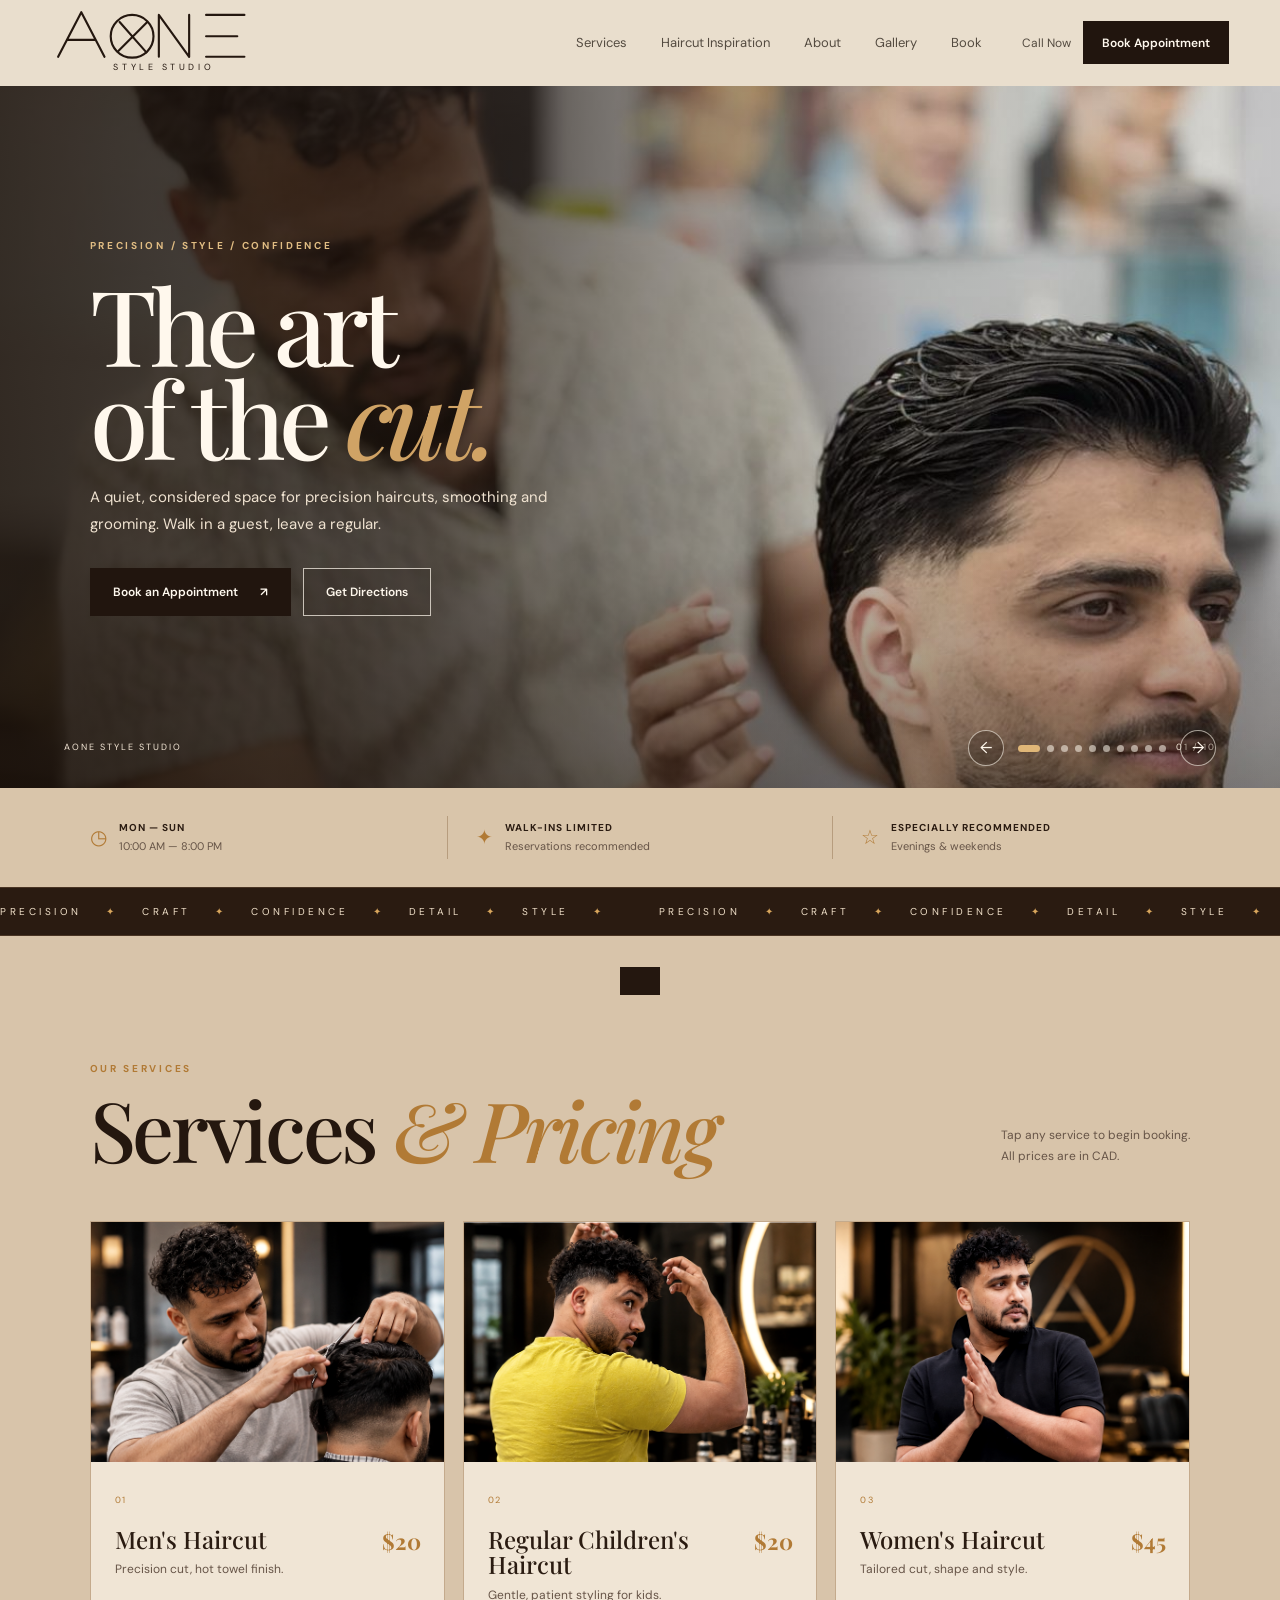
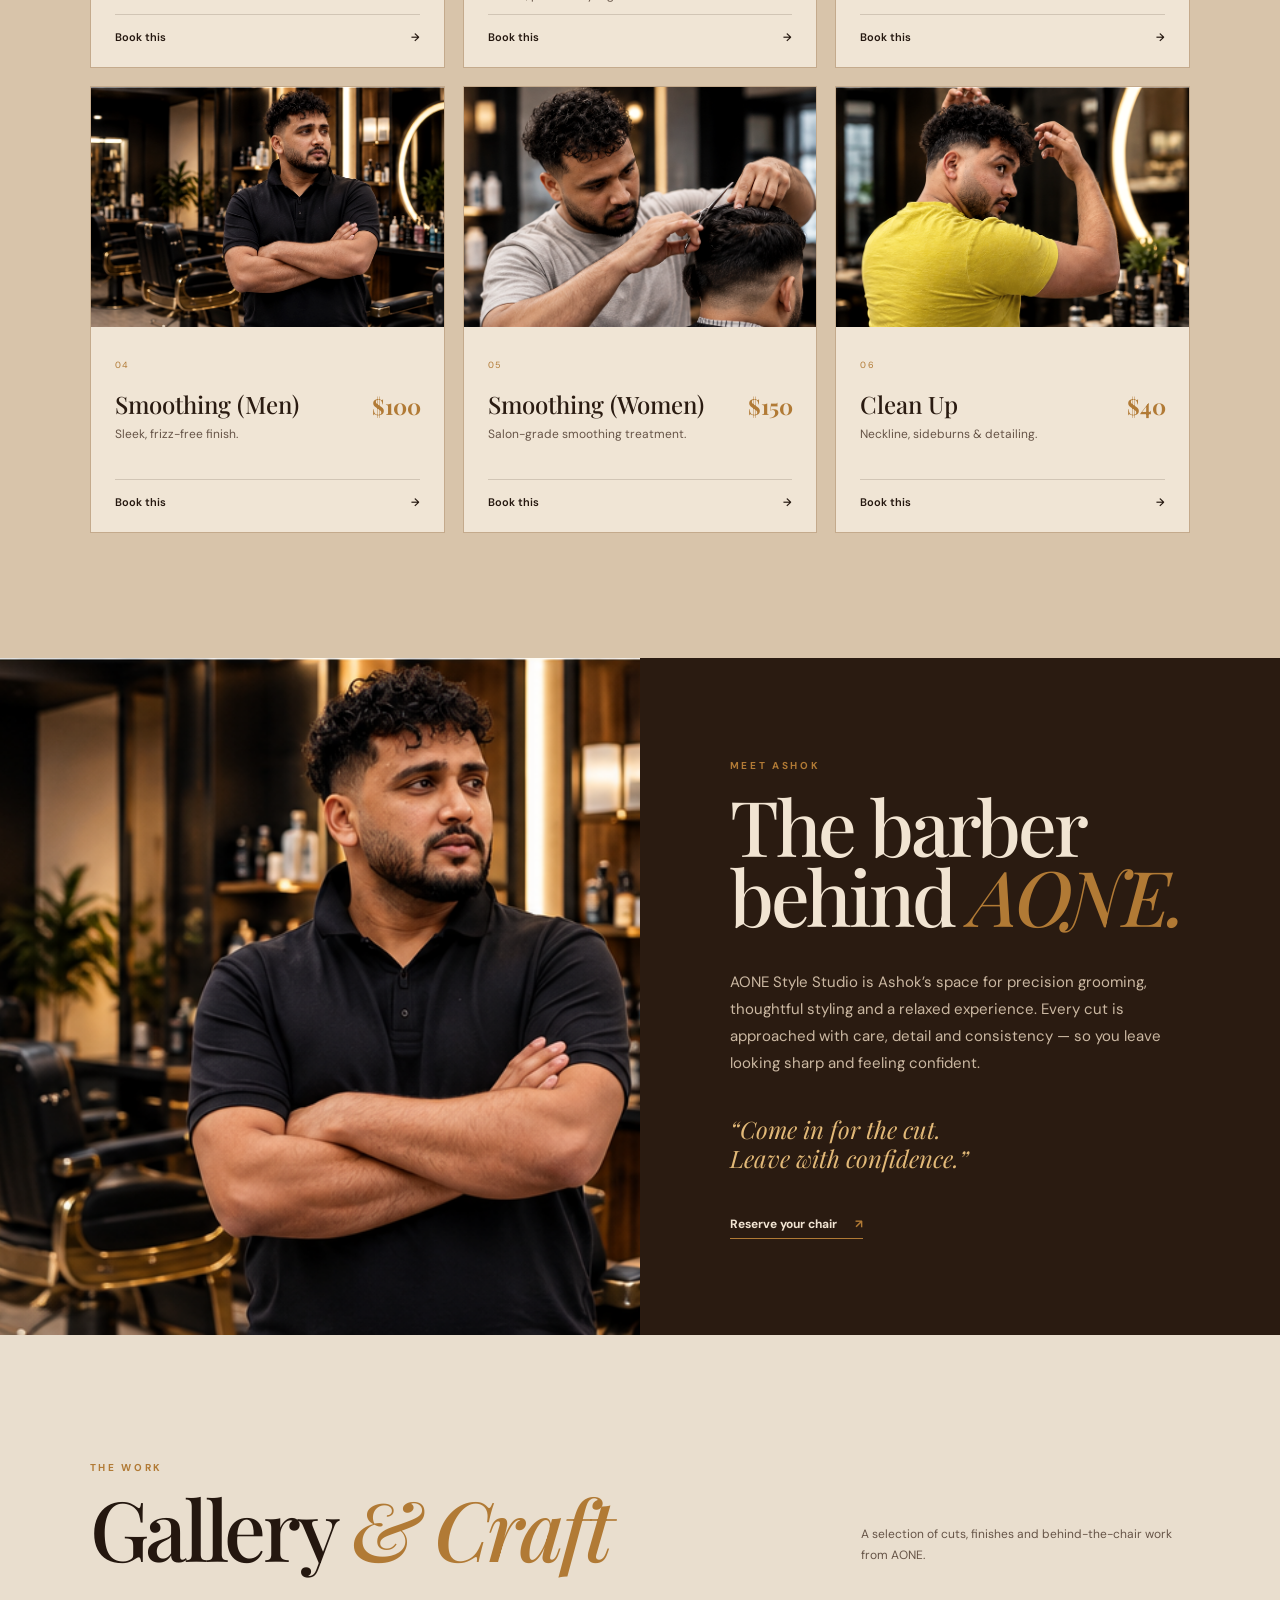
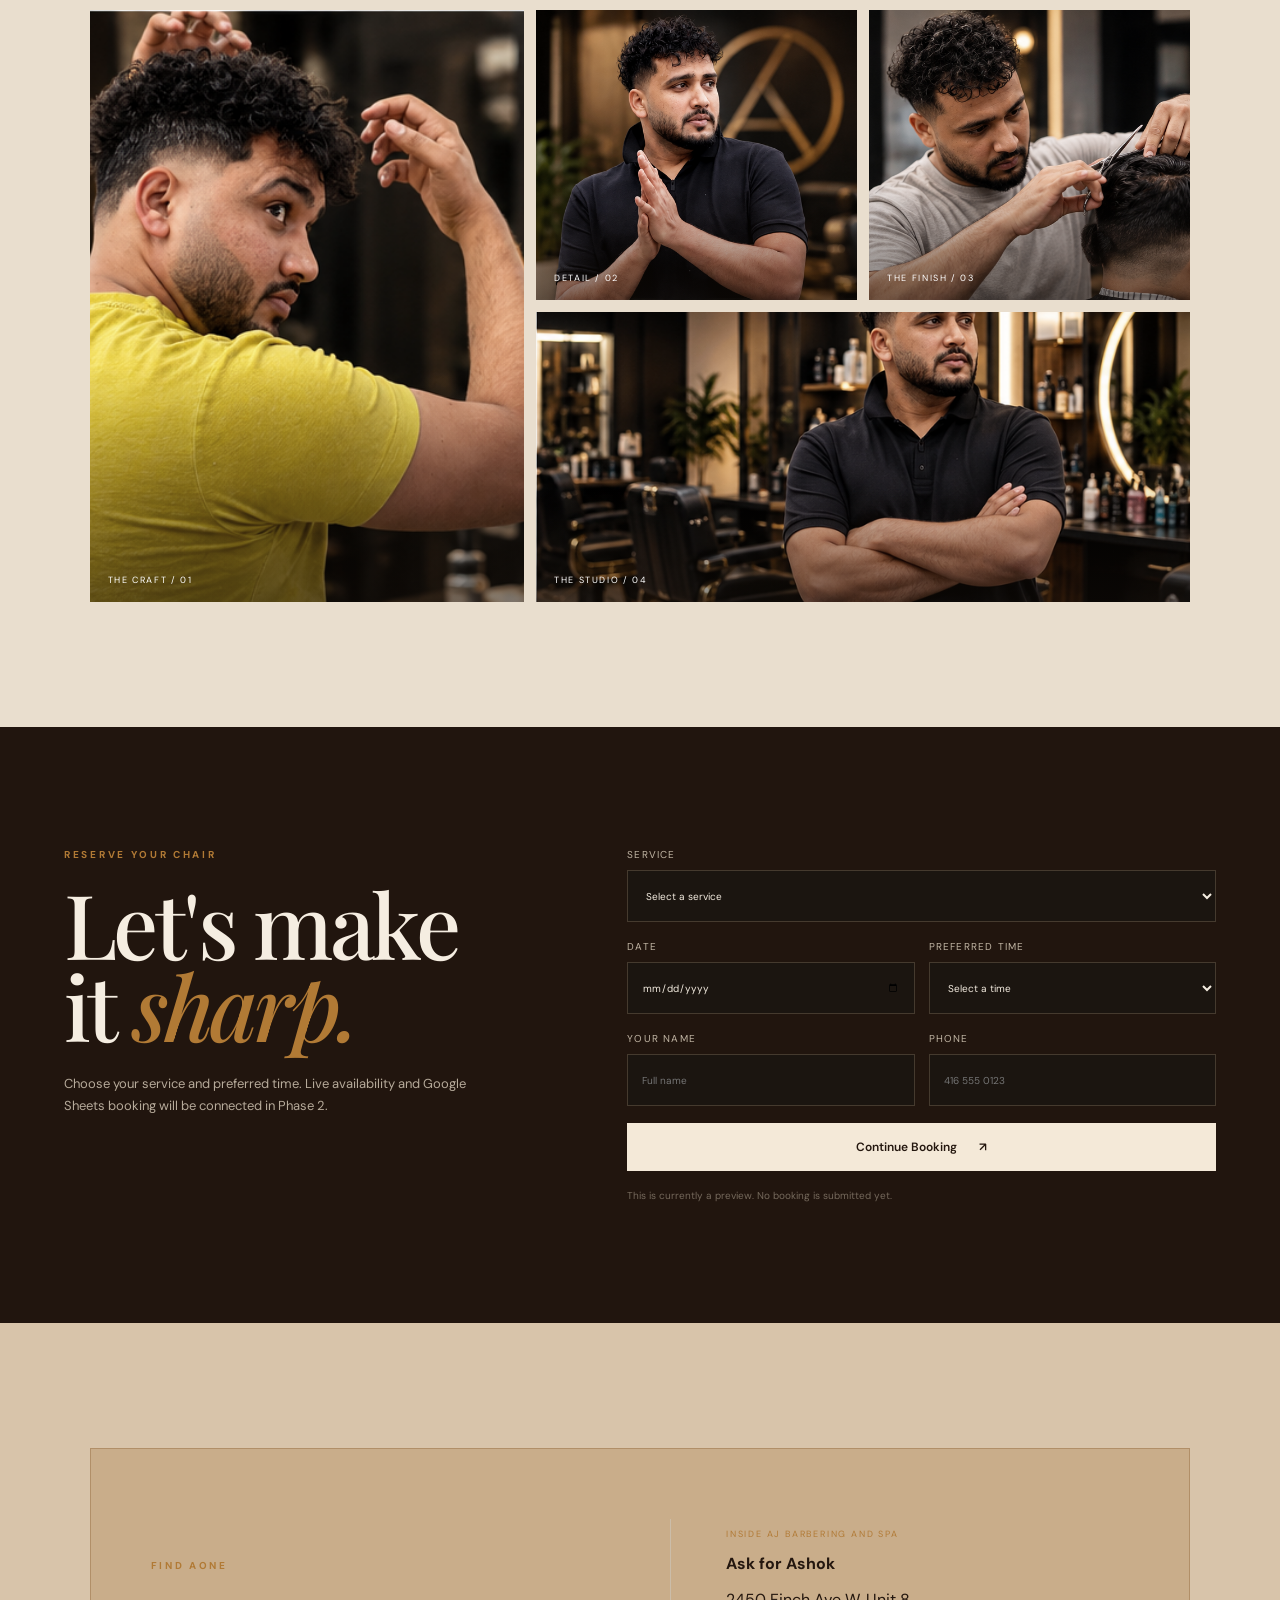
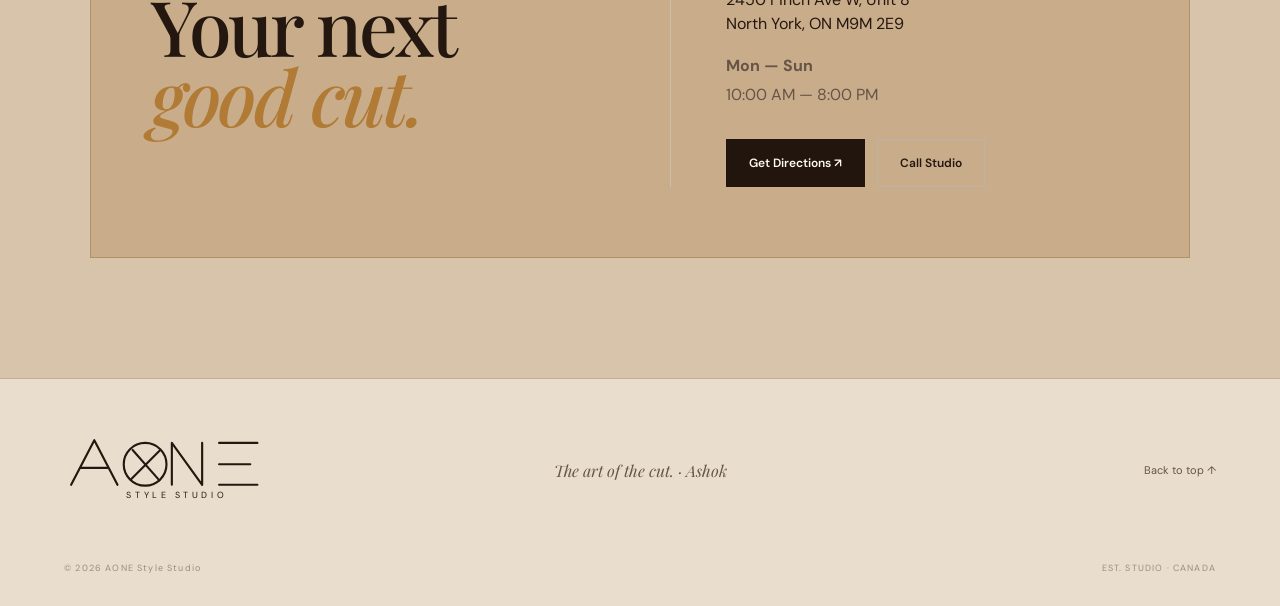
==== index.html @ 4cdcdd32 "Expand homepage slideshow to ten alternating barber and client photos" ====
<!doctype html>
<html lang="en">
<head>
  <meta charset="UTF-8">
  <meta name="viewport" content="width=device-width, initial-scale=1.0">
  <meta name="description" content="AONE Style Studio — precision haircuts, grooming and smoothing treatments.">
  <title>AONE Style Studio — The Art of the Cut</title>
  <link rel="preconnect" href="https://fonts.googleapis.com">
  <link rel="preconnect" href="https://fonts.gstatic.com" crossorigin>
  <link href="https://fonts.googleapis.com/css2?family=DM+Sans:wght@400;500;600;700&family=Playfair+Display:ital,wght@0,500;0,600;1,500;1,600&display=swap" rel="stylesheet">
  <link rel="stylesheet" href="styles.css">
</head>
<body>
  <header class="site-header" id="top">
    <a class="logo" href="#top" aria-label="AONE Style Studio home">
      <svg viewBox="0 0 230 74" role="img" aria-label="AONE Style Studio">
        <g class="logo-ink">
          <path d="M8 57 34 7l26 50M19 38h30" />
          <circle cx="91" cy="34" r="24" />
          <path d="M75 51 108 18M77 18l30 34" />
          <path d="M121 57V10l34 47V10M174 10h43M174 34h35M174 57h43" />
        </g>
        <text x="70" y="72">STYLE STUDIO</text>
      </svg>
    </a>
    <nav class="desktop-nav">
      <a href="#services">Services</a>
      <a href="haircut-inspiration.html">Haircut Inspiration</a>
      <a href="#about">About</a>
      <a href="#gallery">Gallery</a>
      <a href="#booking">Book</a>
    </nav>
    <div class="header-actions">
      <a class="phone-link" href="tel:+14373281295">Call Now</a>
      <a class="button button-dark small" href="#booking">Book Appointment</a>
    </div>
    <button class="menu-toggle" aria-label="Open menu" aria-expanded="false">☰</button>
  </header>

  <div class="mobile-nav" aria-hidden="true">
    <a href="#services">Services</a>
    <a href="haircut-inspiration.html">Haircut Inspiration</a>
    <a href="#about">About</a>
    <a href="#gallery">Gallery</a>
    <a href="#booking">Book Appointment</a>
    <a href="tel:+14373281295">Call Studio</a>
  </div>

  <main>
    <section class="hero-banner" aria-label="AONE Style Studio featured photos">
      <div class="banner-slides">
        <div class="banner-slide active"><img src="barber-ashok.jpg" alt="Ashok cutting a client's hair at AONE Style Studio"><div class="banner-shade"></div></div>
        <div class="banner-slide"><img src="haircut-inspiration/WhatsApp%20Image%202026-10-19%20at%2011.16.14%20AM.jpeg" alt="Original AONE client haircut, style 1" loading="lazy"><div class="banner-shade"></div></div>
        <div class="banner-slide"><img src="assets/barbershop_2_top_right.png" alt="Barber at work in the AONE studio" loading="lazy"><div class="banner-shade"></div></div>
        <div class="banner-slide"><img src="haircut-inspiration/WhatsApp%20Image%202026-10-19%20at%2011.16.15%20AM.jpeg" alt="Original AONE client haircut, style 2" loading="lazy"><div class="banner-shade"></div></div>
        <div class="banner-slide"><img src="assets/barbershop_4_bottom_right.png" alt="Ashok in the AONE barber studio" loading="lazy"><div class="banner-shade"></div></div>
        <div class="banner-slide"><img src="haircut-inspiration/WhatsApp%20Image%202026-10-19%20at%2011.16.15%20AM%20(1).jpeg" alt="Original AONE client haircut, style 3" loading="lazy"><div class="banner-shade"></div></div>
        <div class="banner-slide"><img src="assets/barbershop_3_bottom_left.png" alt="Barber styling a client's hair" loading="lazy"><div class="banner-shade"></div></div>
        <div class="banner-slide"><img src="haircut-inspiration/WhatsApp%20Image%202026-10-19%20at%2011.16.15%20AM%20(2).jpeg" alt="Original AONE client haircut, style 4" loading="lazy"><div class="banner-shade"></div></div>
        <div class="banner-slide"><img src="assets/barbershop_1_top_left.png" alt="Portrait of Ashok, barber at AONE" loading="lazy"><div class="banner-shade"></div></div>
        <div class="banner-slide"><img src="haircut-inspiration/WhatsApp%20Image%202026-10-19%20at%2011.16.15%20AM%20(3).jpeg" alt="Original AONE client haircut, style 5" loading="lazy"><div class="banner-shade"></div></div>
      </div>
      <div class="banner-content">
        <p class="eyebrow">PRECISION / STYLE / CONFIDENCE</p>
        <h1>The art<br>of the <em>cut.</em></h1>
        <p>A quiet, considered space for precision haircuts, smoothing and grooming. Walk in a guest, leave a regular.</p>
        <div class="hero-actions">
          <a class="button button-dark" href="#booking">Book an Appointment <span>↗</span></a>
          <a class="button button-outline" href="#location">Get Directions</a>
        </div>
      </div>
      <div class="banner-caption"><span>AONE STYLE STUDIO</span><span id="bannerCounter">01 / 10</span></div>
      <div class="banner-controls" aria-label="Slideshow controls">
        <button type="button" class="banner-arrow" id="bannerPrev" aria-label="Previous photo">←</button>
        <div class="banner-dots"><button class="banner-dot active" type="button" aria-label="Show photo 1" aria-pressed="true"></button><button class="banner-dot" type="button" aria-label="Show photo 2" aria-pressed="false"></button><button class="banner-dot" type="button" aria-label="Show photo 3" aria-pressed="false"></button><button class="banner-dot" type="button" aria-label="Show photo 4" aria-pressed="false"></button><button class="banner-dot" type="button" aria-label="Show photo 5" aria-pressed="false"></button><button class="banner-dot" type="button" aria-label="Show photo 6" aria-pressed="false"></button><button class="banner-dot" type="button" aria-label="Show photo 7" aria-pressed="false"></button><button class="banner-dot" type="button" aria-label="Show photo 8" aria-pressed="false"></button><button class="banner-dot" type="button" aria-label="Show photo 9" aria-pressed="false"></button><button class="banner-dot" type="button" aria-label="Show photo 10" aria-pressed="false"></button></div>
        <button type="button" class="banner-arrow" id="bannerNext" aria-label="Next photo">→</button>
      </div>
    </section>
    <section class="hero-details-strip" aria-label="Studio information">
      <div><span class="detail-icon">◷</span><span><b>Mon — Sun</b><small>10:00 AM — 8:00 PM</small></span></div>
      <div><span class="detail-icon">✦</span><span><b>Walk-ins limited</b><small>Reservations recommended</small></span></div>
      <div><span class="detail-icon">☆</span><span><b>Especially recommended</b><small>Evenings & weekends</small></span></div>
    </section>

    <div class="ticker" aria-label="AONE Style Studio values"><div class="ticker-track"><span>PRECISION <i>✦</i> CRAFT <i>✦</i> CONFIDENCE <i>✦</i> DETAIL <i>✦</i> STYLE <i>✦</i> </span><span aria-hidden="true">PRECISION <i>✦</i> CRAFT <i>✦</i> CONFIDENCE <i>✦</i> DETAIL <i>✦</i> STYLE <i>✦</i> </span></div></div>

    <section class="section services" id="services">
      <div class="section-top">
        <div><p class="eyebrow">OUR SERVICES</p><h2>Services <em>& Pricing</em></h2></div>
        <p>Tap any service to begin booking.<br>All prices are in CAD.</p>
      </div>
      <div class="service-grid">
        <article class="service-card featured"><div class="service-photo"><img src="assets/barbershop_2_top_right.png" alt="Men's haircut"></div><div class="service-body"><span class="service-number">01</span><h3>Men's Haircut</h3><p>Precision cut, hot towel finish.</p><strong>$20</strong><a href="#booking" data-service="Men's Haircut">Book this <span>→</span></a></div></article>
        <article class="service-card"><div class="service-photo"><img src="assets/barbershop_3_bottom_left.png" alt="Children's haircut"></div><div class="service-body"><span class="service-number">02</span><h3>Regular Children's Haircut</h3><p>Gentle, patient styling for kids.</p><strong>$20</strong><a href="#booking" data-service="Regular Children's Haircut">Book this <span>→</span></a></div></article>
        <article class="service-card"><div class="service-photo"><img src="assets/barbershop_1_top_left.png" alt="Women's haircut"></div><div class="service-body"><span class="service-number">03</span><h3>Women's Haircut</h3><p>Tailored cut, shape and style.</p><strong>$45</strong><a href="#booking" data-service="Women's Haircut">Book this <span>→</span></a></div></article>
        <article class="service-card"><div class="service-photo"><img src="assets/barbershop_4_bottom_right.png" alt="Men's styling"></div><div class="service-body"><span class="service-number">04</span><h3>Smoothing (Men)</h3><p>Sleek, frizz-free finish.</p><strong>$100</strong><a href="#booking" data-service="Smoothing (Men)">Book this <span>→</span></a></div></article>
        <article class="service-card"><div class="service-photo"><img src="assets/barbershop_2_top_right.png" alt="Women's hair treatment"></div><div class="service-body"><span class="service-number">05</span><h3>Smoothing (Women)</h3><p>Salon-grade smoothing treatment.</p><strong>$150</strong><a href="#booking" data-service="Smoothing (Women)">Book this <span>→</span></a></div></article>
        <article class="service-card"><div class="service-photo"><img src="assets/barbershop_3_bottom_left.png" alt="Beard and neckline clean up"></div><div class="service-body"><span class="service-number">06</span><h3>Clean Up</h3><p>Neckline, sideburns & detailing.</p><strong>$40</strong><a href="#booking" data-service="Clean Up">Book this <span>→</span></a></div></article>
      </div>
    </section>

    <section class="story" id="about">
      <div class="story-image"><img src="assets/barbershop_4_bottom_right.png" alt="Ashok in the warm, premium AONE barber studio"></div>
      <div class="story-copy"><p class="eyebrow">MEET ASHOK</p><h2>The barber<br>behind <em>AONE.</em></h2><p>AONE Style Studio is Ashok’s space for precision grooming, thoughtful styling and a relaxed experience. Every cut is approached with care, detail and consistency — so you leave looking sharp and feeling confident.</p><p class="quote">“Come in for the cut.<br>Leave with confidence.”</p><a class="text-link" href="#booking">Reserve your chair <span>↗</span></a></div>
    </section>

    <section class="section gallery" id="gallery">
      <div class="section-top"><div><p class="eyebrow">THE WORK</p><h2>Gallery <em>& Craft</em></h2></div><p>A selection of cuts, finishes and behind-the-chair work from AONE.</p></div>
      <div class="gallery-grid">
        <div class="gallery-card large"><img src="assets/barbershop_3_bottom_left.png" alt="Ashok checking a client’s hairstyle detail"><span>THE CRAFT / 01</span></div>
        <div class="gallery-card"><img src="assets/barbershop_1_top_left.png" alt="Portrait of Ashok at AONE Style Studio"><span>DETAIL / 02</span></div>
        <div class="gallery-card"><img src="assets/barbershop_2_top_right.png" alt="Ashok cutting a client’s hair"><span>THE FINISH / 03</span></div>
        <div class="gallery-card wide"><img src="assets/barbershop_4_bottom_right.png" alt="Ashok standing in the premium barber studio"><span>THE STUDIO / 04</span></div>
      </div>
    </section>

    <section class="booking" id="booking">
      <div class="booking-copy"><p class="eyebrow">RESERVE YOUR CHAIR</p><h2>Let's make<br>it <em>sharp.</em></h2><p>Choose your service and preferred time. Live availability and Google Sheets booking will be connected in Phase 2.</p></div>
      <form class="booking-form" id="bookingForm">
        <label>Service<select id="service" required><option value="">Select a service</option><option>Men's Haircut</option><option>Regular Children's Haircut</option><option>Women's Haircut</option><option>Smoothing (Men)</option><option>Smoothing (Women)</option><option>Clean Up</option></select></label>
        <div class="form-row"><label>Date<input id="date" type="date" required></label><label>Preferred time<select id="time" required><option value="">Select a time</option><option>10:00 AM</option><option>10:30 AM</option><option>11:00 AM</option><option>11:30 AM</option><option>12:00 PM</option><option>12:30 PM</option><option>1:00 PM</option><option>1:30 PM</option><option>2:00 PM</option><option>2:30 PM</option><option>3:00 PM</option><option>3:30 PM</option><option>4:00 PM</option><option>4:30 PM</option><option>5:00 PM</option><option>5:30 PM</option><option>6:00 PM</option><option>6:30 PM</option><option>7:00 PM</option><option>7:30 PM</option></select></label></div>
        <div class="form-row"><label>Your name<input id="name" type="text" placeholder="Full name" required></label><label>Phone<input id="phone" type="tel" placeholder="416 555 0123" required></label></div>
        <button class="button button-light" type="submit">Continue Booking <span>↗</span></button>
        <p class="form-note">This is currently a preview. No booking is submitted yet.</p>
      </form>
    </section>

    <section class="section location" id="location">
      <div class="location-card"><div><p class="eyebrow">FIND AONE</p><h2>Your next<br><em>good cut.</em></h2></div><div class="location-info"><p class="pending">INSIDE AJ BARBERING AND SPA</p><p class="ashok">Ask for Ashok</p><p>2450 Finch Ave W, Unit 8<br>North York, ON M9M 2E9</p><p class="hours"><b>Mon — Sun</b><br>10:00 AM — 8:00 PM</p><div class="hero-actions"><a class="button button-dark" href="https://www.google.com/maps/search/?api=1&query=2450+Finch+Ave+W+Unit+8+North+York+ON+M9M+2E9" target="_blank" rel="noopener">Get Directions ↗</a><a class="button button-outline" href="tel:+14373281295">Call Studio</a></div></div></div>
    </section>
  </main>

  <footer><div class="footer-main"><a class="logo" href="#top"><svg viewBox="0 0 230 74"><g class="logo-ink"><path d="M8 57 34 7l26 50M19 38h30"/><circle cx="91" cy="34" r="24"/><path d="M75 51 108 18M77 18l30 34"/><path d="M121 57V10l34 47V10M174 10h43M174 34h35M174 57h43"/></g><text x="70" y="72">STYLE STUDIO</text></svg></a><p>The art of the cut. · Ashok</p><a href="#top">Back to top ↑</a></div><div class="footer-bottom"><span>© 2026 AONE Style Studio</span><span>EST. STUDIO · CANADA</span></div></footer>
  <div class="toast" id="toast" role="status" aria-live="polite"></div>
  <script src="script.js"></script>
</body>
</html>
---- styles.css ----
:root{--paper:#f4efe7;--paper2:#ebe2d4;--ink:#211a14;--muted:#766d61;--line:#d9cebd;--gold:#b88a48;--dark:#251d16;--white:#fffaf2;--max:1320px}
*{box-sizing:border-box}html{scroll-behavior:smooth}body{margin:0;background:var(--paper);color:var(--ink);font-family:"DM Sans",sans-serif;line-height:1.5}a{color:inherit;text-decoration:none}button,input,select{font:inherit}img{display:block;width:100%;height:100%;object-fit:cover}
.site-header{height:86px;position:fixed;z-index:50;top:0;left:0;right:0;padding:0 max(5vw,calc((100vw - var(--max))/2));display:flex;align-items:center;gap:40px;transition:.25s;border-bottom:1px solid transparent}.site-header.scrolled{background:rgba(244,239,231,.92);backdrop-filter:blur(16px);border-color:var(--line)}
.logo{width:205px;display:block}.logo svg{width:100%;height:auto;overflow:visible}.logo-ink{fill:none;stroke:var(--ink);stroke-width:2.4;stroke-linecap:round;stroke-linejoin:round}.logo text{font-family:"DM Sans",sans-serif;fill:var(--ink);font-size:10px;letter-spacing:4px}
.desktop-nav{display:flex;gap:34px;margin-left:auto}.desktop-nav a{font-size:13px;color:#544b40;position:relative}.desktop-nav a:after{content:"";position:absolute;left:0;right:100%;bottom:-7px;height:1px;background:var(--gold);transition:.25s}.desktop-nav a:hover:after{right:0}.header-actions{display:flex;align-items:center;gap:12px}.phone-link{font-size:12px;color:#544b40}.button{min-height:48px;padding:0 22px;display:inline-flex;align-items:center;justify-content:center;gap:22px;border:1px solid transparent;font-size:12px;font-weight:600;transition:.2s}.button:hover{transform:translateY(-2px)}.button-dark{background:var(--dark);color:#fff9ef}.button-light{background:var(--white);color:var(--ink);cursor:pointer}.button-outline{border-color:#bdb2a3;background:transparent}.button.small{min-height:43px;padding:0 18px}.menu-toggle{display:none;background:none;border:0;font-size:24px;color:var(--ink)}
.mobile-nav{display:none}.hero{max-width:var(--max);min-height:700px;margin:auto;padding:118px 5vw 45px;display:grid;grid-template-columns:1fr 1fr;gap:5vw;align-items:center}.eyebrow{margin:0;color:var(--gold);font-size:10px;font-weight:700;letter-spacing:.27em;text-transform:uppercase}.hero h1,h2{font-family:"Playfair Display",serif;font-weight:500;letter-spacing:-.04em;line-height:.91}.hero h1{font-size:clamp(70px,8vw,118px);margin:24px 0}.hero h1 em,h2 em{color:var(--gold);font-style:italic}.hero-lede{max-width:560px;font-size:16px;color:var(--muted);line-height:1.7}.hero-actions{display:flex;gap:12px;margin-top:30px;flex-wrap:wrap}.hero-details{display:flex;gap:28px;margin-top:52px}.hero-details>div{display:flex;gap:9px;align-items:flex-start;border-right:1px solid var(--line);padding-right:25px}.hero-details>div:last-child{border:0}.detail-icon{color:var(--gold);font-size:20px}.hero-details b,.hero-details small{display:block}.hero-details b{font-size:10px;text-transform:uppercase;letter-spacing:.08em}.hero-details small{font-size:10px;color:var(--muted);margin-top:3px}
.hero-visual{height:560px;position:relative}.hero-image{position:absolute;inset:0 35px 0 0;overflow:hidden}.hero-image img{filter:saturate(.82)}.image-overlay{position:absolute;inset:0;background:linear-gradient(90deg,rgba(20,15,10,.05),transparent 55%,rgba(20,15,10,.28))}.image-tag{position:absolute;left:22px;bottom:20px;color:#fff;font-size:9px;letter-spacing:.18em}.hero-script{position:absolute;right:-6px;bottom:72px;color:#f3d5a0;font-family:"Playfair Display",serif;font-size:34px;font-style:italic;line-height:.95;transform:rotate(-8deg);text-align:center;text-shadow:0 2px 15px #000}.circle-stamp{position:absolute;right:0;top:28px;width:128px;height:128px;border:1px solid var(--gold);border-radius:50%;background:var(--paper);display:grid;place-items:center;text-align:center;font-family:"Playfair Display",serif;font-size:22px;line-height:.8}.circle-stamp span{font-family:"DM Sans";font-size:7px;letter-spacing:.2em;margin-top:-10px}.circle-stamp b{font-size:20px;color:var(--gold);margin-top:-12px}
.ticker{position:relative;left:50%;width:100vw;margin-left:-50vw;overflow:hidden;white-space:nowrap;border-top:1px solid var(--line);border-bottom:1px solid var(--line);padding:16px 0;color:#7b7062;font-size:10px;letter-spacing:.35em}.ticker-track{display:flex;width:max-content;min-width:200vw;animation:move 28s linear infinite;will-change:transform}.ticker-track span{display:block;flex:none;width:50vw;min-width:50vw}.ticker i{color:var(--gold);font-style:normal;margin:0 24px}@keyframes move{to{transform:translateX(-50%)}}
.section{max-width:var(--max);margin:auto;padding:125px 5vw}.section-top{display:grid;grid-template-columns:1fr .45fr;gap:40px;align-items:end;margin-bottom:55px}.section-top h2{font-size:clamp(58px,6.5vw,90px);margin:15px 0 0}.section-top>p{font-size:12px;color:var(--muted);line-height:1.7;margin:0;justify-self:end;max-width:330px}
.service-grid{display:grid;grid-template-columns:repeat(3,1fr);gap:14px}.service-card{background:#eee7dc;border:1px solid var(--line);overflow:hidden;transition:.25s}.service-card:hover{transform:translateY(-5px);box-shadow:0 20px 40px rgba(42,30,18,.08)}.service-photo{height:185px;overflow:hidden}.service-photo img{transition:transform .5s}.service-card:hover .service-photo img{transform:scale(1.05)}.service-body{padding:24px;position:relative;min-height:205px}.service-number{font-size:9px;color:var(--gold);letter-spacing:.15em}.service-body h3{font-family:"Playfair Display";font-weight:500;font-size:24px;line-height:1.05;margin:17px 0 8px}.service-body p{font-size:12px;color:var(--muted);margin:0;max-width:210px}.service-body strong{position:absolute;right:23px;top:63px;font-family:"Playfair Display";font-size:22px;color:var(--gold)}.service-body a{position:absolute;left:24px;right:24px;bottom:22px;border-top:1px solid #d1c5b5;padding-top:14px;font-size:11px;font-weight:600}.service-body a span{float:right}
.story{background:var(--paper2);display:grid;grid-template-columns:1fr 1fr;min-height:650px}.story-image{min-height:600px}.story-copy{padding:100px max(7vw,60px);align-self:center}.story-copy h2{font-size:clamp(60px,6vw,90px);margin:18px 0 38px}.story-copy>p:not(.eyebrow):not(.quote){max-width:520px;color:var(--muted);font-size:15px;line-height:1.8}.quote{font-family:"Playfair Display";font-size:24px;font-style:italic;line-height:1.2;margin:38px 0}.text-link{font-size:12px;font-weight:700;border-bottom:1px solid var(--gold);padding-bottom:6px}.text-link span{color:var(--gold);margin-left:15px}
.gallery-grid{display:grid;grid-template-columns:1.15fr .85fr .85fr;grid-auto-rows:290px;gap:12px}.gallery-card{position:relative;overflow:hidden;background:#ddd}.gallery-card img{transition:transform .6s;filter:saturate(.8)}.gallery-card:hover img{transform:scale(1.04)}.gallery-card:after{content:"";position:absolute;inset:0;background:linear-gradient(transparent 60%,rgba(20,14,9,.5))}.gallery-card span{position:absolute;z-index:2;left:18px;bottom:15px;color:#fff;font-size:9px;letter-spacing:.18em}.gallery-card.large{grid-row:span 2}.gallery-card.wide{grid-column:span 2}
.booking{background:var(--dark);color:#f5ede1;padding:120px max(5vw,calc((100vw - var(--max))/2 + 5vw));display:grid;grid-template-columns:.85fr 1.15fr;gap:10vw}.booking-copy h2{font-size:clamp(62px,7vw,100px);margin:20px 0 28px}.booking-copy>p:last-child{color:#b6aa9a;max-width:410px;font-size:13px;line-height:1.7}.booking-form{display:flex;flex-direction:column;gap:17px}.booking-form label{font-size:10px;letter-spacing:.12em;text-transform:uppercase;color:#c1b5a4}.booking-form input,.booking-form select{height:52px;width:100%;margin-top:8px;background:#1b1510;color:#f5ede1;border:1px solid #453a2e;padding:0 14px;outline:0}.booking-form input:focus,.booking-form select:focus{border-color:var(--gold)}.form-row{display:grid;grid-template-columns:1fr 1fr;gap:14px}.form-note{font-size:10px;color:#75695c;margin:0}
.location{padding-bottom:120px}.location-card{background:#e9dfd0;border:1px solid var(--line);min-height:410px;padding:60px;display:grid;grid-template-columns:1fr 1fr;gap:60px;align-items:center}.location-card h2{font-size:clamp(62px,6vw,88px);margin:18px 0}.location-info{border-left:1px solid #cbbda9;padding-left:55px}.pending{color:var(--gold);font-size:9px;letter-spacing:.2em}.location-info>p:not(.pending){font-size:16px}.hours{color:var(--muted);line-height:1.8}.footer-main{max-width:var(--max);margin:auto;padding:55px 5vw;display:grid;grid-template-columns:1fr 1fr 1fr;align-items:center;border-top:1px solid var(--line)}.footer-main p{text-align:center;font-family:"Playfair Display";font-style:italic;color:var(--muted)}.footer-main>a:last-child{text-align:right;font-size:11px;color:var(--muted)}.footer-bottom{max-width:var(--max);margin:auto;padding:0 5vw 30px;display:flex;justify-content:space-between;color:#988d7f;font-size:9px;letter-spacing:.13em}
.toast{position:fixed;z-index:100;left:50%;bottom:25px;transform:translate(-50%,120px);background:var(--ink);color:#fff;padding:14px 20px;font-size:12px;transition:.3s}.toast.show{transform:translate(-50%,0)}
@media(max-width:950px){.site-header{padding:0 5vw}.desktop-nav,.header-actions{display:none}.menu-toggle{display:block;margin-left:auto}.mobile-nav{position:fixed;z-index:45;top:86px;left:0;right:0;padding:25px 6vw;background:rgba(244,239,231,.98);border-bottom:1px solid var(--line);flex-direction:column;gap:20px}.mobile-nav.open{display:flex}.hero{grid-template-columns:1fr;padding-top:120px}.hero-visual{height:520px}.service-grid{grid-template-columns:1fr 1fr}.story{grid-template-columns:1fr}.story-image{min-height:500px}.booking{grid-template-columns:1fr;gap:50px}.location-card{grid-template-columns:1fr}.location-info{border-left:0;border-top:1px solid #cbbda9;padding:30px 0 0}.gallery-grid{grid-template-columns:1fr 1fr}.gallery-card.large{grid-row:span 1}.gallery-card.wide{grid-column:span 2}}
@media(max-width:620px){.logo{width:170px}.hero{padding-left:6vw;padding-right:6vw}.hero h1{font-size:68px}.hero-details{flex-direction:column;gap:14px;margin-top:38px}.hero-details>div{border:0;padding:0}.hero-visual{height:430px;margin-top:20px}.hero-script{font-size:25px;right:-4px}.circle-stamp{width:100px;height:100px;font-size:18px}.section{padding:90px 6vw}.section-top{grid-template-columns:1fr;gap:20px}.section-top>p{justify-self:start}.service-grid{grid-template-columns:1fr}.gallery-grid{grid-template-columns:1fr;grid-auto-rows:300px}.gallery-card.wide{grid-column:auto}.booking{padding:90px 6vw}.form-row{grid-template-columns:1fr}.location{padding:90px 6vw}.location-card{padding:35px}.footer-main{grid-template-columns:1fr;gap:20px;padding:45px 6vw}.footer-main p,.footer-main>a:last-child{text-align:left}.footer-bottom{padding:0 6vw 25px;flex-direction:column;gap:8px}}

.ashok{font-weight:700;color:var(--ink)!important;margin:10px 0 0!important}.location-info .pending{margin-bottom:10px}.location-info .ashok + p{margin-top:12px!important}
/* V3 stability polish */
html{overflow-x:hidden}
body{overflow-x:hidden}
.site-header{width:100%;box-sizing:border-box}
.hero{position:relative}
.hero-copy{min-width:0}
.hero-visual{min-width:0;overflow:visible}
.hero-image{border-radius:0 0 0 2px}
.hero-image img{object-position:52% center}
.hero-script{pointer-events:none;z-index:3}
.circle-stamp{z-index:4}
.service-grid{align-items:stretch}
.service-card{min-width:0}
.service-photo img{object-position:center}
.service-body h3{padding-right:58px}
.story-image{overflow:hidden}
.story-image img{object-position:52% center}
.gallery-card img{object-position:center}
.booking{box-sizing:border-box}
.location-info{min-width:0}
.button{white-space:nowrap}
@media(max-width:1100px) and (min-width:951px){
  .site-header{gap:20px}
  .desktop-nav{gap:20px}
  .logo{width:175px}
  .hero{gap:30px}
  .hero h1{font-size:76px}
  .hero-details{gap:14px}
  .hero-details>div{padding-right:14px}
}
@media(max-width:950px){
  .site-header{height:76px}
  .mobile-nav{top:76px}
  .hero{padding-top:105px}
  .hero-copy{order:1}
  .hero-visual{order:2}
  .hero-image{inset:0 24px 0 0}
  .hero-details{flex-wrap:wrap}
}
@media(max-width:620px){
  .site-header{height:70px}
  .mobile-nav{top:70px}
  .logo{width:158px}
  .hero{min-height:auto;padding-top:100px;padding-bottom:55px;gap:34px}
  .hero h1{font-size:62px;line-height:.88}
  .hero-lede{font-size:14px}
  .hero-actions{width:100%}
  .hero-actions .button{flex:1}
  .hero-visual{height:390px;width:100%}
  .hero-image{inset:0 16px 0 0}
  .hero-script{font-size:22px;right:-2px;bottom:55px}
  .circle-stamp{width:88px;height:88px;top:15px;font-size:16px}
  .circle-stamp span{font-size:6px}
  .circle-stamp b{font-size:16px}
  .hero-details{margin-top:34px}
  .hero-details>div{display:grid;grid-template-columns:22px 1fr}
  .service-body{min-height:190px}
  .story-image{min-height:430px}
  .story-copy{padding:70px 6vw}
  .gallery-grid{gap:10px}
  .booking{gap:40px}
  .location-card{min-height:0}
  .location-info .hero-actions{display:grid;grid-template-columns:1fr}
  .location-info .hero-actions .button{width:100%}
}


/* Full-width cinematic slideshow banner */
.hero-banner{position:relative;height:clamp(570px,74vh,790px);min-height:570px;overflow:hidden;background:var(--dark);margin-top:86px;color:#fff9ef;isolation:isolate}
.banner-slides,.banner-slide{position:absolute;inset:0}
.banner-slide{opacity:0;visibility:hidden;transition:opacity .9s ease,visibility .9s}
.banner-slide.active{opacity:1;visibility:visible;z-index:1}
.banner-slide img{width:100%;height:100%;object-fit:cover;object-position:center 38%;filter:saturate(.78);transform:scale(1.025);transition:transform 7s ease}
.banner-slide.active img{transform:scale(1.09)}
.banner-shade{position:absolute;inset:0;background:linear-gradient(90deg,rgba(30,21,14,.88) 0%,rgba(30,21,14,.63) 38%,rgba(30,21,14,.13) 75%,rgba(30,21,14,.22) 100%),linear-gradient(0deg,rgba(30,21,14,.5),transparent 35%)}
.banner-content{position:relative;z-index:3;max-width:var(--max);height:100%;margin:auto;padding:80px 5vw 115px;display:flex;flex-direction:column;justify-content:center;align-items:flex-start}
.banner-content .eyebrow{color:#e1bd83}
.banner-content h1{font-family:"Playfair Display",serif;font-size:clamp(76px,9vw,132px);font-weight:500;letter-spacing:-.055em;line-height:.88;margin:24px 0 22px;color:#fff8ed}
.banner-content h1 em{color:#d0a365}
.banner-content>p:not(.eyebrow){max-width:510px;color:#f0e3d1;font-size:15px;line-height:1.8;margin:0}
.banner-content .hero-actions{margin-top:30px}
.banner-content .button-outline{border-color:rgba(255,248,237,.72);color:#fff8ed;background:rgba(35,25,17,.18)}
.banner-caption{position:absolute;z-index:4;left:max(5vw,calc((100vw - var(--max))/2));right:max(5vw,calc((100vw - var(--max))/2));bottom:34px;display:flex;justify-content:space-between;color:#f5e8d7;font-size:9px;letter-spacing:.22em}
.banner-controls{position:absolute;z-index:4;right:max(5vw,calc((100vw - var(--max))/2));bottom:22px;display:flex;align-items:center;gap:14px}
.banner-arrow{width:36px;height:36px;border:1px solid rgba(255,248,237,.6);border-radius:50%;background:rgba(30,21,14,.28);color:#fff8ed;cursor:pointer;font-size:16px;transition:background .2s}
.banner-arrow:hover{background:var(--gold)}
.banner-dots{display:flex;gap:7px;align-items:center}
.banner-dot{width:7px;height:7px;border:0;border-radius:50%;padding:0;background:rgba(255,248,237,.55);cursor:pointer}
.banner-dot.active{width:22px;border-radius:8px;background:#e0b778}
.hero-details-strip{max-width:var(--max);margin:0 auto;padding:28px 5vw;display:flex;gap:0;justify-content:space-between;background:var(--paper)}
.hero-details-strip>div{flex:1;display:flex;align-items:center;gap:12px;padding:4px 28px;border-right:1px solid var(--line)}
.hero-details-strip>div:first-child{padding-left:0}
.hero-details-strip>div:last-child{border:0;padding-right:0}
.hero-details-strip b,.hero-details-strip small{display:block}
.hero-details-strip b{font-size:10px;letter-spacing:.1em;text-transform:uppercase}
.hero-details-strip small{font-size:11px;color:var(--muted);margin-top:3px}
@media(max-width:950px){.hero-banner{margin-top:76px;height:650px;min-height:590px}.banner-content{padding:70px 6vw 120px}.banner-content h1{font-size:clamp(72px,12vw,110px)}.banner-shade{background:linear-gradient(90deg,rgba(30,21,14,.83),rgba(30,21,14,.35) 75%),linear-gradient(0deg,rgba(30,21,14,.48),transparent 45%)}.hero-details-strip{padding:24px 6vw}.hero-details-strip>div{padding:4px 16px}}
@media(max-width:620px){.hero-banner{margin-top:70px;height:620px;min-height:620px}.banner-slide img{object-position:58% center}.banner-shade{background:linear-gradient(90deg,rgba(30,21,14,.78),rgba(30,21,14,.28)),linear-gradient(0deg,rgba(30,21,14,.62),transparent 55%)}.banner-content{padding:48px 6vw 115px;justify-content:center}.banner-content h1{font-size:clamp(64px,15vw,84px);margin:20px 0}.banner-content>p:not(.eyebrow){font-size:13px;max-width:340px}.banner-content .hero-actions{width:100%;gap:9px}.banner-content .hero-actions .button{flex:1;padding:0 12px;gap:8px;font-size:11px;white-space:normal}.banner-caption{left:6vw;right:6vw;bottom:24px;font-size:8px}.banner-controls{right:6vw;bottom:64px}.hero-details-strip{flex-direction:column;gap:14px;padding:24px 6vw}.hero-details-strip>div,.hero-details-strip>div:first-child,.hero-details-strip>div:last-child{padding:0;border:0;display:grid;grid-template-columns:22px 1fr}}
@media(prefers-reduced-motion:reduce){.banner-slide,.banner-slide img,.banner-arrow{transition:none}.banner-slide.active img{transform:none}}


/* October refinement: full-photo framing, richer contrast, wider desktop layout */
:root{--paper:#e9dece;--paper2:#d8c4aa;--ink:#24170f;--muted:#665447;--line:#c5ad91;--gold:#b17a35;--dark:#21150e;--white:#f4e9d8;--max:1540px}
.section{max-width:1540px;padding-left:4vw;padding-right:4vw}
.site-header{background:rgba(233,222,206,.96);padding-left:4vw;padding-right:4vw}
.site-header.scrolled{background:rgba(233,222,206,.97)}
.hero-banner{height:clamp(590px,68vw,820px);min-height:590px;background:#21150e}
.banner-slide{background:#21150e;display:flex;align-items:center;justify-content:center}
.banner-slide img{width:100%;height:100%;object-fit:contain;object-position:center center;filter:saturate(.84);transform:none!important}
.banner-slide.active img{transform:none!important}
.banner-shade{background:linear-gradient(90deg,rgba(27,17,10,.78) 0%,rgba(27,17,10,.48) 32%,rgba(27,17,10,.04) 70%,rgba(27,17,10,.12) 100%),linear-gradient(0deg,rgba(27,17,10,.36),transparent 30%)}
.banner-content{max-width:none;width:100%;padding-left:7vw;padding-right:7vw}
.banner-content h1{font-size:clamp(78px,8.2vw,124px)}
.hero-details-strip{max-width:none;padding-left:7vw;padding-right:7vw;background:#d9c5aa;color:#2a1b11}
.hero-details-strip>div{border-color:#b79d7e}
.ticker{background:#2a1b11;color:#f0e0c9;border-color:#4a3524}
.ticker-track{width:max-content;min-width:0;animation:move 18s linear infinite}
.ticker-track span{width:auto;min-width:0;flex:none;padding-right:36px}
.ticker i{color:#d8a65d;margin:0 18px}
@keyframes move{from{transform:translateX(0)}to{transform:translateX(-50%)}}
.services{max-width:none;background:#d8c4aa;padding-left:7vw;padding-right:7vw}
.services .section-top{max-width:1540px;margin-left:auto;margin-right:auto}
.service-grid{max-width:1540px;margin:auto;gap:18px}
.service-card{background:#f0e5d5;border-color:#c4aa8c}
.service-photo{height:240px;background:#21150e}
.service-photo img{object-fit:cover;object-position:center 25%;filter:saturate(.82) contrast(1.04)}
.service-body h3{color:#2a1b11}
.story{background:#2a1b11;color:#f1e4d2}
.story-copy>p:not(.eyebrow):not(.quote){color:#cbb8a2}
.story-copy .quote{color:#e2b978}
.story-copy h2{color:#f1e4d2}
.gallery{max-width:none;background:#e9dece;padding-left:7vw;padding-right:7vw}
.gallery .section-top,.gallery-grid{max-width:1540px;margin-left:auto;margin-right:auto}
.gallery .section-top{margin-bottom:45px}
.booking{background:#21150e}
.location{max-width:none;background:#d8c4aa;padding-left:7vw;padding-right:7vw}
.location-card{max-width:1540px;margin:auto;background:#c9ad8a;border-color:#b18f68}
footer{background:#e9dece}
@media(max-width:950px){
 .hero-banner{height:640px;min-height:640px}
 .banner-slide img{object-fit:contain}
 .banner-content{padding-left:6vw;padding-right:6vw}
 .hero-details-strip{padding-left:6vw;padding-right:6vw}
 .services,.gallery,.location{padding-left:6vw;padding-right:6vw}
 .service-photo{height:210px}
}
@media(max-width:620px){
 .hero-banner{height:610px;min-height:610px;margin-top:70px}
 .banner-slide img{object-fit:contain;object-position:center center}
 .banner-shade{background:linear-gradient(90deg,rgba(27,17,10,.82),rgba(27,17,10,.32)),linear-gradient(0deg,rgba(27,17,10,.58),transparent 58%)}
 .banner-content{padding:42px 6vw 115px}
 .banner-content h1{font-size:clamp(62px,14vw,82px)}
 .service-photo{height:235px}
}


/* Final hero fix: full-bleed photo, no empty brown bands */
.hero-banner{
 height:clamp(640px,78vh,860px)!important;
 min-height:640px!important;
 margin-top:86px;
 background:#21150e;
}
.banner-slides,.banner-slide{position:absolute;inset:0;width:100%;height:100%}
.banner-slide{overflow:hidden;background:#21150e}
.banner-slide img{
 width:100%!important;height:100%!important;
 object-fit:cover!important;
 object-position:center 30%!important;
}
.banner-content{
 height:100%!important;
 padding-top:50px!important;
 padding-bottom:70px!important;
}
.banner-shade{
 background:linear-gradient(90deg,rgba(27,17,10,.88) 0%,rgba(27,17,10,.72) 34%,rgba(27,17,10,.22) 70%,rgba(27,17,10,.12) 100%),
 linear-gradient(0deg,rgba(27,17,10,.4),transparent 34%)!important;
}
@media(max-width:950px){
 .hero-banner{height:690px!important;min-height:620px!important;margin-top:76px}
 .banner-slide img{object-position:center 24%!important}
 .banner-content{padding-top:40px!important;padding-bottom:90px!important}
}
@media(max-width:620px){
 .hero-banner{height:760px!important;min-height:700px!important;margin-top:70px}
 .banner-slide img{object-position:58% 20%!important}
 .banner-shade{
  background:linear-gradient(90deg,rgba(27,17,10,.72),rgba(27,17,10,.28) 100%),
  linear-gradient(0deg,rgba(27,17,10,.88) 0%,rgba(27,17,10,.5) 46%,rgba(27,17,10,.08) 100%)!important;
 }
 .banner-content{
  justify-content:flex-end!important;
  padding:40px 6vw 145px!important;
 }
 .banner-content h1{font-size:clamp(60px,13.5vw,82px)!important}
 .banner-content>p:not(.eyebrow){font-size:13px;max-width:340px}
 .banner-controls{bottom:24px!important}
 .banner-caption{bottom:24px!important}
}


/* Haircut inspiration page */
.inspiration-page{background:var(--paper);color:var(--ink)}
.inspiration-page .site-header{background:rgba(233,222,206,.97)}
.inspiration-page .desktop-nav .current-page{color:var(--ink)}
.inspiration-page .desktop-nav .current-page:after{right:0}
.inspiration-hero{position:relative;min-height:470px;margin-top:86px;padding:105px 7vw 85px;background:#21150e;color:#f4e9d8;overflow:hidden}
.inspiration-hero:after{content:"AONE";position:absolute;right:4vw;bottom:-.28em;font-family:"Playfair Display",serif;font-size:clamp(170px,30vw,420px);line-height:1;color:rgba(244,233,216,.045);pointer-events:none}
.inspiration-hero .eyebrow{color:#d8a65d}
.inspiration-hero h1{position:relative;z-index:1;font-family:"Playfair Display",serif;font-weight:500;letter-spacing:-.055em;line-height:.95;font-size:clamp(64px,8vw,112px);max-width:900px;margin:24px 0}
.inspiration-hero h1 em,.inspiration-heading h2 em,.inspiration-cta h2 em{color:#d0a365;font-style:italic}
.inspiration-hero>p:not(.eyebrow){position:relative;z-index:1;max-width:610px;color:#e1d0bb;font-size:15px;line-height:1.8}
.inspiration-hero .button{position:relative;z-index:1;margin-top:20px}
.inspiration-hero-mark{position:absolute;right:7vw;bottom:38px;color:#d8c4aa;font-size:9px;letter-spacing:.22em}
.inspiration-content{max-width:1540px;margin:auto;padding:100px 7vw 120px}
.inspiration-heading{display:grid;grid-template-columns:1fr .55fr;gap:45px;align-items:end;margin-bottom:42px}
.inspiration-heading h2{font-family:"Playfair Display",serif;font-weight:500;font-size:clamp(52px,6vw,78px);line-height:.98;letter-spacing:-.04em;margin:15px 0 0}
.inspiration-heading>p{max-width:420px;justify-self:end;color:var(--muted);font-size:13px;line-height:1.8;margin:0}
.haircut-grid{display:grid;grid-template-columns:repeat(3,minmax(0,1fr));gap:20px}
.haircut-card{min-width:0;background:#f0e5d5;border:1px solid #c4aa8c;transition:transform .25s,box-shadow .25s}
.haircut-card:hover{transform:translateY(-4px);box-shadow:0 16px 35px rgba(42,30,18,.1)}
.haircut-image{position:relative;height:330px;background:#d8c4aa;overflow:hidden}
.haircut-image img{width:100%;height:100%;object-fit:cover;object-position:center;transition:transform .5s}
.haircut-card:hover .haircut-image img{transform:scale(1.035)}
.haircut-number{position:absolute;left:15px;top:15px;background:rgba(33,21,14,.86);color:#f4e9d8;padding:7px 10px;font-size:10px;letter-spacing:.12em}
.haircut-copy{padding:23px 24px 20px}
.haircut-tag{margin:0 0 11px;color:#9b6d30;font-size:9px;font-weight:700;letter-spacing:.17em}
.haircut-copy h3{font-family:"Playfair Display",serif;font-size:26px;font-weight:500;line-height:1.12;margin:0 0 12px}
.haircut-copy>p:not(.haircut-tag){min-height:64px;margin:0 0 20px;color:var(--muted);font-size:12px;line-height:1.75}
.haircut-copy>a{display:flex;justify-content:space-between;gap:12px;border-top:1px solid #d1b99b;padding-top:14px;font-size:11px;font-weight:700}
.haircut-copy>a span{color:#9b6d30}
.inspiration-cta{padding:85px 7vw 95px;text-align:center;background:#2a1b11;color:#f4e9d8}
.inspiration-cta .eyebrow{color:#d8a65d}
.inspiration-cta h2{font-family:"Playfair Display",serif;font-weight:500;font-size:clamp(54px,6.5vw,84px);line-height:.98;margin:18px 0}
.inspiration-cta>p:not(.eyebrow){max-width:520px;margin:0 auto;color:#d5c1a9;font-size:13px;line-height:1.8}
.inspiration-cta .hero-actions{justify-content:center}
.inspiration-cta .button-outline{color:#f4e9d8;border-color:#a58b6c}
@media(max-width:950px){.inspiration-hero{margin-top:76px;padding:85px 6vw 80px}.inspiration-content{padding:80px 6vw 95px}.haircut-grid{grid-template-columns:repeat(2,minmax(0,1fr));gap:16px}.haircut-image{height:300px}.inspiration-heading{grid-template-columns:1fr;gap:20px}.inspiration-heading>p{justify-self:start}.inspiration-hero-mark{right:6vw;font-size:8px}}
@media(max-width:620px){.inspiration-hero{margin-top:70px;min-height:440px;padding:75px 6vw 75px}.inspiration-hero h1{font-size:clamp(57px,13vw,78px)}.inspiration-hero>p:not(.eyebrow){font-size:13px}.inspiration-hero-mark{position:relative;display:block;right:auto;bottom:auto;margin-top:35px;font-size:7px}.inspiration-content{padding:65px 6vw 75px}.haircut-grid{grid-template-columns:1fr;gap:18px}.haircut-image{height:auto;aspect-ratio:4/3}.haircut-copy{padding:21px}.haircut-copy>p:not(.haircut-tag){min-height:0}.inspiration-cta{padding:70px 6vw}.inspiration-cta .hero-actions{display:grid;grid-template-columns:1fr}.inspiration-cta .hero-actions .button{width:100%}}


/* Give Ashok's original client photos first priority on the inspiration page */
.client-inspiration{padding-bottom:48px}
.client-heading{margin-bottom:34px}
.client-gallery .haircut-image{height:370px}
.client-card{background:#f4eadb;border-color:#b99462}
.client-card .haircut-number{background:#b58a4d;color:#21150e}
.client-card .haircut-tag{color:#825a27}
.client-card .haircut-copy>a{border-top-color:#cbb18e}
.more-inspiration{padding-top:35px}
.more-inspiration .inspiration-heading{padding-top:34px;border-top:1px solid #cbb99f}
@media(max-width:950px){.client-gallery .haircut-image{height:320px}.client-inspiration{padding-bottom:35px}}
@media(max-width:620px){.client-gallery .haircut-image{height:auto;aspect-ratio:4/3}.more-inspiration{padding-top:25px}}
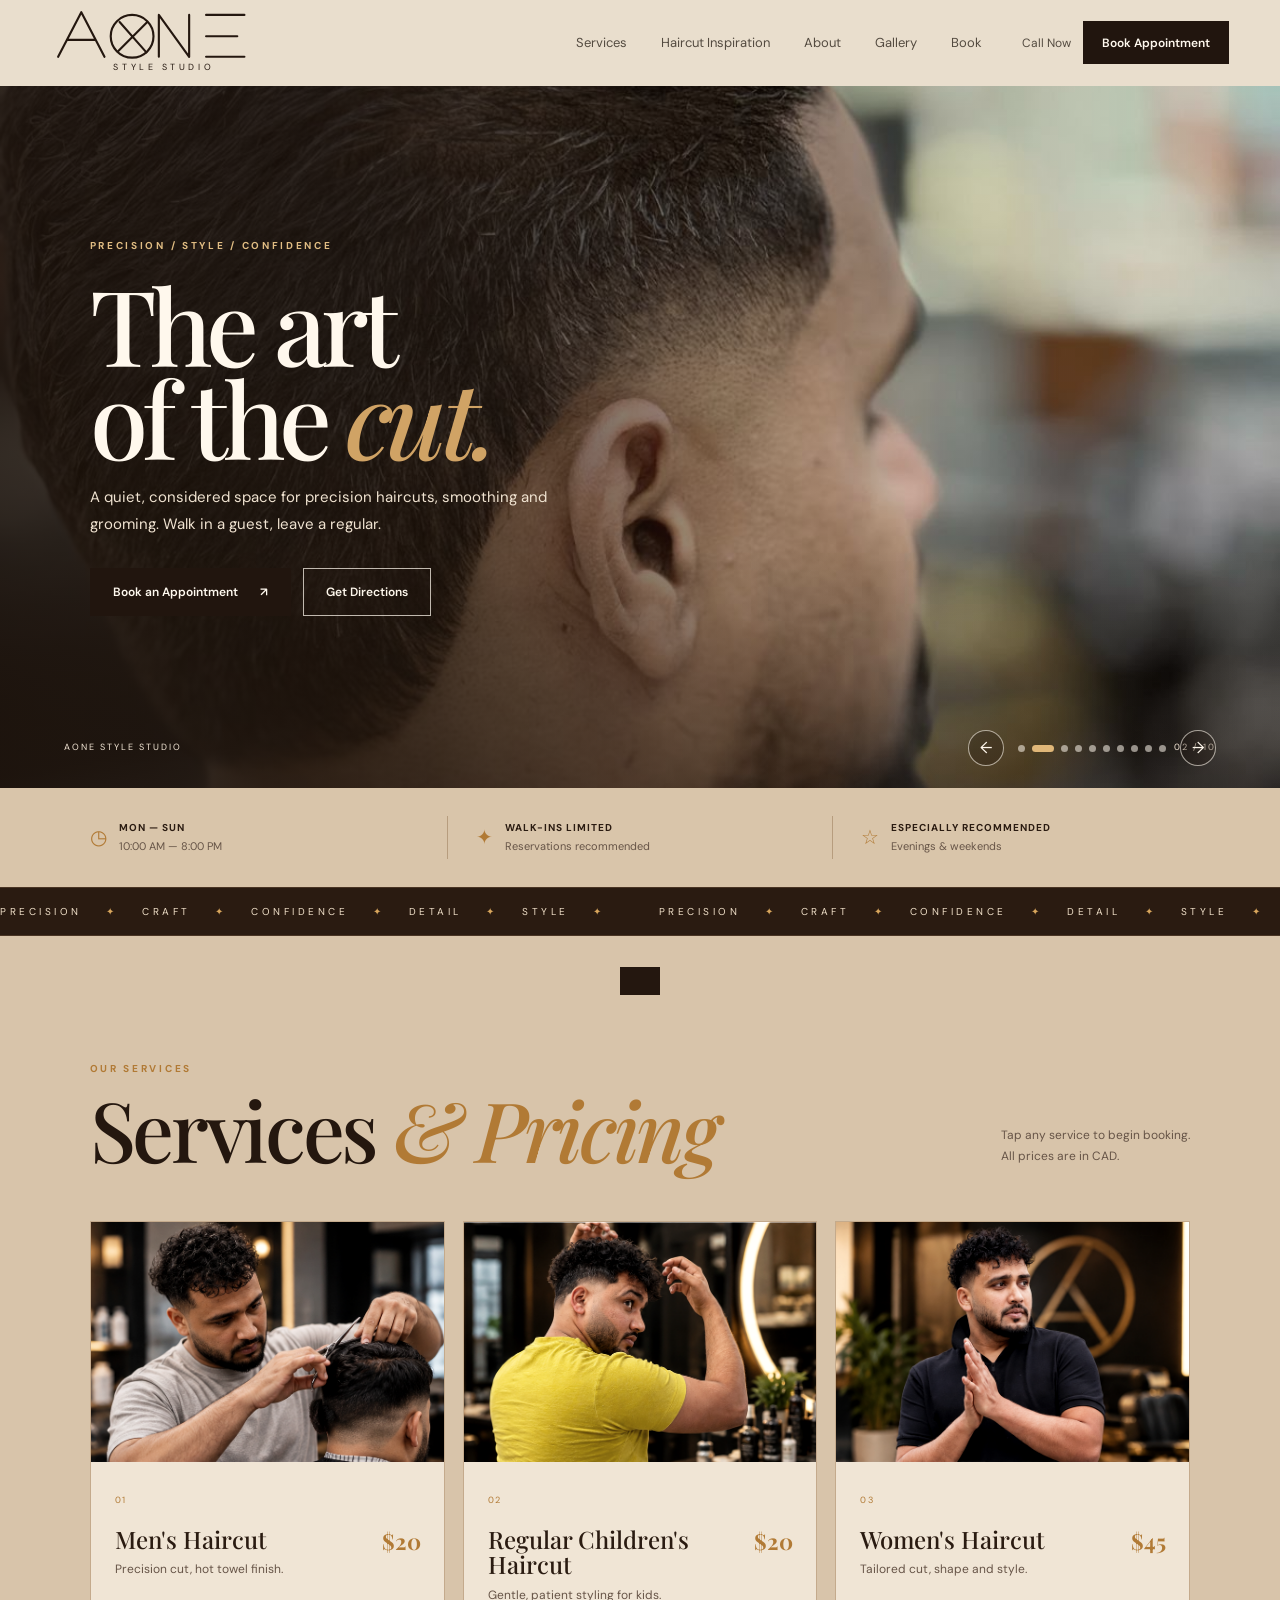
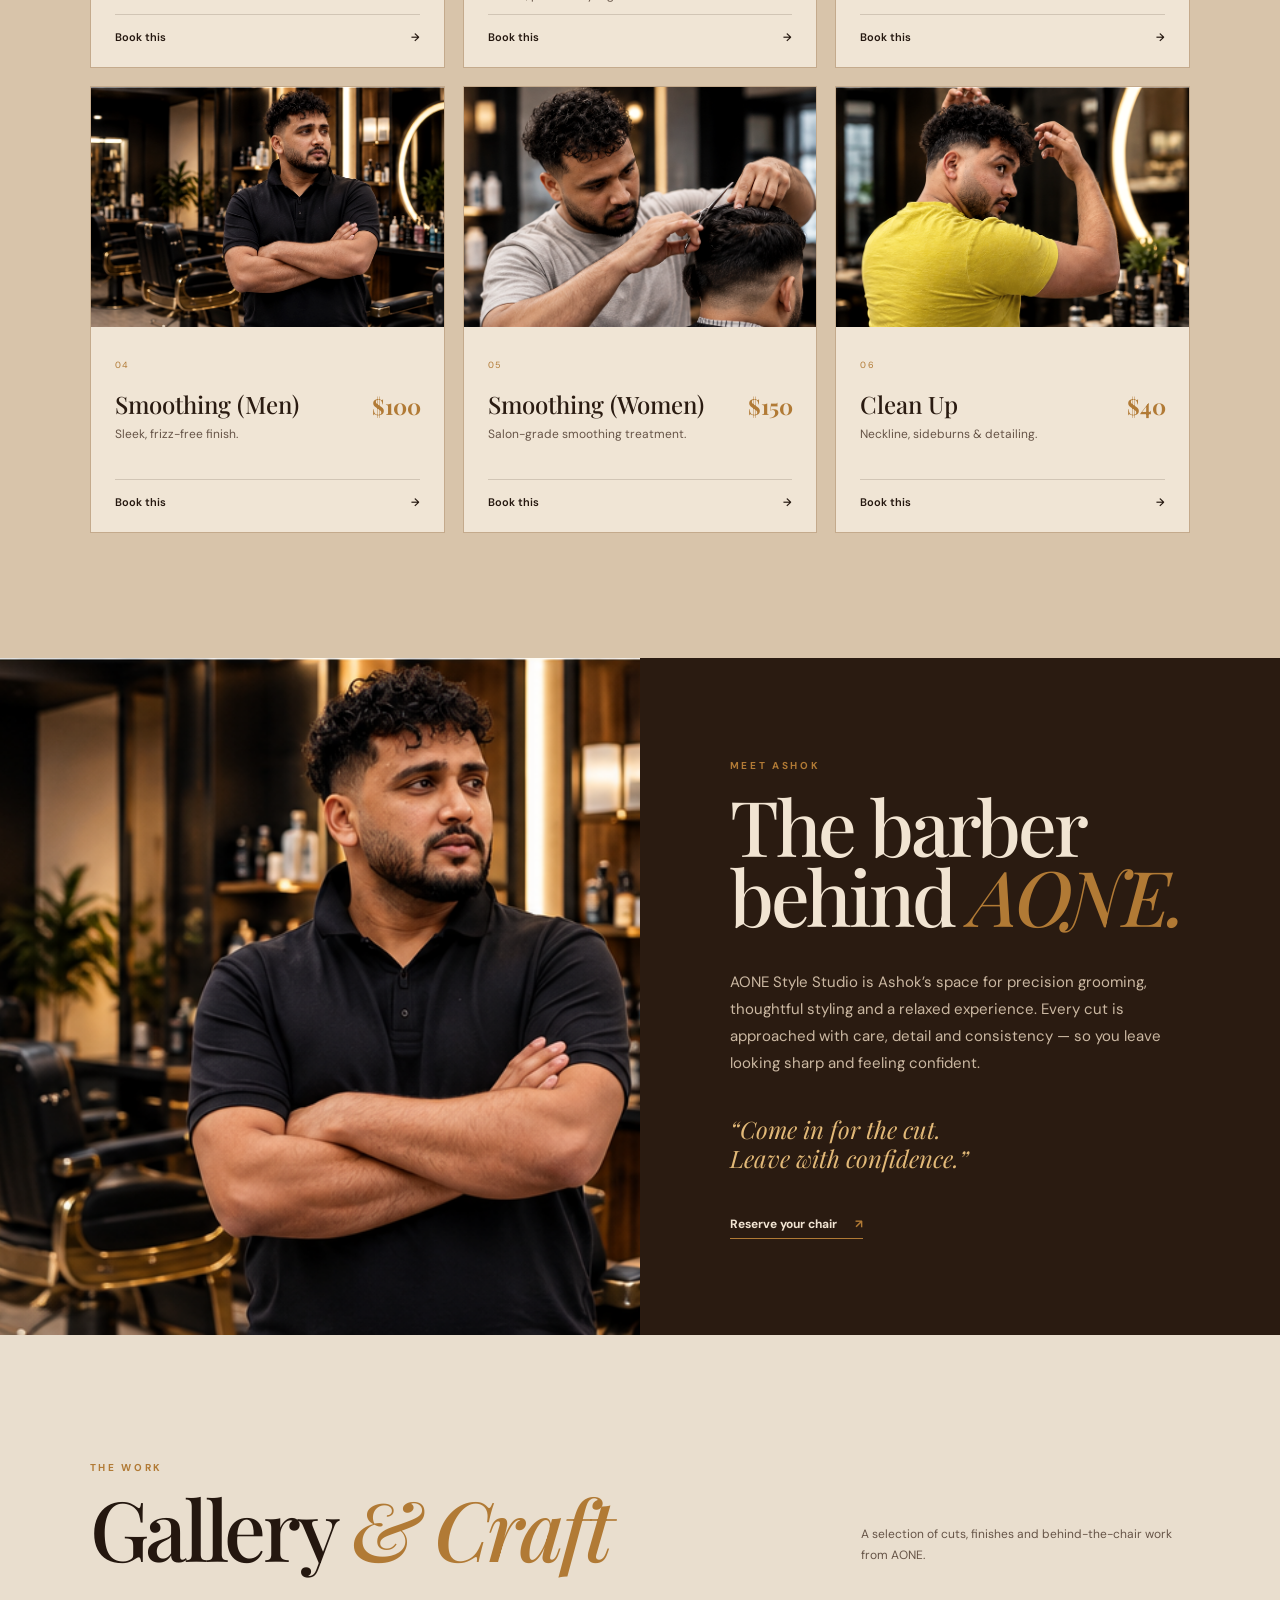
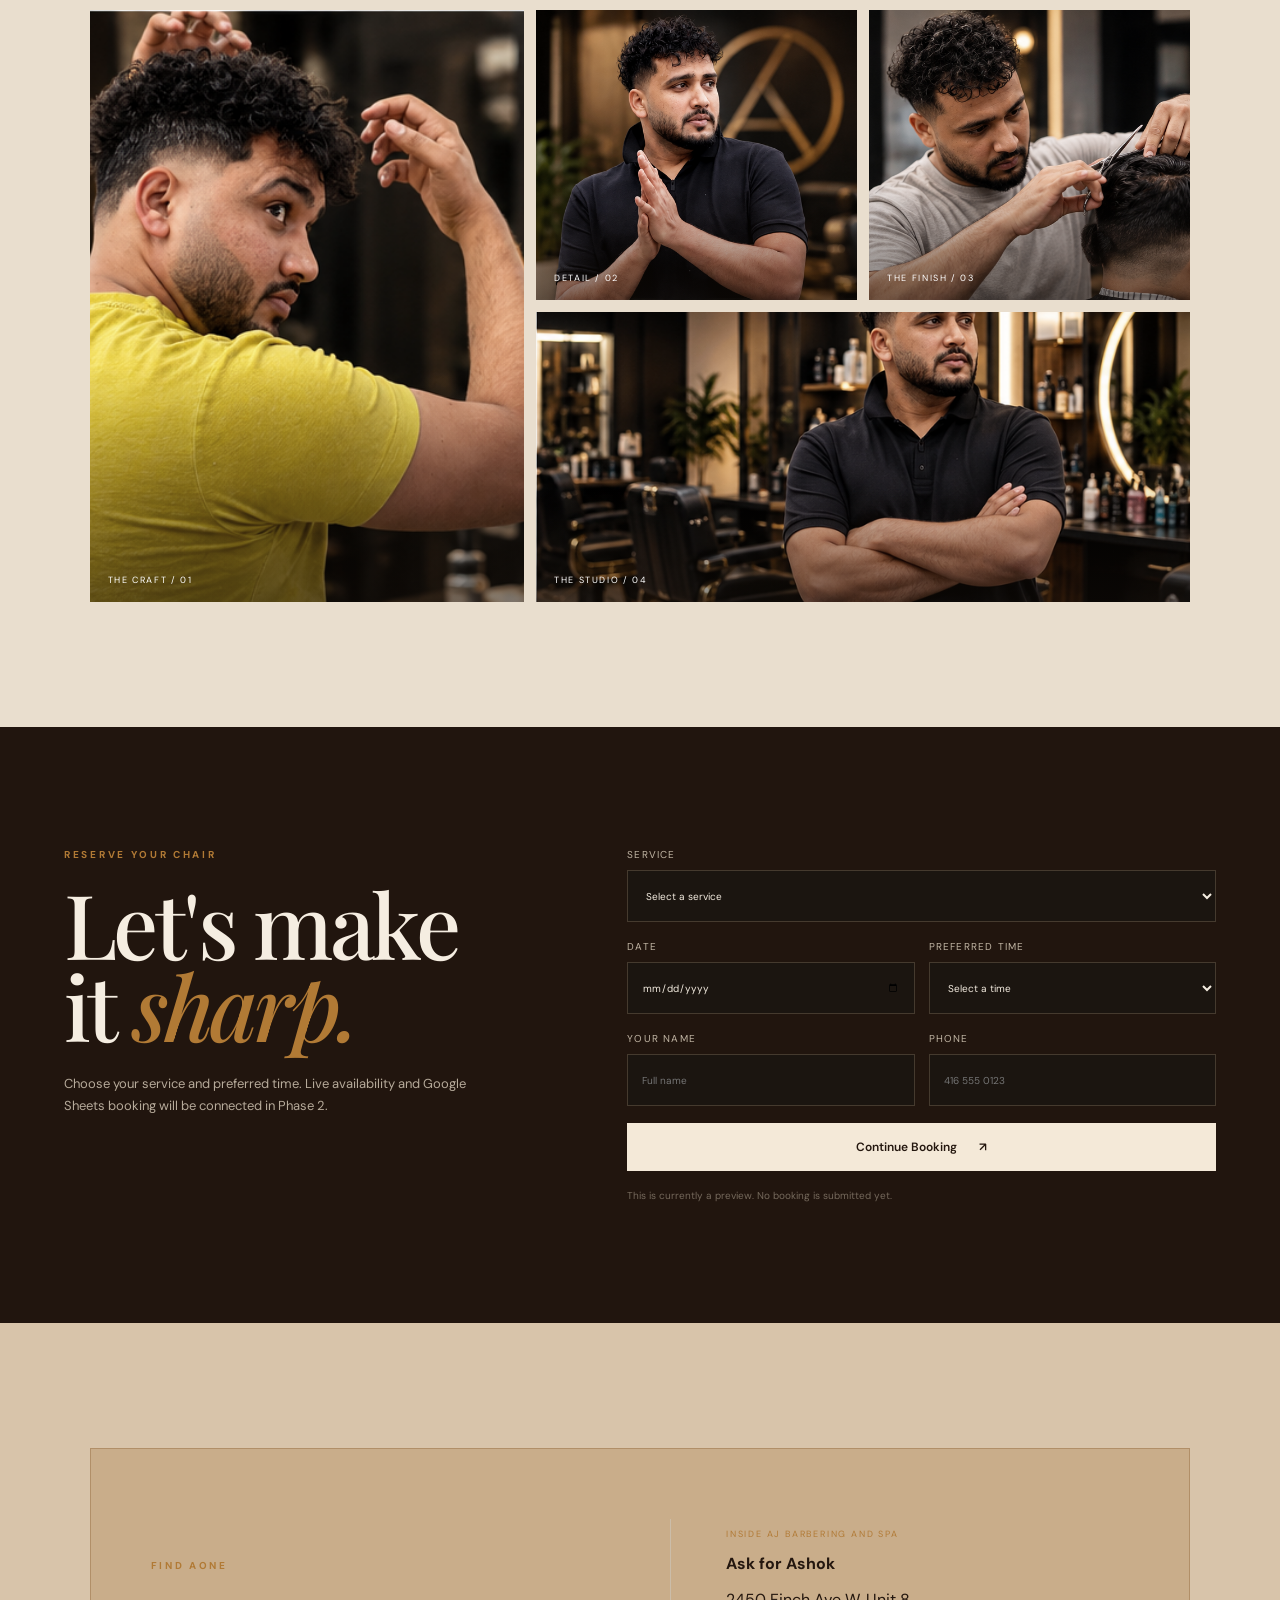
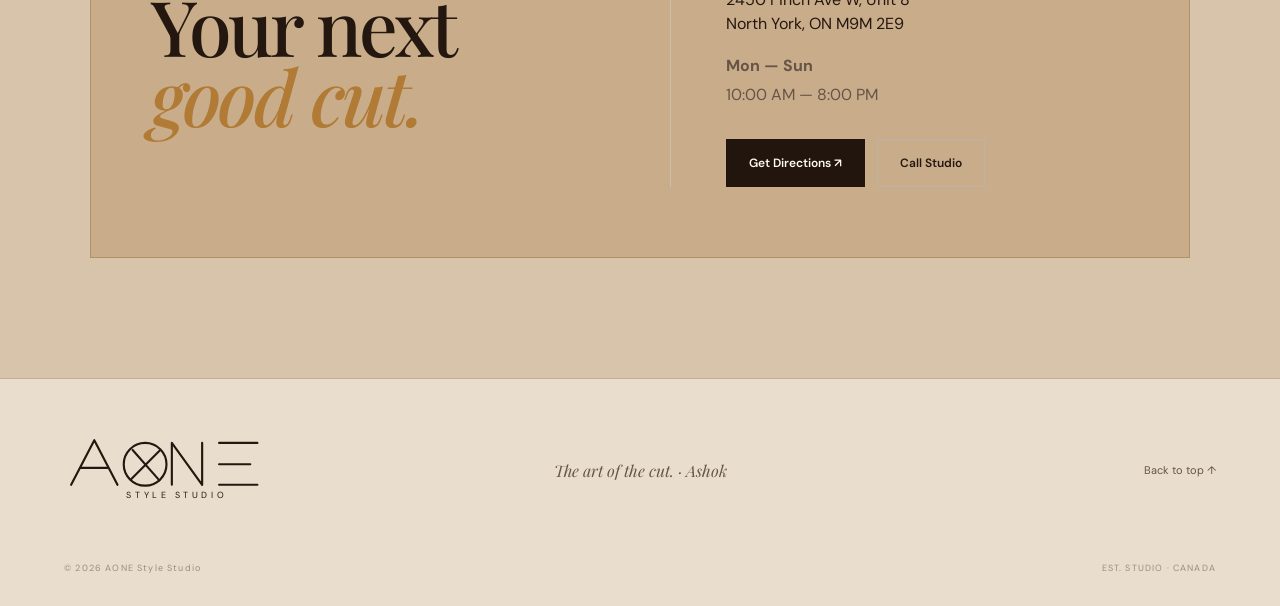
==== commit 28a9f18f: "Ensure all homepage slideshow images load immediately" ====
--- a/index.html
+++ b/index.html
@@ -49,16 +49,16 @@
   <main>
     <section class="hero-banner" aria-label="AONE Style Studio featured photos">
       <div class="banner-slides">
-        <div class="banner-slide active"><img src="barber-ashok.jpg" alt="Ashok cutting a client's hair at AONE Style Studio"><div class="banner-shade"></div></div>
-        <div class="banner-slide"><img src="haircut-inspiration/WhatsApp%20Image%202026-10-19%20at%2011.16.14%20AM.jpeg" alt="Original AONE client haircut, style 1" loading="lazy"><div class="banner-shade"></div></div>
-        <div class="banner-slide"><img src="assets/barbershop_2_top_right.png" alt="Barber at work in the AONE studio" loading="lazy"><div class="banner-shade"></div></div>
-        <div class="banner-slide"><img src="haircut-inspiration/WhatsApp%20Image%202026-10-19%20at%2011.16.15%20AM.jpeg" alt="Original AONE client haircut, style 2" loading="lazy"><div class="banner-shade"></div></div>
-        <div class="banner-slide"><img src="assets/barbershop_4_bottom_right.png" alt="Ashok in the AONE barber studio" loading="lazy"><div class="banner-shade"></div></div>
-        <div class="banner-slide"><img src="haircut-inspiration/WhatsApp%20Image%202026-10-19%20at%2011.16.15%20AM%20(1).jpeg" alt="Original AONE client haircut, style 3" loading="lazy"><div class="banner-shade"></div></div>
-        <div class="banner-slide"><img src="assets/barbershop_3_bottom_left.png" alt="Barber styling a client's hair" loading="lazy"><div class="banner-shade"></div></div>
-        <div class="banner-slide"><img src="haircut-inspiration/WhatsApp%20Image%202026-10-19%20at%2011.16.15%20AM%20(2).jpeg" alt="Original AONE client haircut, style 4" loading="lazy"><div class="banner-shade"></div></div>
-        <div class="banner-slide"><img src="assets/barbershop_1_top_left.png" alt="Portrait of Ashok, barber at AONE" loading="lazy"><div class="banner-shade"></div></div>
-        <div class="banner-slide"><img src="haircut-inspiration/WhatsApp%20Image%202026-10-19%20at%2011.16.15%20AM%20(3).jpeg" alt="Original AONE client haircut, style 5" loading="lazy"><div class="banner-shade"></div></div>
+        <div class="banner-slide active"><img loading="eager" decoding="async" src="barber-ashok.jpg" alt="Ashok cutting a client's hair at AONE Style Studio"><div class="banner-shade"></div></div>
+        <div class="banner-slide"><img loading="eager" decoding="async" src="haircut-inspiration/WhatsApp%20Image%202026-10-19%20at%2011.16.14%20AM.jpeg" alt="Original AONE client haircut, style 1"><div class="banner-shade"></div></div>
+        <div class="banner-slide"><img loading="eager" decoding="async" src="assets/barbershop_2_top_right.png" alt="Barber at work in the AONE studio"><div class="banner-shade"></div></div>
+        <div class="banner-slide"><img loading="eager" decoding="async" src="haircut-inspiration/WhatsApp%20Image%202026-10-19%20at%2011.16.15%20AM.jpeg" alt="Original AONE client haircut, style 2"><div class="banner-shade"></div></div>
+        <div class="banner-slide"><img loading="eager" decoding="async" src="assets/barbershop_4_bottom_right.png" alt="Ashok in the AONE barber studio"><div class="banner-shade"></div></div>
+        <div class="banner-slide"><img loading="eager" decoding="async" src="haircut-inspiration/WhatsApp%20Image%202026-10-19%20at%2011.16.15%20AM%20(1).jpeg" alt="Original AONE client haircut, style 3"><div class="banner-shade"></div></div>
+        <div class="banner-slide"><img loading="eager" decoding="async" src="assets/barbershop_3_bottom_left.png" alt="Barber styling a client's hair"><div class="banner-shade"></div></div>
+        <div class="banner-slide"><img loading="eager" decoding="async" src="haircut-inspiration/WhatsApp%20Image%202026-10-19%20at%2011.16.15%20AM%20(2).jpeg" alt="Original AONE client haircut, style 4"><div class="banner-shade"></div></div>
+        <div class="banner-slide"><img loading="eager" decoding="async" src="assets/barbershop_1_top_left.png" alt="Portrait of Ashok, barber at AONE"><div class="banner-shade"></div></div>
+        <div class="banner-slide"><img loading="eager" decoding="async" src="haircut-inspiration/WhatsApp%20Image%202026-10-19%20at%2011.16.15%20AM%20(3).jpeg" alt="Original AONE client haircut, style 5"><div class="banner-shade"></div></div>
       </div>
       <div class="banner-content">
         <p class="eyebrow">PRECISION / STYLE / CONFIDENCE</p>
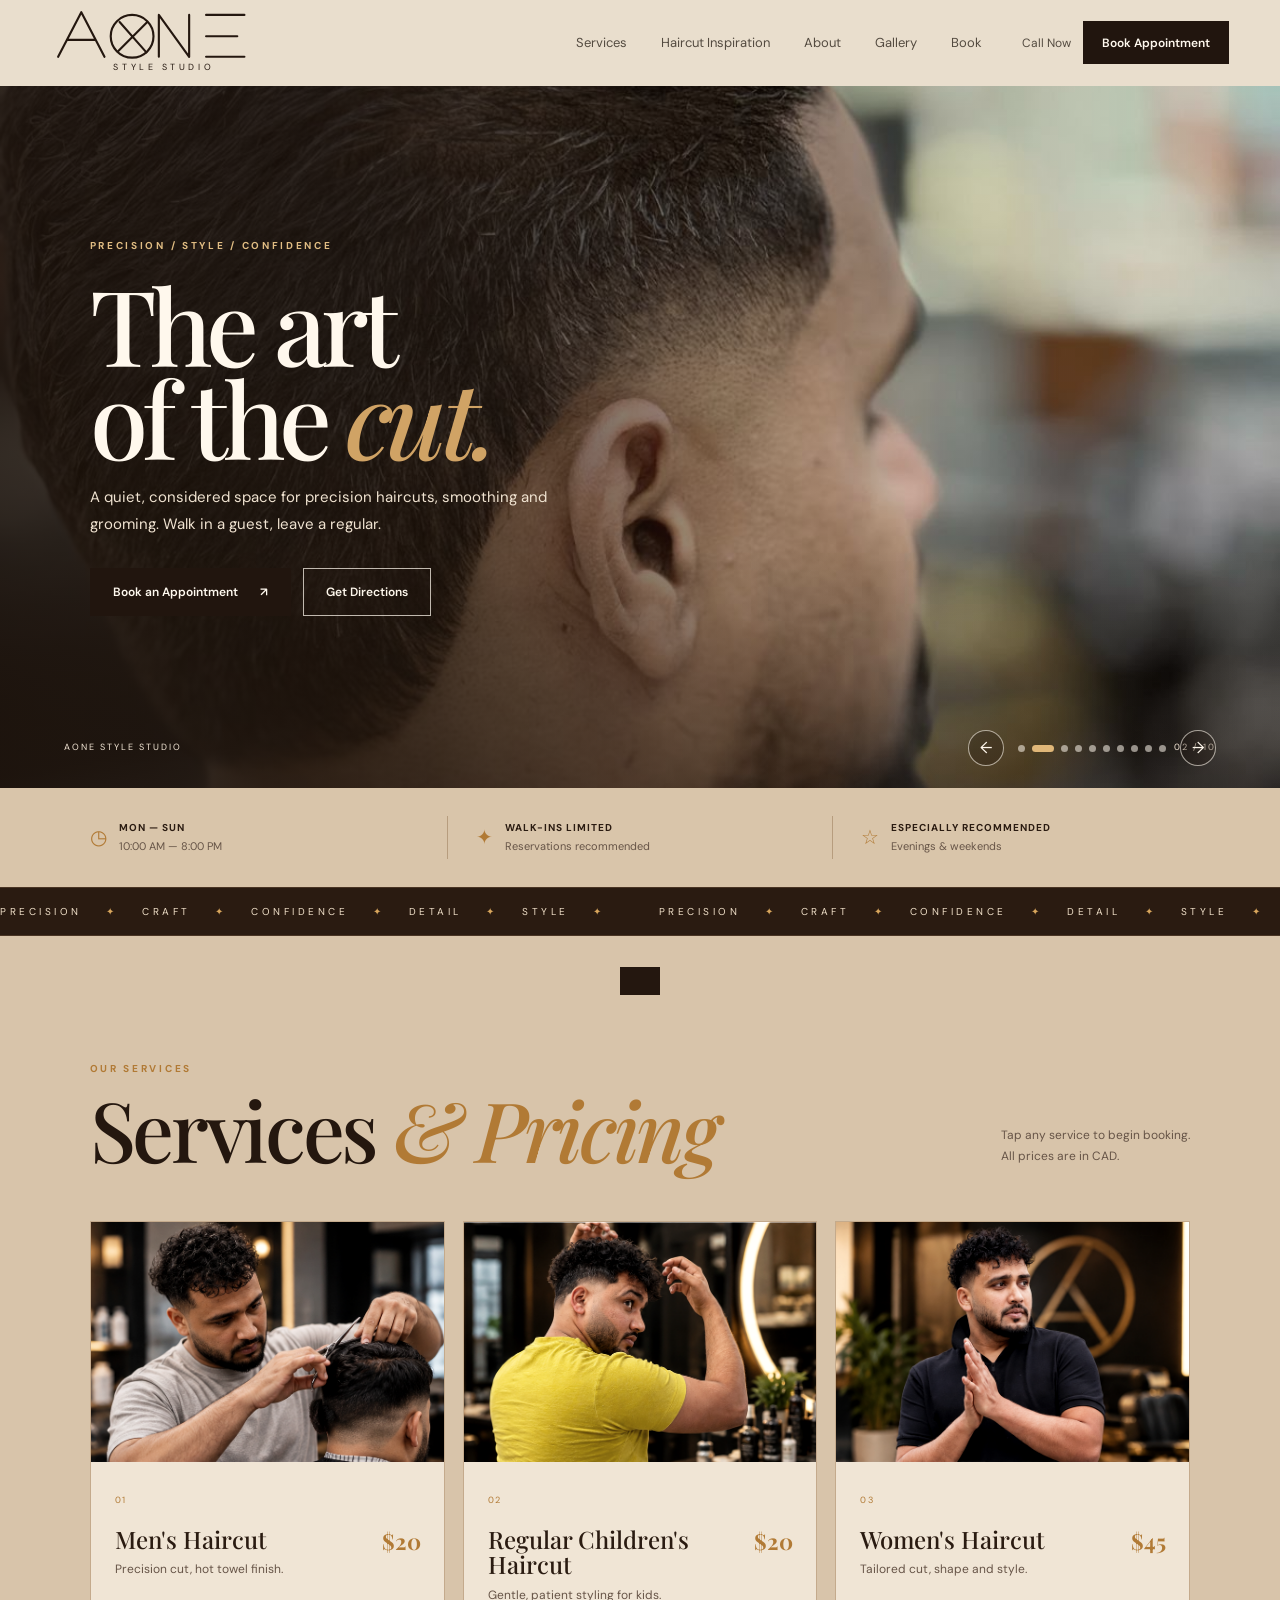
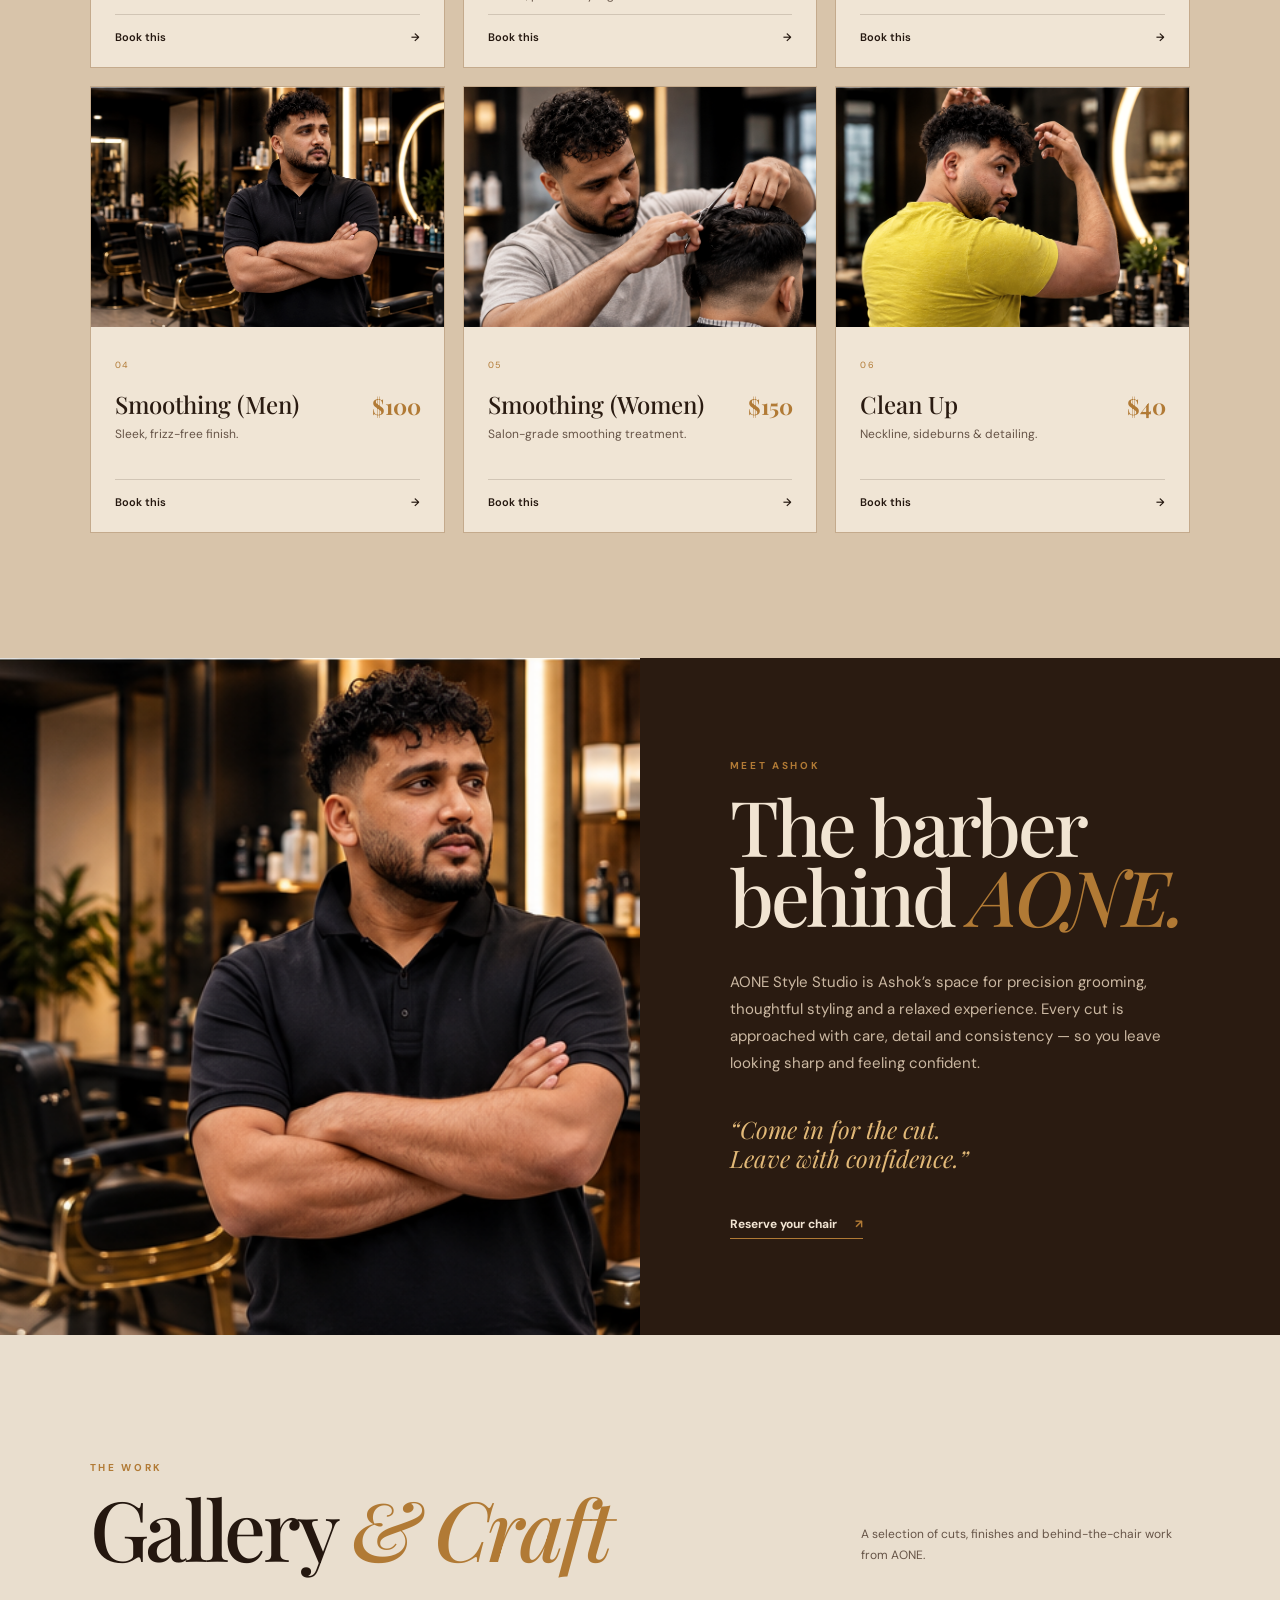
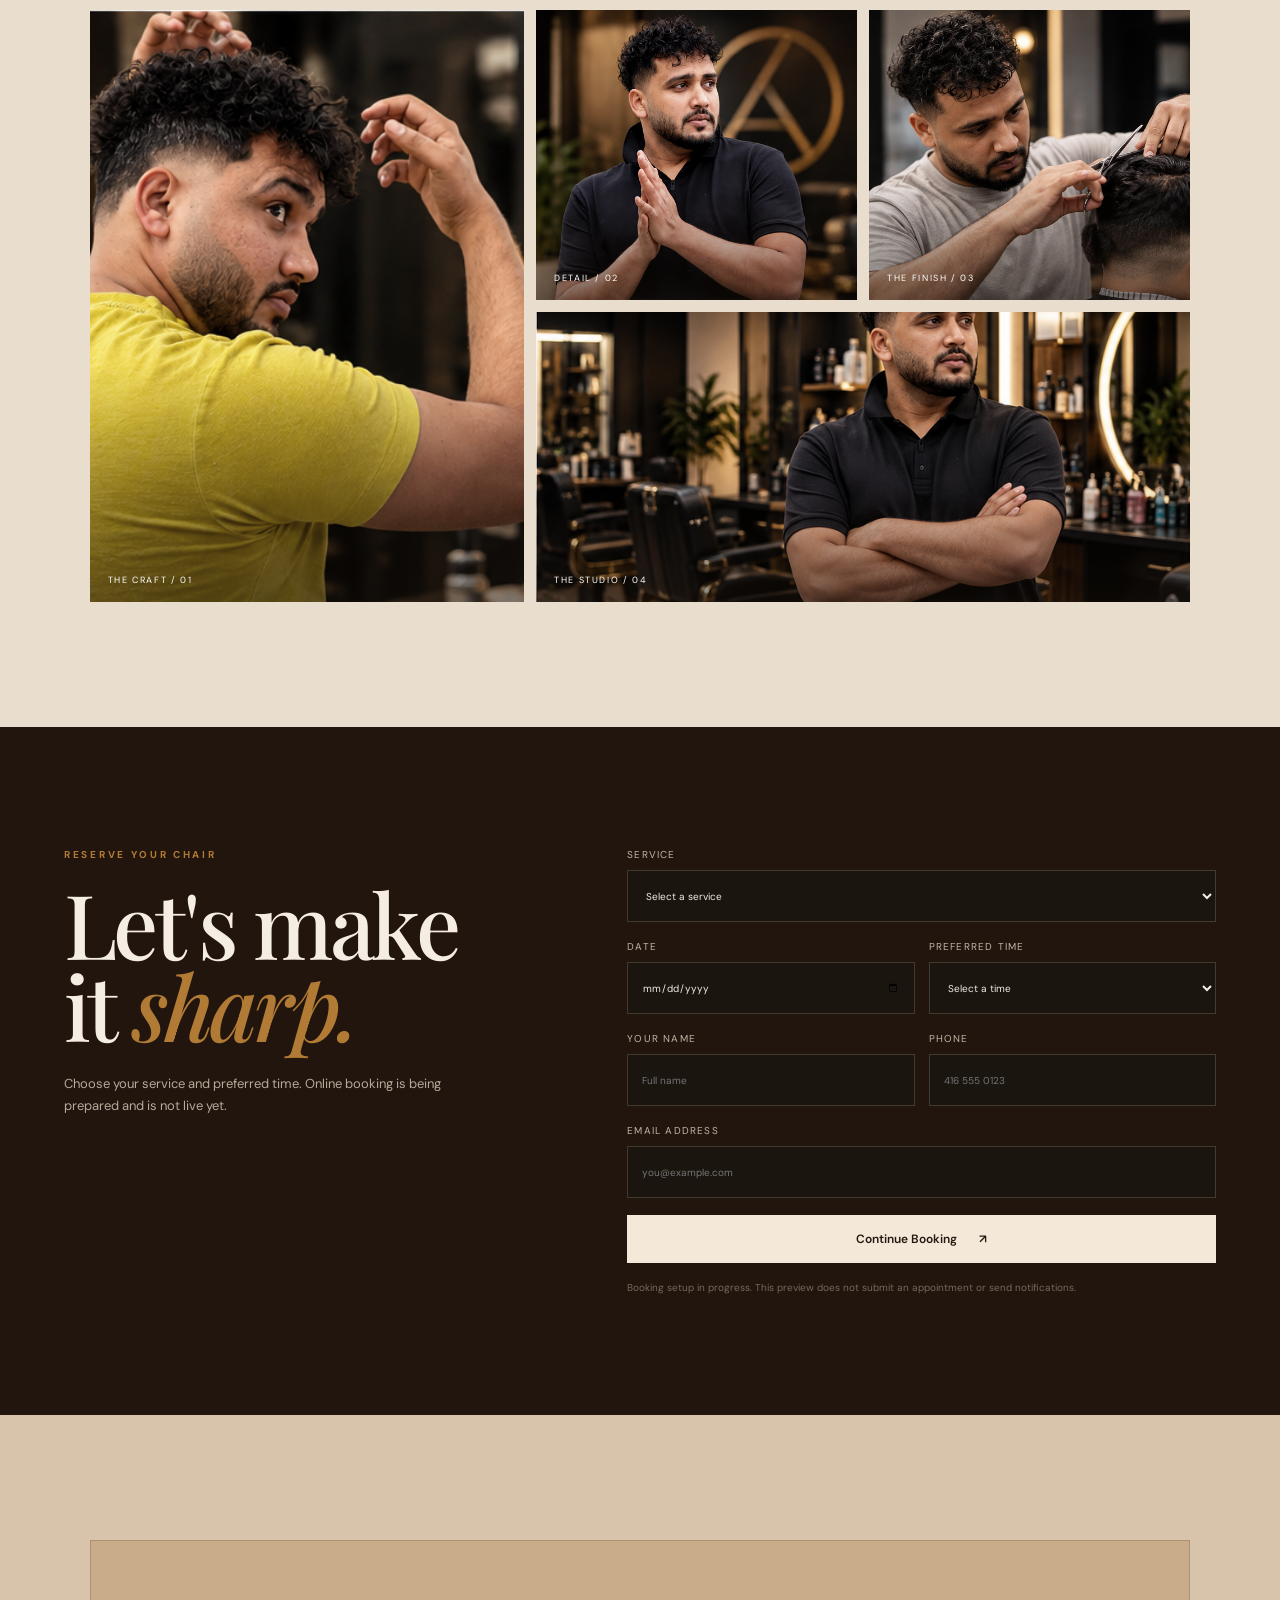
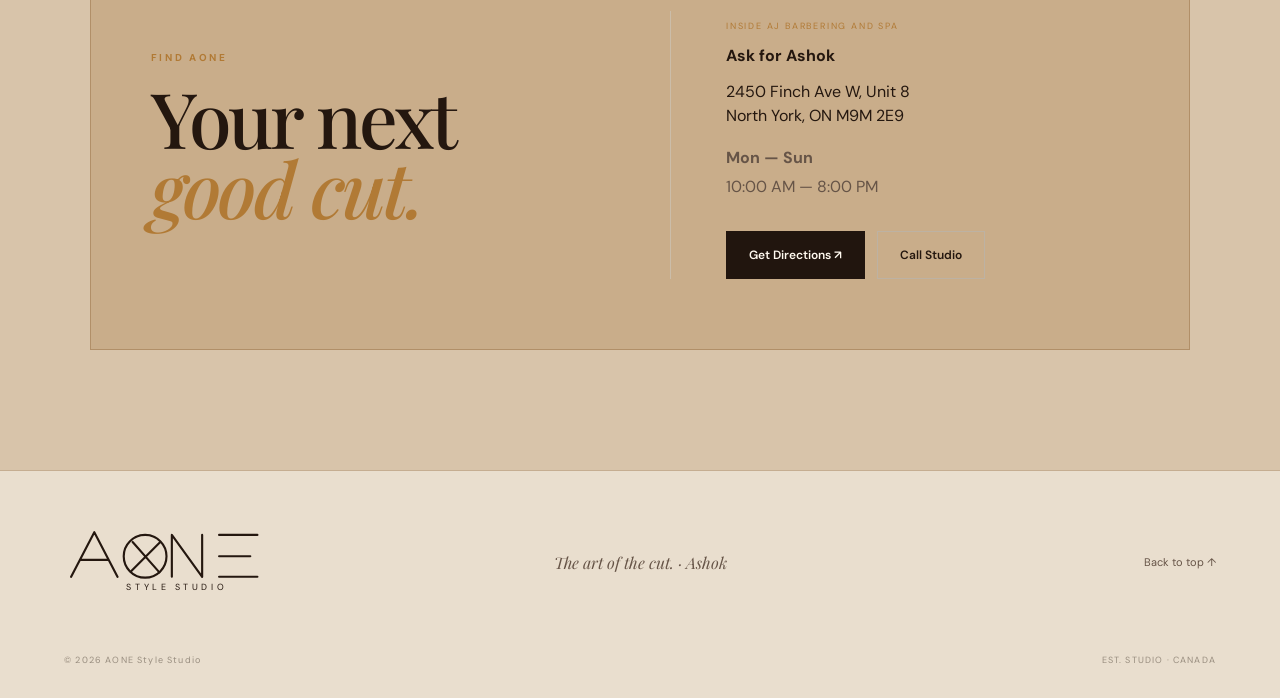
==== commit 639044a1: "Prepare homepage booking form for email contact details" ====
--- a/index.html
+++ b/index.html
@@ -115,13 +115,14 @@
     </section>
 
     <section class="booking" id="booking">
-      <div class="booking-copy"><p class="eyebrow">RESERVE YOUR CHAIR</p><h2>Let's make<br>it <em>sharp.</em></h2><p>Choose your service and preferred time. Live availability and Google Sheets booking will be connected in Phase 2.</p></div>
+      <div class="booking-copy"><p class="eyebrow">RESERVE YOUR CHAIR</p><h2>Let's make<br>it <em>sharp.</em></h2><p>Choose your service and preferred time. Online booking is being prepared and is not live yet.</p></div>
       <form class="booking-form" id="bookingForm">
         <label>Service<select id="service" required><option value="">Select a service</option><option>Men's Haircut</option><option>Regular Children's Haircut</option><option>Women's Haircut</option><option>Smoothing (Men)</option><option>Smoothing (Women)</option><option>Clean Up</option></select></label>
         <div class="form-row"><label>Date<input id="date" type="date" required></label><label>Preferred time<select id="time" required><option value="">Select a time</option><option>10:00 AM</option><option>10:30 AM</option><option>11:00 AM</option><option>11:30 AM</option><option>12:00 PM</option><option>12:30 PM</option><option>1:00 PM</option><option>1:30 PM</option><option>2:00 PM</option><option>2:30 PM</option><option>3:00 PM</option><option>3:30 PM</option><option>4:00 PM</option><option>4:30 PM</option><option>5:00 PM</option><option>5:30 PM</option><option>6:00 PM</option><option>6:30 PM</option><option>7:00 PM</option><option>7:30 PM</option></select></label></div>
-        <div class="form-row"><label>Your name<input id="name" type="text" placeholder="Full name" required></label><label>Phone<input id="phone" type="tel" placeholder="416 555 0123" required></label></div>
+        <div class="form-row"><label>Your name<input id="name" type="text" placeholder="Full name" autocomplete="name" required></label><label>Phone<input id="phone" type="tel" placeholder="416 555 0123" autocomplete="tel" required></label></div>
+        <label>Email address<input id="email" type="email" placeholder="you@example.com" autocomplete="email" required></label>
         <button class="button button-light" type="submit">Continue Booking <span>↗</span></button>
-        <p class="form-note">This is currently a preview. No booking is submitted yet.</p>
+        <p class="form-note">Booking setup in progress. This preview does not submit an appointment or send notifications.</p>
       </form>
     </section>
 
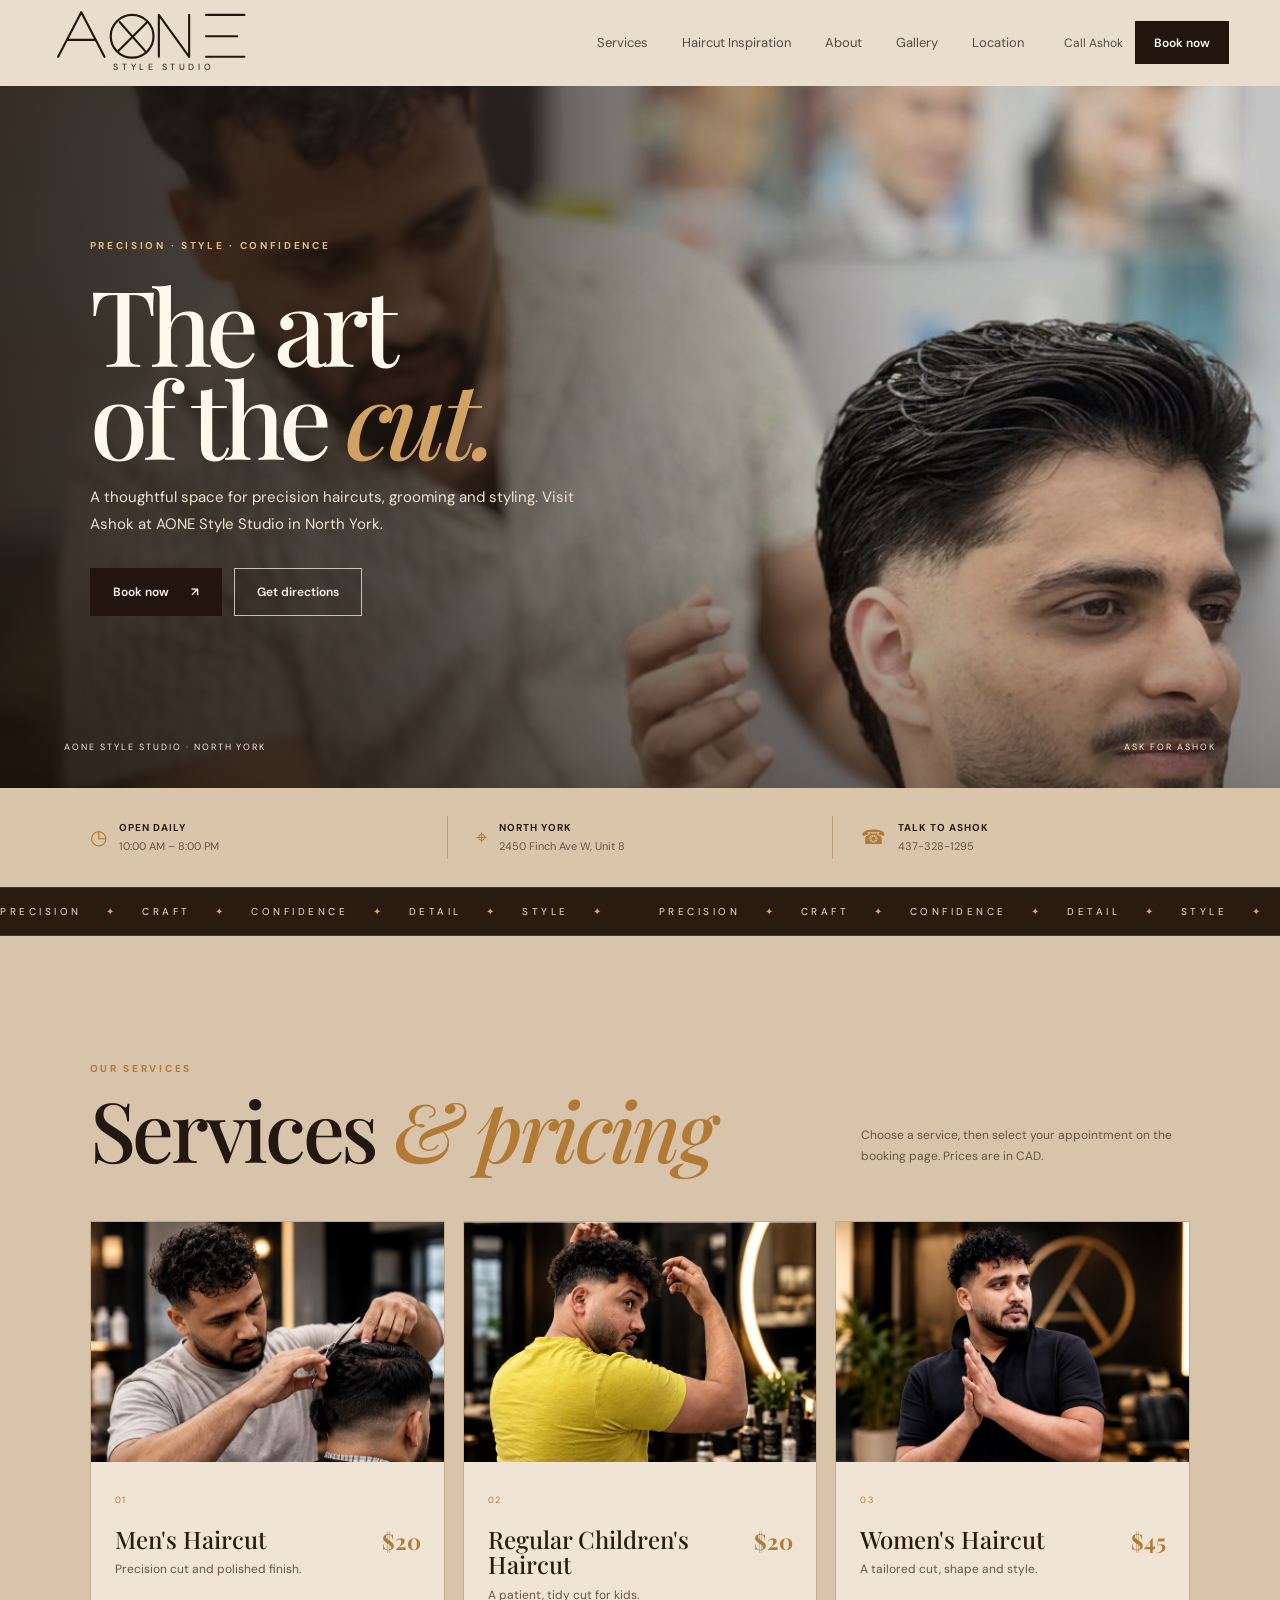
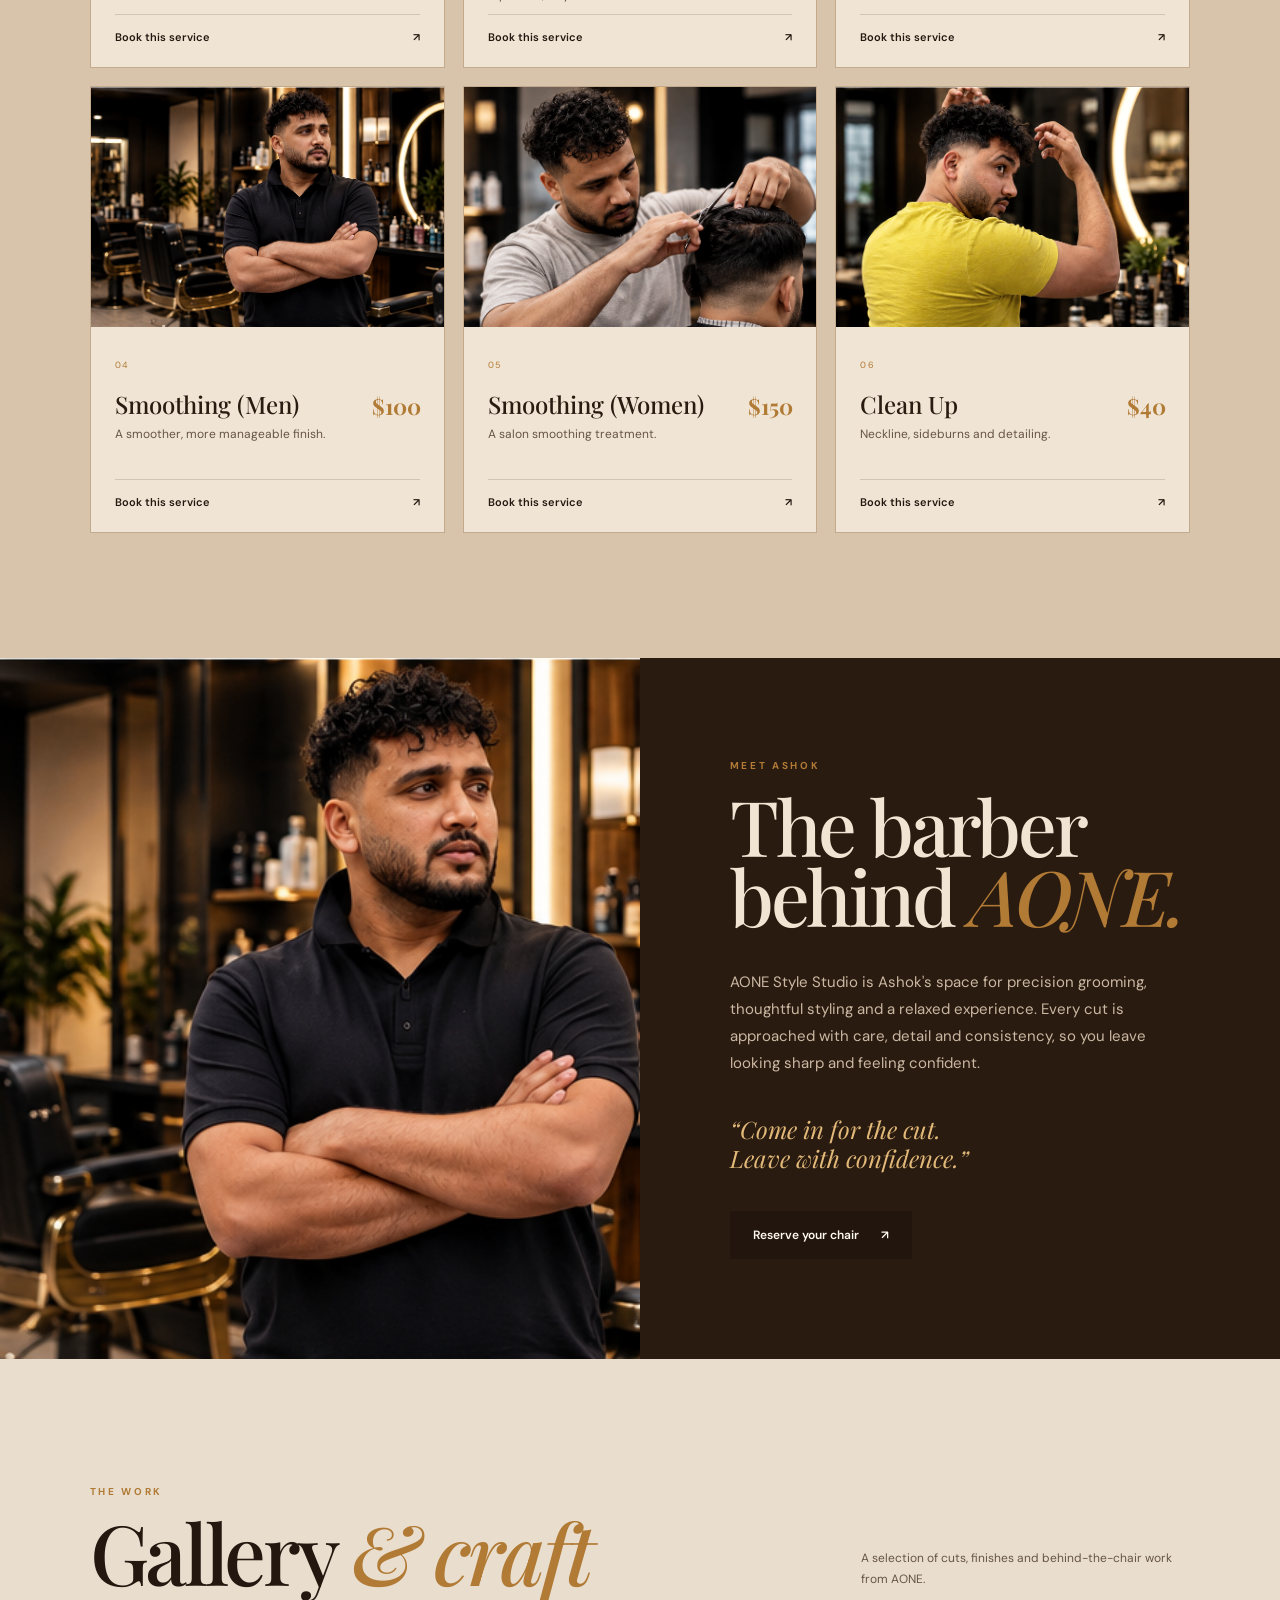
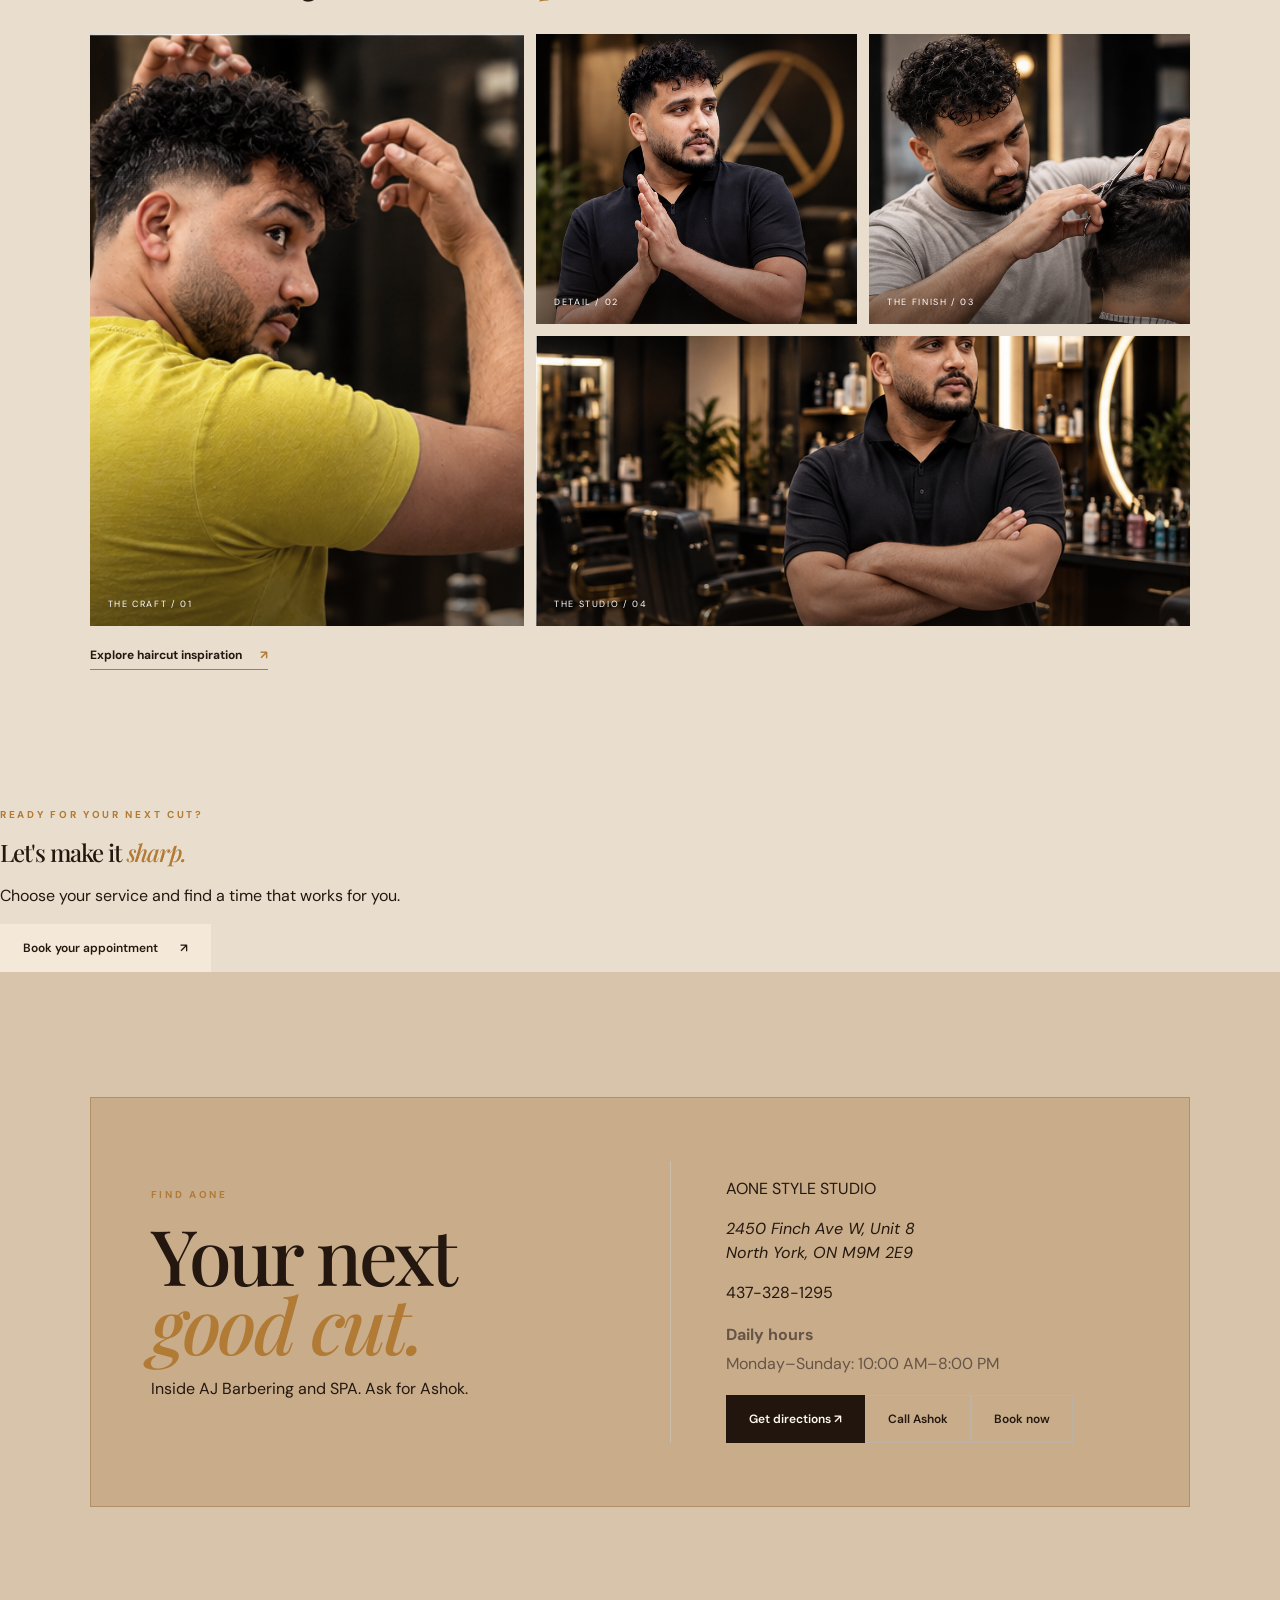
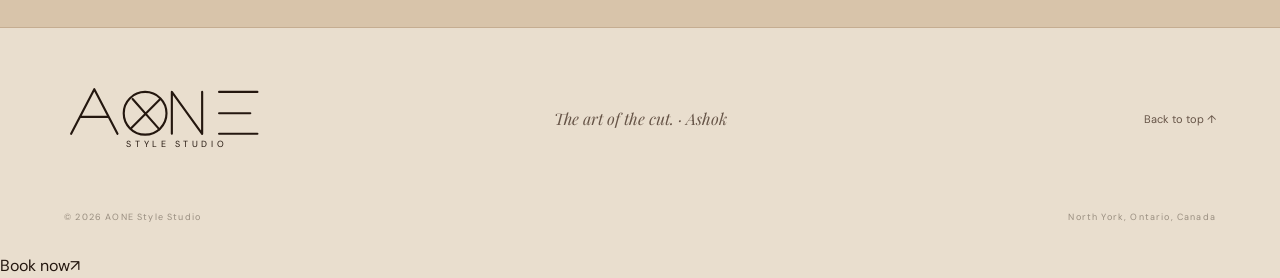
==== commit 899123a8: "Update homepage for booking launch" ====
--- a/index.html
+++ b/index.html
@@ -2,137 +2,82 @@
 <html lang="en">
 <head>
   <meta charset="UTF-8">
-  <meta name="viewport" content="width=device-width, initial-scale=1.0">
-  <meta name="description" content="AONE Style Studio — precision haircuts, grooming and smoothing treatments.">
-  <title>AONE Style Studio — The Art of the Cut</title>
+  <meta name="viewport" content="width=device-width, initial-scale=1, viewport-fit=cover">
+  <meta name="theme-color" content="#21150e">
+  <meta name="description" content="Book a haircut with Ashok at AONE Style Studio in North York, Toronto. Explore men's and women's haircuts, children's cuts, grooming and smoothing services.">
+  <meta name="robots" content="index,follow">
+  <title>Barber in North York, Toronto | AONE Style Studio</title>
+  <meta property="og:type" content="website">
+  <meta property="og:title" content="AONE Style Studio | Barber in North York">
+  <meta property="og:description" content="Precision haircuts and grooming with Ashok at 2450 Finch Ave W, Unit 8, North York. Book your appointment online.">
+  <meta property="og:image" content="https://aone-style-studi.vercel.app/barber-ashok.jpg">
+  <meta property="og:image:alt" content="Ashok at AONE Style Studio">
+  <meta property="og:url" content="https://aone-style-studi.vercel.app/">
   <link rel="preconnect" href="https://fonts.googleapis.com">
   <link rel="preconnect" href="https://fonts.gstatic.com" crossorigin>
+  <link rel="preconnect" href="https://script.google.com">
   <link href="https://fonts.googleapis.com/css2?family=DM+Sans:wght@400;500;600;700&family=Playfair+Display:ital,wght@0,500;0,600;1,500;1,600&display=swap" rel="stylesheet">
   <link rel="stylesheet" href="styles.css">
+  <link rel="stylesheet" href="launch.css">
+  <script type="application/ld+json">
+  {
+    "@context":"https://schema.org",
+    "@type":"BarberShop",
+    "@id":"https://aone-style-studi.vercel.app/#business",
+    "name":"AONE Style Studio",
+    "description":"Barber and hair styling services with Ashok in North York, Toronto.",
+    "url":"https://aone-style-studi.vercel.app/",
+    "image":"https://aone-style-studi.vercel.app/barber-ashok.jpg",
+    "telephone":"+1-437-328-1295",
+    "priceRange":"$20-$150 CAD",
+    "address":{"@type":"PostalAddress","streetAddress":"2450 Finch Ave W, Unit 8","addressLocality":"North York","addressRegion":"ON","postalCode":"M9M 2E9","addressCountry":"CA"},
+    "openingHoursSpecification":[{"@type":"OpeningHoursSpecification","dayOfWeek":["Monday","Tuesday","Wednesday","Thursday","Friday","Saturday","Sunday"],"opens":"10:00","closes":"20:00"}],
+    "hasOfferCatalog":{"@type":"OfferCatalog","name":"Hair and grooming services","itemListElement":[
+      {"@type":"Offer","priceCurrency":"CAD","price":"20","itemOffered":{"@type":"Service","name":"Men's Haircut"}},
+      {"@type":"Offer","priceCurrency":"CAD","price":"20","itemOffered":{"@type":"Service","name":"Regular Children's Haircut"}},
+      {"@type":"Offer","priceCurrency":"CAD","price":"45","itemOffered":{"@type":"Service","name":"Women's Haircut"}},
+      {"@type":"Offer","priceCurrency":"CAD","price":"100","itemOffered":{"@type":"Service","name":"Smoothing (Men)"}},
+      {"@type":"Offer","priceCurrency":"CAD","price":"150","itemOffered":{"@type":"Service","name":"Smoothing (Women)"}},
+      {"@type":"Offer","priceCurrency":"CAD","price":"40","itemOffered":{"@type":"Service","name":"Clean Up"}}
+    ]}
+  }
+  </script>
 </head>
 <body>
-  <header class="site-header" id="top">
-    <a class="logo" href="#top" aria-label="AONE Style Studio home">
-      <svg viewBox="0 0 230 74" role="img" aria-label="AONE Style Studio">
-        <g class="logo-ink">
-          <path d="M8 57 34 7l26 50M19 38h30" />
-          <circle cx="91" cy="34" r="24" />
-          <path d="M75 51 108 18M77 18l30 34" />
-          <path d="M121 57V10l34 47V10M174 10h43M174 34h35M174 57h43" />
-        </g>
-        <text x="70" y="72">STYLE STUDIO</text>
-      </svg>
-    </a>
-    <nav class="desktop-nav">
-      <a href="#services">Services</a>
-      <a href="haircut-inspiration.html">Haircut Inspiration</a>
-      <a href="#about">About</a>
-      <a href="#gallery">Gallery</a>
-      <a href="#booking">Book</a>
-    </nav>
-    <div class="header-actions">
-      <a class="phone-link" href="tel:+14373281295">Call Now</a>
-      <a class="button button-dark small" href="#booking">Book Appointment</a>
-    </div>
-    <button class="menu-toggle" aria-label="Open menu" aria-expanded="false">☰</button>
-  </header>
-
-  <div class="mobile-nav" aria-hidden="true">
-    <a href="#services">Services</a>
-    <a href="haircut-inspiration.html">Haircut Inspiration</a>
-    <a href="#about">About</a>
-    <a href="#gallery">Gallery</a>
-    <a href="#booking">Book Appointment</a>
-    <a href="tel:+14373281295">Call Studio</a>
+<header class="site-header" id="top">
+  <a class="logo" href="#top" aria-label="AONE Style Studio home"><svg viewBox="0 0 230 74" role="img" aria-label="AONE Style Studio"><g class="logo-ink"><path d="M8 57 34 7l26 50M19 38h30"/><circle cx="91" cy="34" r="24"/><path d="M75 51 108 18M77 18l30 34"/><path d="M121 57V10l34 47V10M174 10h43M174 34h35M174 57h43"/></g><text x="70" y="72">STYLE STUDIO</text></svg></a>
+  <nav class="desktop-nav" aria-label="Main navigation"><a href="#services">Services</a><a href="haircut-inspiration.html">Haircut Inspiration</a><a href="#about">About</a><a href="#gallery">Gallery</a><a href="#location">Location</a></nav>
+  <div class="header-actions"><a class="phone-link" href="tel:+14373281295">Call Ashok</a><a class="button button-dark small" href="https://script.google.com/macros/s/AKfycbw8IUYT4Ej5JiEEAC_2AhoZwCSIKXdfezGEaNW5wRqb0V2vjqFC76N0S4lc0GJBhWE/exec">Book now</a></div>
+  <button class="menu-toggle" type="button" aria-label="Open menu" aria-expanded="false" aria-controls="mobileNav">☰</button>
+</header>
+<nav class="mobile-nav" id="mobileNav" aria-label="Mobile navigation" aria-hidden="true"><a href="#services">Services & pricing</a><a href="haircut-inspiration.html">Haircut Inspiration</a><a href="#about">About Ashok</a><a href="#gallery">Gallery</a><a href="#location">Location & hours</a><a class="button button-dark" href="https://script.google.com/macros/s/AKfycbw8IUYT4Ej5JiEEAC_2AhoZwCSIKXdfezGEaNW5wRqb0V2vjqFC76N0S4lc0GJBhWE/exec">Book now</a><a href="tel:+14373281295">Call +1 437-328-1295</a></nav>
+<main>
+<section class="hero-banner" aria-label="AONE Style Studio">
+  <div class="banner-slides">
+    <div class="banner-slide active" aria-hidden="false"><img fetchpriority="high" decoding="async" src="barber-ashok.jpg" alt="Ashok cutting a client's hair at AONE Style Studio"><div class="banner-shade"></div></div>
+    <div class="banner-slide" aria-hidden="true"><img loading="lazy" decoding="async" src="assets/barbershop_2_top_right.png" alt="Barber at work in the AONE studio"><div class="banner-shade"></div></div>
+    <div class="banner-slide" aria-hidden="true"><img loading="lazy" decoding="async" src="assets/barbershop_4_bottom_right.png" alt="Ashok in the AONE barber studio"><div class="banner-shade"></div></div>
   </div>
-
-  <main>
-    <section class="hero-banner" aria-label="AONE Style Studio featured photos">
-      <div class="banner-slides">
-        <div class="banner-slide active"><img loading="eager" decoding="async" src="barber-ashok.jpg" alt="Ashok cutting a client's hair at AONE Style Studio"><div class="banner-shade"></div></div>
-        <div class="banner-slide"><img loading="eager" decoding="async" src="haircut-inspiration/WhatsApp%20Image%202026-10-19%20at%2011.16.14%20AM.jpeg" alt="Original AONE client haircut, style 1"><div class="banner-shade"></div></div>
-        <div class="banner-slide"><img loading="eager" decoding="async" src="assets/barbershop_2_top_right.png" alt="Barber at work in the AONE studio"><div class="banner-shade"></div></div>
-        <div class="banner-slide"><img loading="eager" decoding="async" src="haircut-inspiration/WhatsApp%20Image%202026-10-19%20at%2011.16.15%20AM.jpeg" alt="Original AONE client haircut, style 2"><div class="banner-shade"></div></div>
-        <div class="banner-slide"><img loading="eager" decoding="async" src="assets/barbershop_4_bottom_right.png" alt="Ashok in the AONE barber studio"><div class="banner-shade"></div></div>
-        <div class="banner-slide"><img loading="eager" decoding="async" src="haircut-inspiration/WhatsApp%20Image%202026-10-19%20at%2011.16.15%20AM%20(1).jpeg" alt="Original AONE client haircut, style 3"><div class="banner-shade"></div></div>
-        <div class="banner-slide"><img loading="eager" decoding="async" src="assets/barbershop_3_bottom_left.png" alt="Barber styling a client's hair"><div class="banner-shade"></div></div>
-        <div class="banner-slide"><img loading="eager" decoding="async" src="haircut-inspiration/WhatsApp%20Image%202026-10-19%20at%2011.16.15%20AM%20(2).jpeg" alt="Original AONE client haircut, style 4"><div class="banner-shade"></div></div>
-        <div class="banner-slide"><img loading="eager" decoding="async" src="assets/barbershop_1_top_left.png" alt="Portrait of Ashok, barber at AONE"><div class="banner-shade"></div></div>
-        <div class="banner-slide"><img loading="eager" decoding="async" src="haircut-inspiration/WhatsApp%20Image%202026-10-19%20at%2011.16.15%20AM%20(3).jpeg" alt="Original AONE client haircut, style 5"><div class="banner-shade"></div></div>
-      </div>
-      <div class="banner-content">
-        <p class="eyebrow">PRECISION / STYLE / CONFIDENCE</p>
-        <h1>The art<br>of the <em>cut.</em></h1>
-        <p>A quiet, considered space for precision haircuts, smoothing and grooming. Walk in a guest, leave a regular.</p>
-        <div class="hero-actions">
-          <a class="button button-dark" href="#booking">Book an Appointment <span>↗</span></a>
-          <a class="button button-outline" href="#location">Get Directions</a>
-        </div>
-      </div>
-      <div class="banner-caption"><span>AONE STYLE STUDIO</span><span id="bannerCounter">01 / 10</span></div>
-      <div class="banner-controls" aria-label="Slideshow controls">
-        <button type="button" class="banner-arrow" id="bannerPrev" aria-label="Previous photo">←</button>
-        <div class="banner-dots"><button class="banner-dot active" type="button" aria-label="Show photo 1" aria-pressed="true"></button><button class="banner-dot" type="button" aria-label="Show photo 2" aria-pressed="false"></button><button class="banner-dot" type="button" aria-label="Show photo 3" aria-pressed="false"></button><button class="banner-dot" type="button" aria-label="Show photo 4" aria-pressed="false"></button><button class="banner-dot" type="button" aria-label="Show photo 5" aria-pressed="false"></button><button class="banner-dot" type="button" aria-label="Show photo 6" aria-pressed="false"></button><button class="banner-dot" type="button" aria-label="Show photo 7" aria-pressed="false"></button><button class="banner-dot" type="button" aria-label="Show photo 8" aria-pressed="false"></button><button class="banner-dot" type="button" aria-label="Show photo 9" aria-pressed="false"></button><button class="banner-dot" type="button" aria-label="Show photo 10" aria-pressed="false"></button></div>
-        <button type="button" class="banner-arrow" id="bannerNext" aria-label="Next photo">→</button>
-      </div>
-    </section>
-    <section class="hero-details-strip" aria-label="Studio information">
-      <div><span class="detail-icon">◷</span><span><b>Mon — Sun</b><small>10:00 AM — 8:00 PM</small></span></div>
-      <div><span class="detail-icon">✦</span><span><b>Walk-ins limited</b><small>Reservations recommended</small></span></div>
-      <div><span class="detail-icon">☆</span><span><b>Especially recommended</b><small>Evenings & weekends</small></span></div>
-    </section>
-
-    <div class="ticker" aria-label="AONE Style Studio values"><div class="ticker-track"><span>PRECISION <i>✦</i> CRAFT <i>✦</i> CONFIDENCE <i>✦</i> DETAIL <i>✦</i> STYLE <i>✦</i> </span><span aria-hidden="true">PRECISION <i>✦</i> CRAFT <i>✦</i> CONFIDENCE <i>✦</i> DETAIL <i>✦</i> STYLE <i>✦</i> </span></div></div>
-
-    <section class="section services" id="services">
-      <div class="section-top">
-        <div><p class="eyebrow">OUR SERVICES</p><h2>Services <em>& Pricing</em></h2></div>
-        <p>Tap any service to begin booking.<br>All prices are in CAD.</p>
-      </div>
-      <div class="service-grid">
-        <article class="service-card featured"><div class="service-photo"><img src="assets/barbershop_2_top_right.png" alt="Men's haircut"></div><div class="service-body"><span class="service-number">01</span><h3>Men's Haircut</h3><p>Precision cut, hot towel finish.</p><strong>$20</strong><a href="#booking" data-service="Men's Haircut">Book this <span>→</span></a></div></article>
-        <article class="service-card"><div class="service-photo"><img src="assets/barbershop_3_bottom_left.png" alt="Children's haircut"></div><div class="service-body"><span class="service-number">02</span><h3>Regular Children's Haircut</h3><p>Gentle, patient styling for kids.</p><strong>$20</strong><a href="#booking" data-service="Regular Children's Haircut">Book this <span>→</span></a></div></article>
-        <article class="service-card"><div class="service-photo"><img src="assets/barbershop_1_top_left.png" alt="Women's haircut"></div><div class="service-body"><span class="service-number">03</span><h3>Women's Haircut</h3><p>Tailored cut, shape and style.</p><strong>$45</strong><a href="#booking" data-service="Women's Haircut">Book this <span>→</span></a></div></article>
-        <article class="service-card"><div class="service-photo"><img src="assets/barbershop_4_bottom_right.png" alt="Men's styling"></div><div class="service-body"><span class="service-number">04</span><h3>Smoothing (Men)</h3><p>Sleek, frizz-free finish.</p><strong>$100</strong><a href="#booking" data-service="Smoothing (Men)">Book this <span>→</span></a></div></article>
-        <article class="service-card"><div class="service-photo"><img src="assets/barbershop_2_top_right.png" alt="Women's hair treatment"></div><div class="service-body"><span class="service-number">05</span><h3>Smoothing (Women)</h3><p>Salon-grade smoothing treatment.</p><strong>$150</strong><a href="#booking" data-service="Smoothing (Women)">Book this <span>→</span></a></div></article>
-        <article class="service-card"><div class="service-photo"><img src="assets/barbershop_3_bottom_left.png" alt="Beard and neckline clean up"></div><div class="service-body"><span class="service-number">06</span><h3>Clean Up</h3><p>Neckline, sideburns & detailing.</p><strong>$40</strong><a href="#booking" data-service="Clean Up">Book this <span>→</span></a></div></article>
-      </div>
-    </section>
-
-    <section class="story" id="about">
-      <div class="story-image"><img src="assets/barbershop_4_bottom_right.png" alt="Ashok in the warm, premium AONE barber studio"></div>
-      <div class="story-copy"><p class="eyebrow">MEET ASHOK</p><h2>The barber<br>behind <em>AONE.</em></h2><p>AONE Style Studio is Ashok’s space for precision grooming, thoughtful styling and a relaxed experience. Every cut is approached with care, detail and consistency — so you leave looking sharp and feeling confident.</p><p class="quote">“Come in for the cut.<br>Leave with confidence.”</p><a class="text-link" href="#booking">Reserve your chair <span>↗</span></a></div>
-    </section>
-
-    <section class="section gallery" id="gallery">
-      <div class="section-top"><div><p class="eyebrow">THE WORK</p><h2>Gallery <em>& Craft</em></h2></div><p>A selection of cuts, finishes and behind-the-chair work from AONE.</p></div>
-      <div class="gallery-grid">
-        <div class="gallery-card large"><img src="assets/barbershop_3_bottom_left.png" alt="Ashok checking a client’s hairstyle detail"><span>THE CRAFT / 01</span></div>
-        <div class="gallery-card"><img src="assets/barbershop_1_top_left.png" alt="Portrait of Ashok at AONE Style Studio"><span>DETAIL / 02</span></div>
-        <div class="gallery-card"><img src="assets/barbershop_2_top_right.png" alt="Ashok cutting a client’s hair"><span>THE FINISH / 03</span></div>
-        <div class="gallery-card wide"><img src="assets/barbershop_4_bottom_right.png" alt="Ashok standing in the premium barber studio"><span>THE STUDIO / 04</span></div>
-      </div>
-    </section>
-
-    <section class="booking" id="booking">
-      <div class="booking-copy"><p class="eyebrow">RESERVE YOUR CHAIR</p><h2>Let's make<br>it <em>sharp.</em></h2><p>Choose your service and preferred time. Online booking is being prepared and is not live yet.</p></div>
-      <form class="booking-form" id="bookingForm">
-        <label>Service<select id="service" required><option value="">Select a service</option><option>Men's Haircut</option><option>Regular Children's Haircut</option><option>Women's Haircut</option><option>Smoothing (Men)</option><option>Smoothing (Women)</option><option>Clean Up</option></select></label>
-        <div class="form-row"><label>Date<input id="date" type="date" required></label><label>Preferred time<select id="time" required><option value="">Select a time</option><option>10:00 AM</option><option>10:30 AM</option><option>11:00 AM</option><option>11:30 AM</option><option>12:00 PM</option><option>12:30 PM</option><option>1:00 PM</option><option>1:30 PM</option><option>2:00 PM</option><option>2:30 PM</option><option>3:00 PM</option><option>3:30 PM</option><option>4:00 PM</option><option>4:30 PM</option><option>5:00 PM</option><option>5:30 PM</option><option>6:00 PM</option><option>6:30 PM</option><option>7:00 PM</option><option>7:30 PM</option></select></label></div>
-        <div class="form-row"><label>Your name<input id="name" type="text" placeholder="Full name" autocomplete="name" required></label><label>Phone<input id="phone" type="tel" placeholder="416 555 0123" autocomplete="tel" required></label></div>
-        <label>Email address<input id="email" type="email" placeholder="you@example.com" autocomplete="email" required></label>
-        <button class="button button-light" type="submit">Continue Booking <span>↗</span></button>
-        <p class="form-note">Booking setup in progress. This preview does not submit an appointment or send notifications.</p>
-      </form>
-    </section>
-
-    <section class="section location" id="location">
-      <div class="location-card"><div><p class="eyebrow">FIND AONE</p><h2>Your next<br><em>good cut.</em></h2></div><div class="location-info"><p class="pending">INSIDE AJ BARBERING AND SPA</p><p class="ashok">Ask for Ashok</p><p>2450 Finch Ave W, Unit 8<br>North York, ON M9M 2E9</p><p class="hours"><b>Mon — Sun</b><br>10:00 AM — 8:00 PM</p><div class="hero-actions"><a class="button button-dark" href="https://www.google.com/maps/search/?api=1&query=2450+Finch+Ave+W+Unit+8+North+York+ON+M9M+2E9" target="_blank" rel="noopener">Get Directions ↗</a><a class="button button-outline" href="tel:+14373281295">Call Studio</a></div></div></div>
-    </section>
-  </main>
-
-  <footer><div class="footer-main"><a class="logo" href="#top"><svg viewBox="0 0 230 74"><g class="logo-ink"><path d="M8 57 34 7l26 50M19 38h30"/><circle cx="91" cy="34" r="24"/><path d="M75 51 108 18M77 18l30 34"/><path d="M121 57V10l34 47V10M174 10h43M174 34h35M174 57h43"/></g><text x="70" y="72">STYLE STUDIO</text></svg></a><p>The art of the cut. · Ashok</p><a href="#top">Back to top ↑</a></div><div class="footer-bottom"><span>© 2026 AONE Style Studio</span><span>EST. STUDIO · CANADA</span></div></footer>
-  <div class="toast" id="toast" role="status" aria-live="polite"></div>
-  <script src="script.js"></script>
+  <div class="banner-content"><p class="eyebrow">PRECISION · STYLE · CONFIDENCE</p><h1>The art<br>of the <em>cut.</em></h1><p>A thoughtful space for precision haircuts, grooming and styling. Visit Ashok at AONE Style Studio in North York.</p><div class="hero-actions"><a class="button button-dark" href="https://script.google.com/macros/s/AKfycbw8IUYT4Ej5JiEEAC_2AhoZwCSIKXdfezGEaNW5wRqb0V2vjqFC76N0S4lc0GJBhWE/exec">Book now <span>↗</span></a><a class="button button-outline" href="https://www.google.com/maps/dir/?api=1&destination=2450+Finch+Ave+W+Unit+8%2C+North+York%2C+ON+M9M+2E9" target="_blank" rel="noopener noreferrer">Get directions</a></div></div>
+  <div class="banner-caption"><span>AONE STYLE STUDIO · NORTH YORK</span><span>ASK FOR ASHOK</span></div>
+</section>
+<section class="hero-details-strip" aria-label="Quick studio information"><div><span class="detail-icon" aria-hidden="true">◷</span><span><b>Open daily</b><small>10:00 AM – 8:00 PM</small></span></div><div><span class="detail-icon" aria-hidden="true">⌖</span><span><b>North York</b><small>2450 Finch Ave W, Unit 8</small></span></div><div><span class="detail-icon" aria-hidden="true">☎</span><span><b>Talk to Ashok</b><small><a href="tel:+14373281295">437-328-1295</a></small></span></div></section>
+<div class="ticker" aria-label="AONE Style Studio values"><div class="ticker-track"><span>PRECISION <i>✦</i> CRAFT <i>✦</i> CONFIDENCE <i>✦</i> DETAIL <i>✦</i> STYLE <i>✦</i></span><span aria-hidden="true">PRECISION <i>✦</i> CRAFT <i>✦</i> CONFIDENCE <i>✦</i> DETAIL <i>✦</i> STYLE <i>✦</i></span></div></div>
+<section class="section services" id="services"><div class="section-top"><div><p class="eyebrow">OUR SERVICES</p><h2>Services <em>& pricing</em></h2></div><p>Choose a service, then select your appointment on the booking page. Prices are in CAD.</p></div><div class="service-grid">
+<article class="service-card featured"><div class="service-photo"><img loading="lazy" decoding="async" src="assets/barbershop_2_top_right.png" alt="Men's haircut"></div><div class="service-body"><span class="service-number">01</span><h3>Men's Haircut</h3><p>Precision cut and polished finish.</p><strong>$20</strong><a class="service-book" href="https://script.google.com/macros/s/AKfycbw8IUYT4Ej5JiEEAC_2AhoZwCSIKXdfezGEaNW5wRqb0V2vjqFC76N0S4lc0GJBhWE/exec">Book this service <span>↗</span></a></div></article>
+<article class="service-card"><div class="service-photo"><img loading="lazy" decoding="async" src="assets/barbershop_3_bottom_left.png" alt="Children's haircut"></div><div class="service-body"><span class="service-number">02</span><h3>Regular Children's Haircut</h3><p>A patient, tidy cut for kids.</p><strong>$20</strong><a class="service-book" href="https://script.google.com/macros/s/AKfycbw8IUYT4Ej5JiEEAC_2AhoZwCSIKXdfezGEaNW5wRqb0V2vjqFC76N0S4lc0GJBhWE/exec">Book this service <span>↗</span></a></div></article>
+<article class="service-card"><div class="service-photo"><img loading="lazy" decoding="async" src="assets/barbershop_1_top_left.png" alt="Women's haircut"></div><div class="service-body"><span class="service-number">03</span><h3>Women's Haircut</h3><p>A tailored cut, shape and style.</p><strong>$45</strong><a class="service-book" href="https://script.google.com/macros/s/AKfycbw8IUYT4Ej5JiEEAC_2AhoZwCSIKXdfezGEaNW5wRqb0V2vjqFC76N0S4lc0GJBhWE/exec">Book this service <span>↗</span></a></div></article>
+<article class="service-card"><div class="service-photo"><img loading="lazy" decoding="async" src="assets/barbershop_4_bottom_right.png" alt="Men's hair styling"></div><div class="service-body"><span class="service-number">04</span><h3>Smoothing (Men)</h3><p>A smoother, more manageable finish.</p><strong>$100</strong><a class="service-book" href="https://script.google.com/macros/s/AKfycbw8IUYT4Ej5JiEEAC_2AhoZwCSIKXdfezGEaNW5wRqb0V2vjqFC76N0S4lc0GJBhWE/exec">Book this service <span>↗</span></a></div></article>
+<article class="service-card"><div class="service-photo"><img loading="lazy" decoding="async" src="assets/barbershop_2_top_right.png" alt="Hair smoothing treatment"></div><div class="service-body"><span class="service-number">05</span><h3>Smoothing (Women)</h3><p>A salon smoothing treatment.</p><strong>$150</strong><a class="service-book" href="https://script.google.com/macros/s/AKfycbw8IUYT4Ej5JiEEAC_2AhoZwCSIKXdfezGEaNW5wRqb0V2vjqFC76N0S4lc0GJBhWE/exec">Book this service <span>↗</span></a></div></article>
+<article class="service-card"><div class="service-photo"><img loading="lazy" decoding="async" src="assets/barbershop_3_bottom_left.png" alt="Hairline and neckline clean up"></div><div class="service-body"><span class="service-number">06</span><h3>Clean Up</h3><p>Neckline, sideburns and detailing.</p><strong>$40</strong><a class="service-book" href="https://script.google.com/macros/s/AKfycbw8IUYT4Ej5JiEEAC_2AhoZwCSIKXdfezGEaNW5wRqb0V2vjqFC76N0S4lc0GJBhWE/exec">Book this service <span>↗</span></a></div></article>
+</div></section>
+<section class="story" id="about"><div class="story-image"><img loading="lazy" decoding="async" src="assets/barbershop_4_bottom_right.png" alt="Ashok at AONE Style Studio"></div><div class="story-copy"><p class="eyebrow">MEET ASHOK</p><h2>The barber<br>behind <em>AONE.</em></h2><p>AONE Style Studio is Ashok's space for precision grooming, thoughtful styling and a relaxed experience. Every cut is approached with care, detail and consistency, so you leave looking sharp and feeling confident.</p><p class="quote">“Come in for the cut.<br>Leave with confidence.”</p><a class="button button-dark" href="https://script.google.com/macros/s/AKfycbw8IUYT4Ej5JiEEAC_2AhoZwCSIKXdfezGEaNW5wRqb0V2vjqFC76N0S4lc0GJBhWE/exec">Reserve your chair <span>↗</span></a></div></section>
+<section class="section gallery" id="gallery"><div class="section-top"><div><p class="eyebrow">THE WORK</p><h2>Gallery <em>& craft</em></h2></div><p>A selection of cuts, finishes and behind-the-chair work from AONE.</p></div><div class="gallery-grid"><div class="gallery-card large"><img loading="lazy" decoding="async" src="assets/barbershop_3_bottom_left.png" alt="Barber checking a client's hairstyle detail"><span>THE CRAFT / 01</span></div><div class="gallery-card"><img loading="lazy" decoding="async" src="assets/barbershop_1_top_left.png" alt="Portrait at AONE Style Studio"><span>DETAIL / 02</span></div><div class="gallery-card"><img loading="lazy" decoding="async" src="assets/barbershop_2_top_right.png" alt="Haircut in progress"><span>THE FINISH / 03</span></div><div class="gallery-card wide"><img loading="lazy" decoding="async" src="assets/barbershop_4_bottom_right.png" alt="The AONE barber studio"><span>THE STUDIO / 04</span></div></div><p class="gallery-more"><a class="text-link" href="haircut-inspiration.html">Explore haircut inspiration <span>↗</span></a></p></section>
+<section class="booking-cta" aria-labelledby="booking-heading"><p class="eyebrow">READY FOR YOUR NEXT CUT?</p><h2 id="booking-heading">Let's make it <em>sharp.</em></h2><p>Choose your service and find a time that works for you.</p><a class="button button-light" href="https://script.google.com/macros/s/AKfycbw8IUYT4Ej5JiEEAC_2AhoZwCSIKXdfezGEaNW5wRqb0V2vjqFC76N0S4lc0GJBhWE/exec">Book your appointment <span>↗</span></a></section>
+<section class="section location" id="location"><div class="location-card"><div><p class="eyebrow">FIND AONE</p><h2>Your next<br><em>good cut.</em></h2><p class="location-intro">Inside AJ Barbering and SPA. Ask for Ashok.</p></div><div class="location-info"><p class="location-label">AONE STYLE STUDIO</p><address>2450 Finch Ave W, Unit 8<br>North York, ON M9M 2E9</address><p class="location-phone"><a href="tel:+14373281295">437-328-1295</a></p><p class="hours"><strong>Daily hours</strong><br>Monday–Sunday: 10:00 AM–8:00 PM</p><div class="location-actions"><a class="button button-dark" href="https://www.google.com/maps/dir/?api=1&destination=2450+Finch+Ave+W+Unit+8%2C+North+York%2C+ON+M9M+2E9" target="_blank" rel="noopener noreferrer">Get directions ↗</a><a class="button button-outline" href="tel:+14373281295">Call Ashok</a><a class="button button-outline" href="https://script.google.com/macros/s/AKfycbw8IUYT4Ej5JiEEAC_2AhoZwCSIKXdfezGEaNW5wRqb0V2vjqFC76N0S4lc0GJBhWE/exec">Book now</a></div></div></div></section>
+</main>
+<footer><div class="footer-main"><a class="logo" href="#top" aria-label="AONE Style Studio home"><svg viewBox="0 0 230 74" aria-hidden="true"><g class="logo-ink"><path d="M8 57 34 7l26 50M19 38h30"/><circle cx="91" cy="34" r="24"/><path d="M75 51 108 18M77 18l30 34"/><path d="M121 57V10l34 47V10M174 10h43M174 34h35M174 57h43"/></g><text x="70" y="72">STYLE STUDIO</text></svg></a><p>The art of the cut. · Ashok</p><a href="#top">Back to top ↑</a></div><div class="footer-bottom"><span>© 2026 AONE Style Studio</span><span>North York, Ontario, Canada</span></div></footer>
+<a class="mobile-book-bar" href="https://script.google.com/macros/s/AKfycbw8IUYT4Ej5JiEEAC_2AhoZwCSIKXdfezGEaNW5wRqb0V2vjqFC76N0S4lc0GJBhWE/exec" aria-label="Book an appointment now"><span>Book now</span><span aria-hidden="true">↗</span></a>
+<script src="script.js" defer></script>
 </body>
 </html>
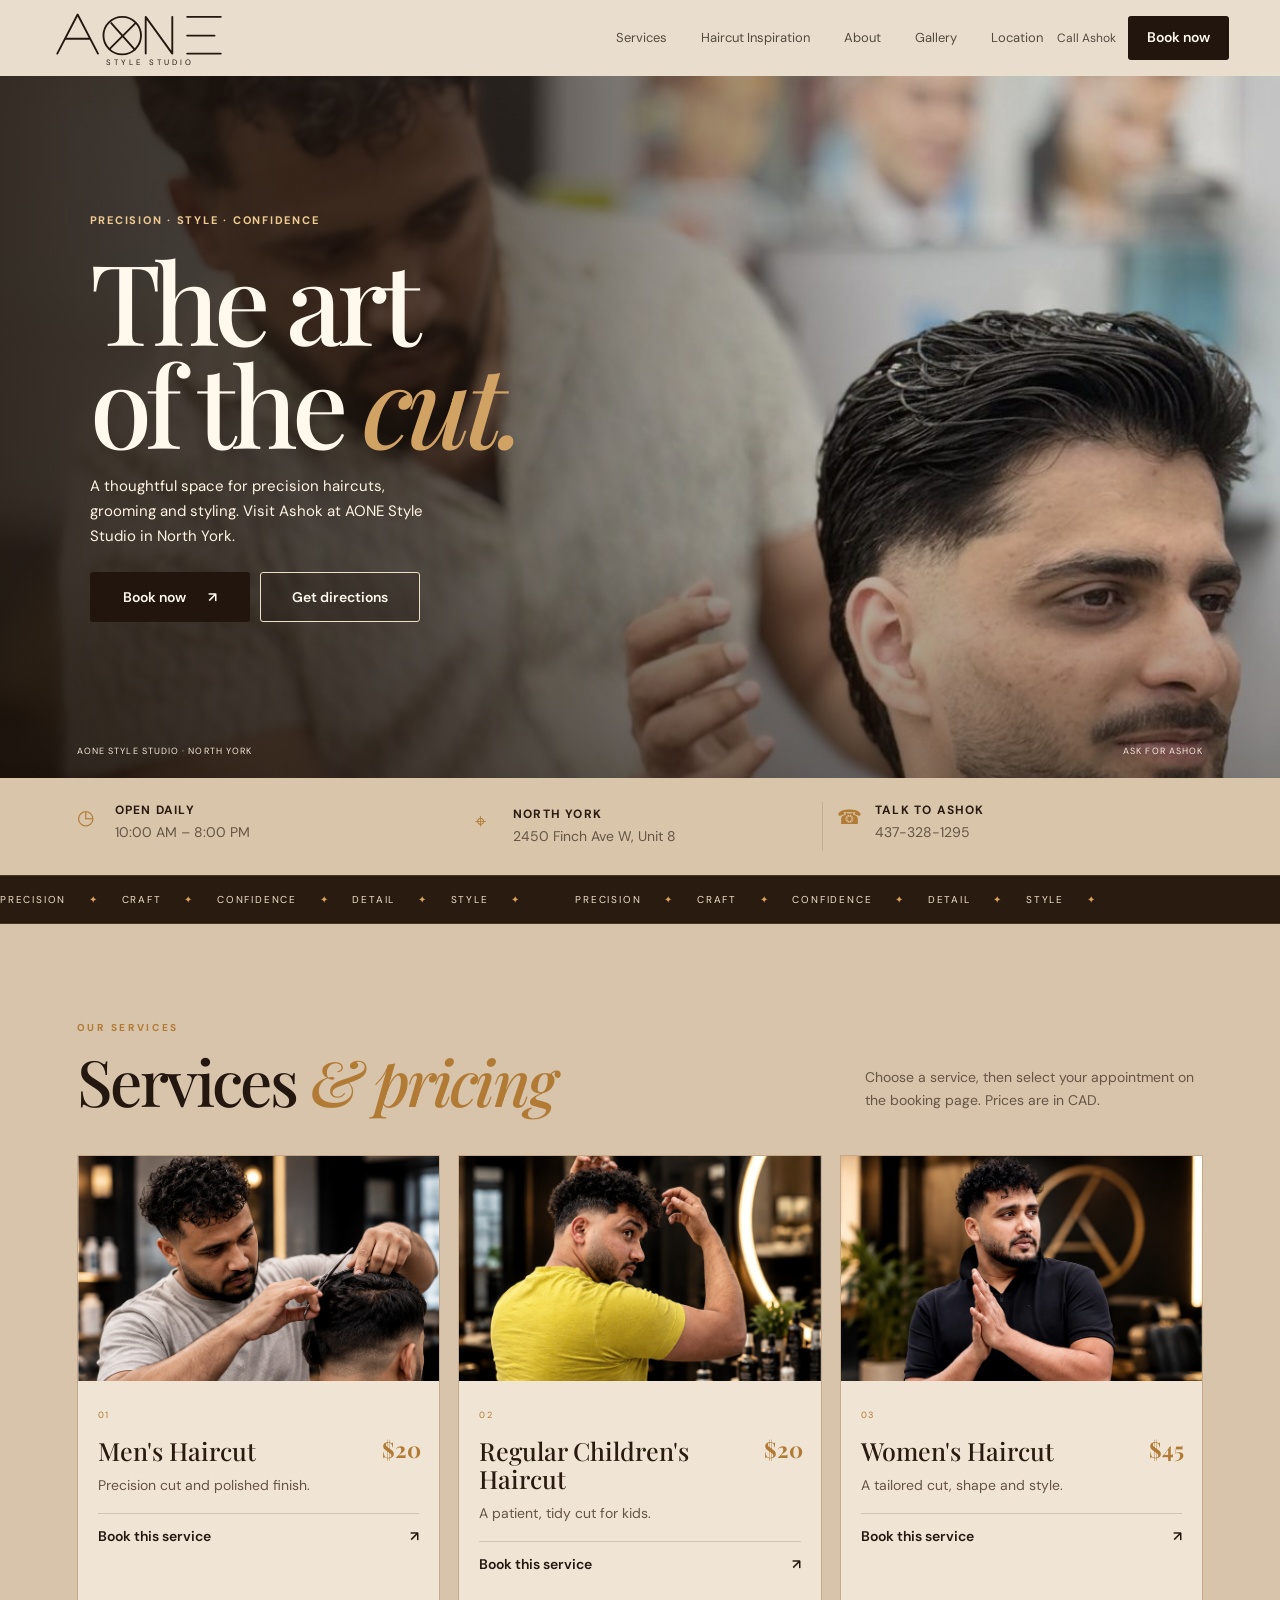
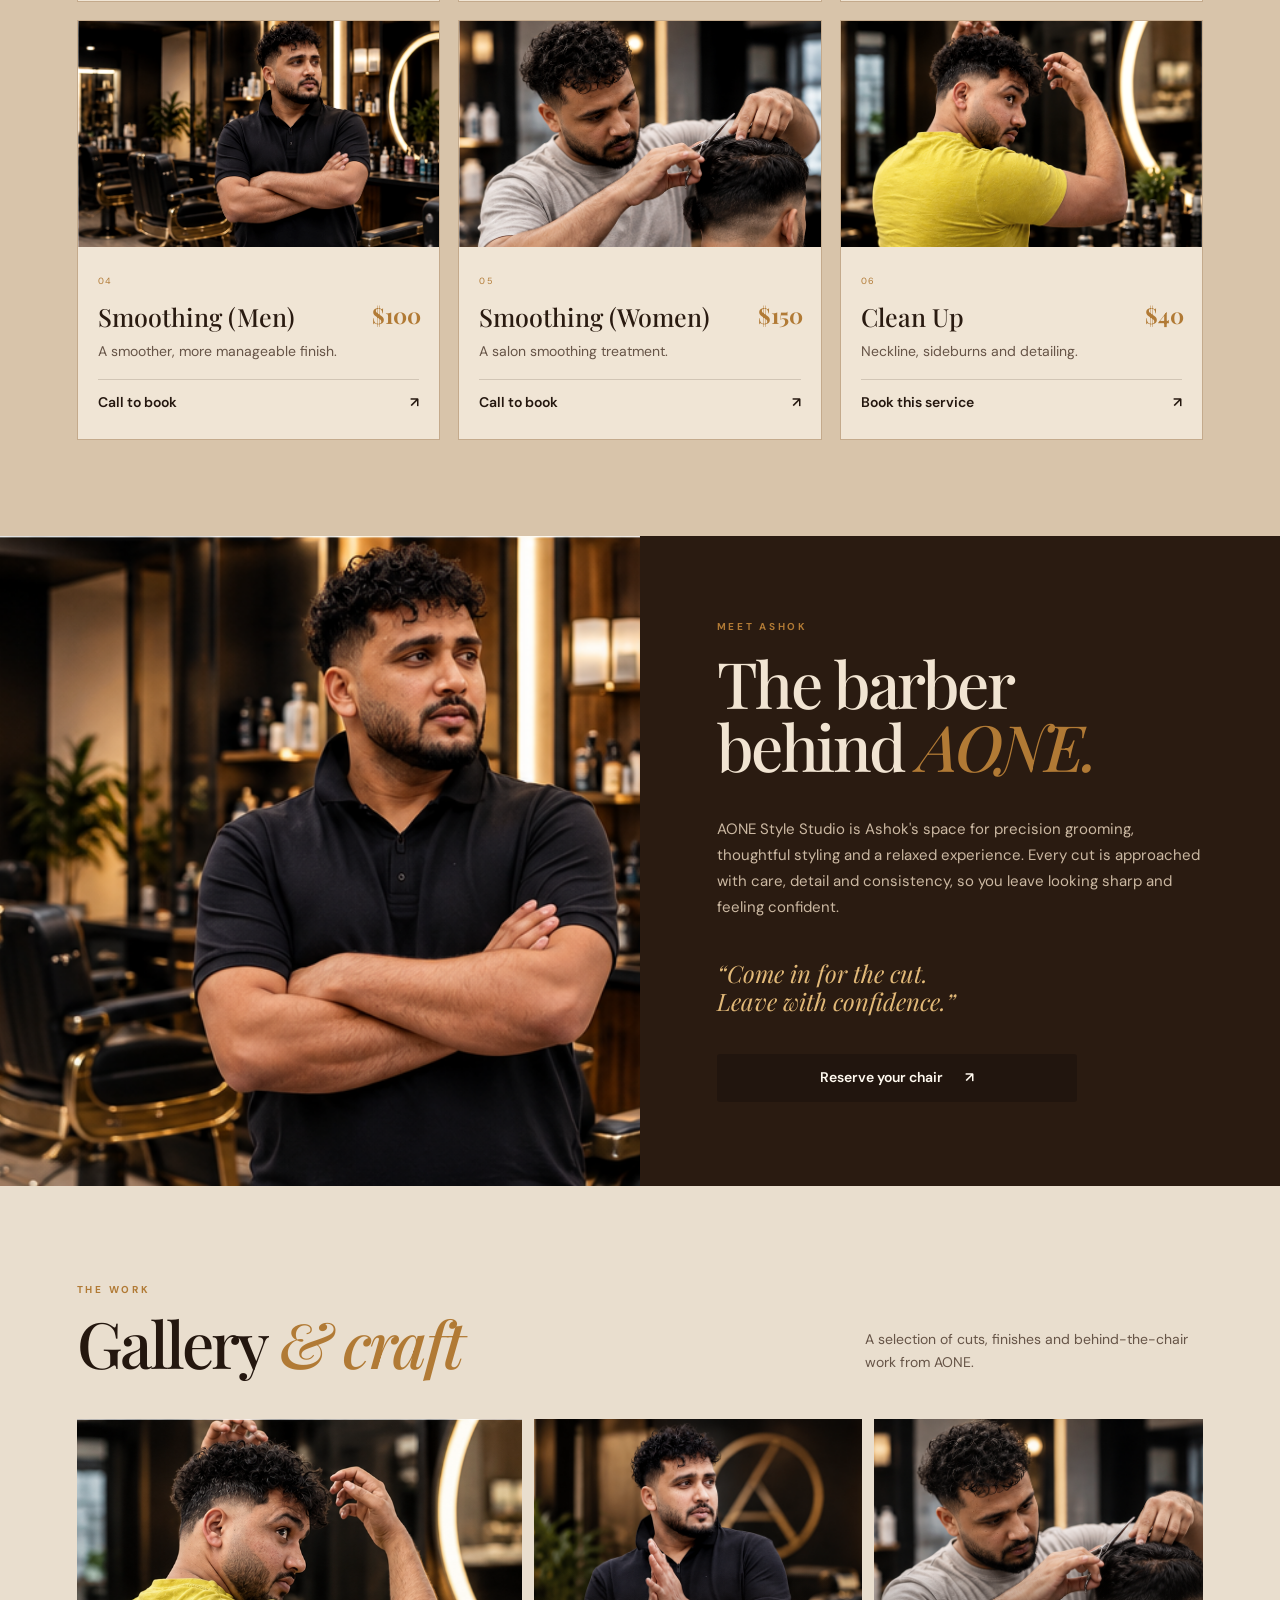
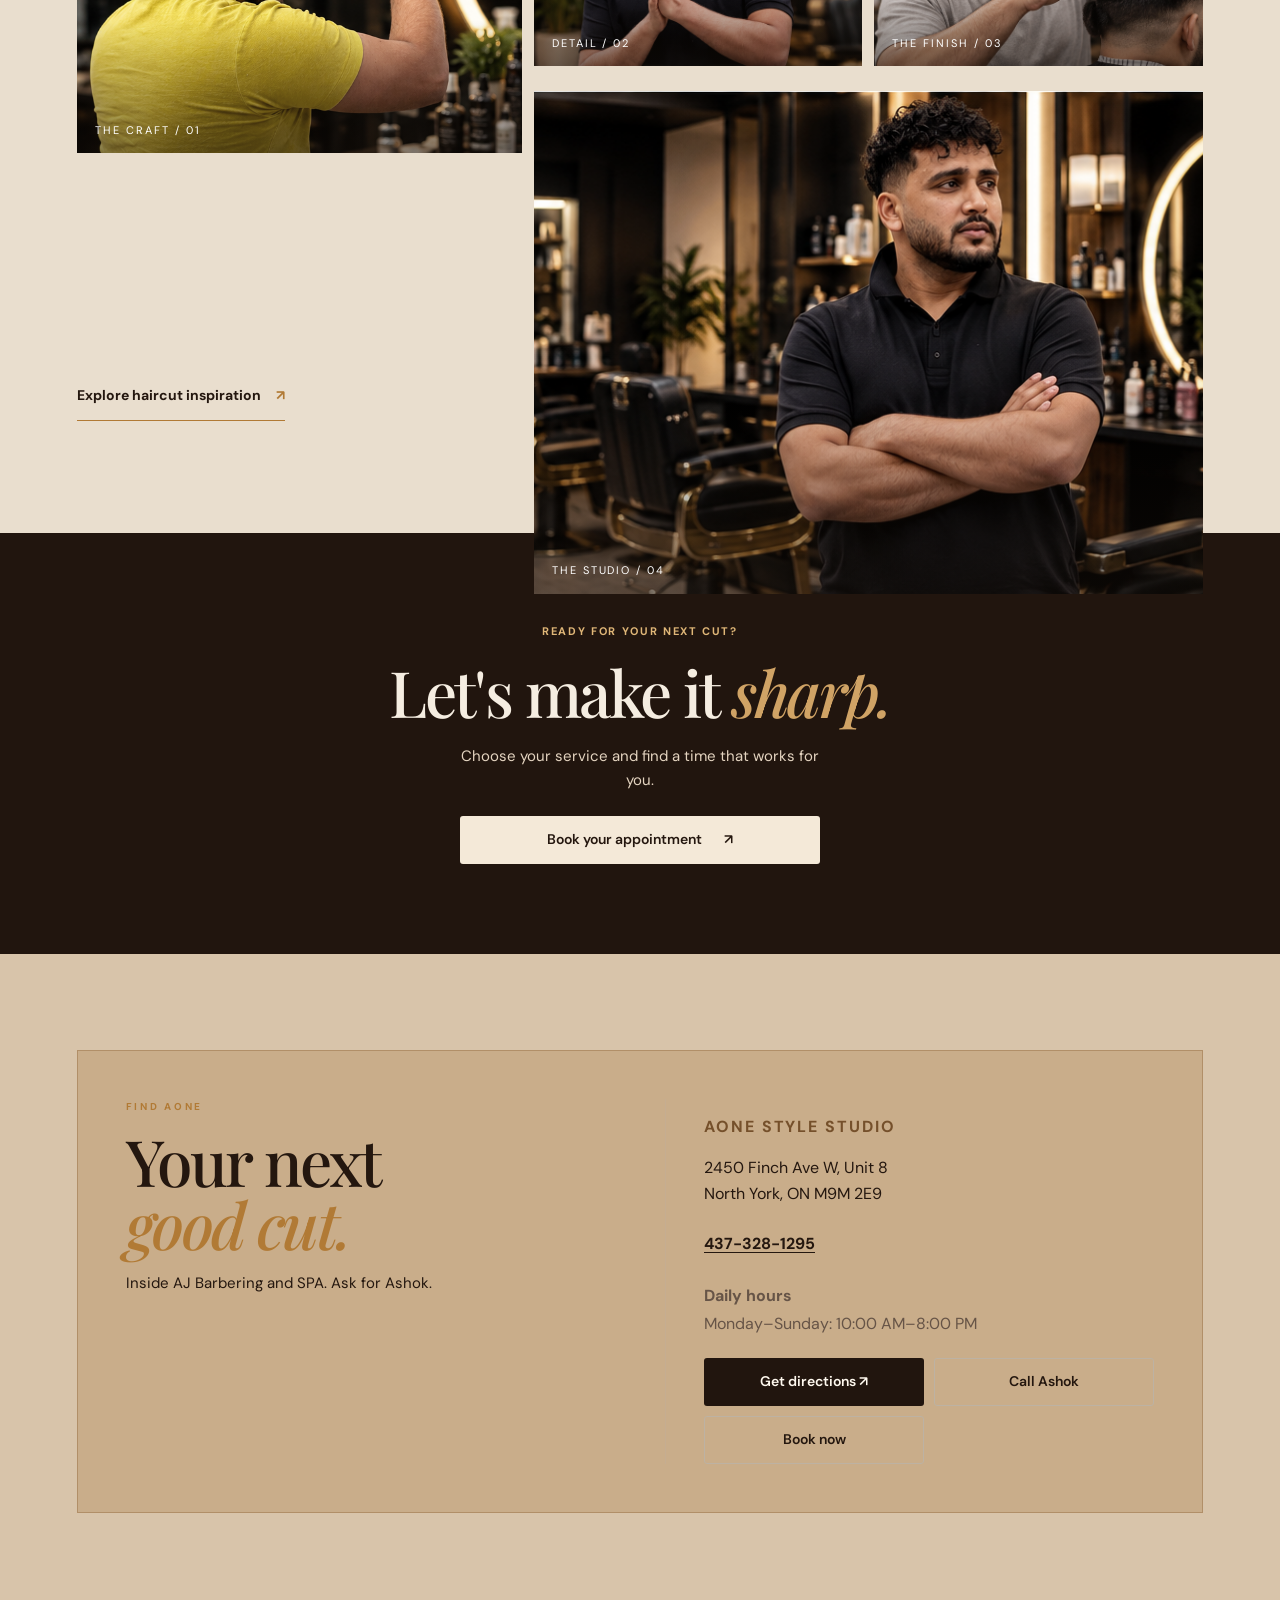
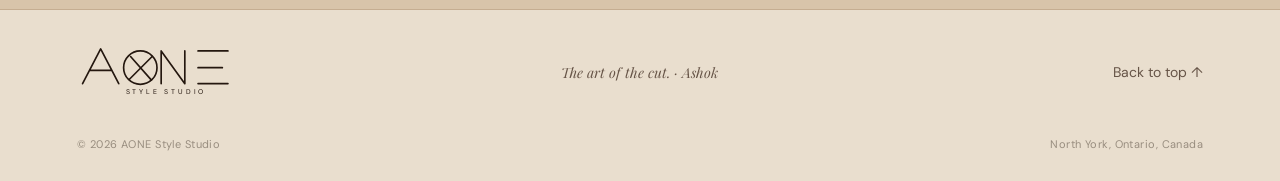
==== commit 1d4c2422: "Use phone booking for smoothing services" ====
--- a/index.html
+++ b/index.html
@@ -67,8 +67,8 @@
 <article class="service-card featured"><div class="service-photo"><img loading="lazy" decoding="async" src="assets/barbershop_2_top_right.png" alt="Men's haircut"></div><div class="service-body"><span class="service-number">01</span><h3>Men's Haircut</h3><p>Precision cut and polished finish.</p><strong>$20</strong><a class="service-book" href="https://script.google.com/macros/s/AKfycbw8IUYT4Ej5JiEEAC_2AhoZwCSIKXdfezGEaNW5wRqb0V2vjqFC76N0S4lc0GJBhWE/exec">Book this service <span>↗</span></a></div></article>
 <article class="service-card"><div class="service-photo"><img loading="lazy" decoding="async" src="assets/barbershop_3_bottom_left.png" alt="Children's haircut"></div><div class="service-body"><span class="service-number">02</span><h3>Regular Children's Haircut</h3><p>A patient, tidy cut for kids.</p><strong>$20</strong><a class="service-book" href="https://script.google.com/macros/s/AKfycbw8IUYT4Ej5JiEEAC_2AhoZwCSIKXdfezGEaNW5wRqb0V2vjqFC76N0S4lc0GJBhWE/exec">Book this service <span>↗</span></a></div></article>
 <article class="service-card"><div class="service-photo"><img loading="lazy" decoding="async" src="assets/barbershop_1_top_left.png" alt="Women's haircut"></div><div class="service-body"><span class="service-number">03</span><h3>Women's Haircut</h3><p>A tailored cut, shape and style.</p><strong>$45</strong><a class="service-book" href="https://script.google.com/macros/s/AKfycbw8IUYT4Ej5JiEEAC_2AhoZwCSIKXdfezGEaNW5wRqb0V2vjqFC76N0S4lc0GJBhWE/exec">Book this service <span>↗</span></a></div></article>
-<article class="service-card"><div class="service-photo"><img loading="lazy" decoding="async" src="assets/barbershop_4_bottom_right.png" alt="Men's hair styling"></div><div class="service-body"><span class="service-number">04</span><h3>Smoothing (Men)</h3><p>A smoother, more manageable finish.</p><strong>$100</strong><a class="service-book" href="https://script.google.com/macros/s/AKfycbw8IUYT4Ej5JiEEAC_2AhoZwCSIKXdfezGEaNW5wRqb0V2vjqFC76N0S4lc0GJBhWE/exec">Book this service <span>↗</span></a></div></article>
-<article class="service-card"><div class="service-photo"><img loading="lazy" decoding="async" src="assets/barbershop_2_top_right.png" alt="Hair smoothing treatment"></div><div class="service-body"><span class="service-number">05</span><h3>Smoothing (Women)</h3><p>A salon smoothing treatment.</p><strong>$150</strong><a class="service-book" href="https://script.google.com/macros/s/AKfycbw8IUYT4Ej5JiEEAC_2AhoZwCSIKXdfezGEaNW5wRqb0V2vjqFC76N0S4lc0GJBhWE/exec">Book this service <span>↗</span></a></div></article>
+<article class="service-card"><div class="service-photo"><img loading="lazy" decoding="async" src="assets/barbershop_4_bottom_right.png" alt="Men's hair styling"></div><div class="service-body"><span class="service-number">04</span><h3>Smoothing (Men)</h3><p>A smoother, more manageable finish.</p><strong>$100</strong><a class="service-book" href="tel:+14373281295">Call to book <span>↗</span></a></div></article>
+<article class="service-card"><div class="service-photo"><img loading="lazy" decoding="async" src="assets/barbershop_2_top_right.png" alt="Hair smoothing treatment"></div><div class="service-body"><span class="service-number">05</span><h3>Smoothing (Women)</h3><p>A salon smoothing treatment.</p><strong>$150</strong><a class="service-book" href="tel:+14373281295">Call to book <span>↗</span></a></div></article>
 <article class="service-card"><div class="service-photo"><img loading="lazy" decoding="async" src="assets/barbershop_3_bottom_left.png" alt="Hairline and neckline clean up"></div><div class="service-body"><span class="service-number">06</span><h3>Clean Up</h3><p>Neckline, sideburns and detailing.</p><strong>$40</strong><a class="service-book" href="https://script.google.com/macros/s/AKfycbw8IUYT4Ej5JiEEAC_2AhoZwCSIKXdfezGEaNW5wRqb0V2vjqFC76N0S4lc0GJBhWE/exec">Book this service <span>↗</span></a></div></article>
 </div></section>
 <section class="story" id="about"><div class="story-image"><img loading="lazy" decoding="async" src="assets/barbershop_4_bottom_right.png" alt="Ashok at AONE Style Studio"></div><div class="story-copy"><p class="eyebrow">MEET ASHOK</p><h2>The barber<br>behind <em>AONE.</em></h2><p>AONE Style Studio is Ashok's space for precision grooming, thoughtful styling and a relaxed experience. Every cut is approached with care, detail and consistency, so you leave looking sharp and feeling confident.</p><p class="quote">“Come in for the cut.<br>Leave with confidence.”</p><a class="button button-dark" href="https://script.google.com/macros/s/AKfycbw8IUYT4Ej5JiEEAC_2AhoZwCSIKXdfezGEaNW5wRqb0V2vjqFC76N0S4lc0GJBhWE/exec">Reserve your chair <span>↗</span></a></div></section>
--- a/launch.css
+++ b/launch.css
@@ -0,0 +1,89 @@
+/* AONE Style Studio launch polish: loaded after styles.css. */
+:root{--launch-ink:#24170f;--launch-paper:#e9dece;--launch-dark:#21150e;--launch-gold:#b17a35;--launch-line:#c5ad91}
+html{scroll-behavior:smooth;scroll-padding-top:88px;overflow-x:clip}
+body{min-width:320px;overflow-x:clip}
+img{max-width:100%}
+a{-webkit-tap-highlight-color:transparent}
+a:focus-visible,button:focus-visible{outline:3px solid #946022;outline-offset:3px}
+.site-header{min-height:70px;height:auto;padding-top:max(8px,env(safe-area-inset-top));padding-bottom:8px;gap:14px}
+.site-header .logo{flex:0 1 158px;min-width:0}.site-header .logo svg{display:block;max-width:100%}
+.desktop-nav a,.phone-link{min-height:44px;display:inline-flex;align-items:center}
+.button{min-height:48px;border-radius:3px;font-size:14px;line-height:1.25;text-align:center}.button.small{min-height:44px}.button:hover{transform:none;filter:brightness(1.05)}
+.menu-toggle{min-width:44px;min-height:44px;padding:6px;cursor:pointer;touch-action:manipulation}
+.mobile-nav{top:70px;max-height:calc(100dvh - 70px);overflow-y:auto;padding:18px 6vw max(24px,env(safe-area-inset-bottom));gap:6px;box-shadow:0 12px 24px rgb(30 21 14 / 12%)}
+.mobile-nav a:not(.button){display:flex;align-items:center;min-height:48px;padding:8px 0;font-size:16px;border-bottom:1px solid var(--launch-line)}.mobile-nav .button{margin:10px 0}
+.hero-banner{margin-top:70px;min-height:580px;height:min(76svh,760px);position:relative;isolation:isolate}
+.banner-slide img{object-fit:cover;object-position:center 38%}
+.banner-shade{background:linear-gradient(90deg,rgb(27 17 10 / 78%) 0%,rgb(27 17 10 / 52%) 48%,rgb(27 17 10 / 20%) 100%),linear-gradient(0deg,rgb(27 17 10 / 40%) 0%,transparent 50%)}
+.banner-content{padding:48px 6vw 104px;justify-content:center;width:100%}
+.banner-content .eyebrow{color:#f0cc93;font-size:11px;letter-spacing:.16em;line-height:1.5}
+.banner-content h1{margin:20px 0;font-size:clamp(58px,14vw,84px);line-height:.92}
+.banner-content>p:not(.eyebrow){max-width:36ch;font-size:15px;line-height:1.65;color:#fff3e2}
+.banner-content .hero-actions{width:100%;display:grid;grid-template-columns:minmax(0,1fr);gap:10px;margin-top:24px}
+.banner-content .hero-actions .button{width:100%;min-height:50px;white-space:normal;padding:10px 16px}
+.banner-content .button-outline{color:#fff8ed;border-color:#f0dfc8;background:rgb(27 17 10 / 25%)}
+.banner-caption{left:6vw;right:6vw;bottom:20px;max-width:100%;font-size:9px;letter-spacing:.12em}
+.hero-details-strip{display:grid;grid-template-columns:minmax(0,1fr);gap:14px;padding:24px 6vw;background:#d9c5aa}
+.hero-details-strip>div,.hero-details-strip>div:first-child,.hero-details-strip>div:last-child{display:grid;grid-template-columns:28px minmax(0,1fr);align-items:start;gap:10px;padding:0;border:0;min-width:0}
+.hero-details-strip b{font-size:12px;line-height:1.4}.hero-details-strip small{font-size:14px;line-height:1.5;overflow-wrap:anywhere}
+.ticker{font-size:10px;letter-spacing:.18em}
+.section{padding:64px 6vw}.section-top{grid-template-columns:minmax(0,1fr);gap:14px;margin-bottom:28px}
+.section-top h2,.location-card h2,.story-copy h2{font-size:clamp(42px,11vw,64px);line-height:.98;overflow-wrap:break-word}
+.section-top>p{justify-self:start;max-width:38ch;font-size:14px;line-height:1.65}
+.service-grid{grid-template-columns:minmax(0,1fr);gap:16px}.service-card{min-width:0}
+.service-photo{height:auto;aspect-ratio:16/10}.service-photo img{object-fit:cover}
+.service-body{min-height:0;padding:20px 20px 76px}.service-body h3{margin:12px 0 10px;padding-right:78px;font-size:25px;line-height:1.12;overflow-wrap:break-word}
+.service-body p{max-width:38ch;font-size:14px;line-height:1.55}.service-body strong{right:18px;top:52px;font-size:22px}
+.service-body a.service-book{left:20px;right:20px;bottom:16px;min-height:44px;padding:12px 0 0;font-size:14px;line-height:1.5}
+.story{grid-template-columns:minmax(0,1fr)}.story-image{min-height:0;aspect-ratio:4/3}.story-copy{padding:56px 6vw}
+.story-copy>p:not(.eyebrow):not(.quote){font-size:15px;line-height:1.75}.story-copy .button{width:100%;max-width:360px}
+.gallery-grid{grid-template-columns:minmax(0,1fr);grid-auto-rows:auto;gap:12px}
+.gallery-card,.gallery-card.large,.gallery-card.wide{grid-column:auto;grid-row:auto;aspect-ratio:4/3;min-width:0}.gallery-card img{object-fit:cover}.gallery-card span{font-size:11px}
+.gallery-more{margin-top:26px}.text-link{display:inline-flex;align-items:center;min-height:44px;font-size:14px}
+.booking-cta{padding:64px 6vw;text-align:center;background:var(--launch-dark);color:#f5ede1}
+.booking-cta .eyebrow{color:#e0b778;font-size:11px;letter-spacing:.15em}
+.booking-cta h2{margin:20px 0;font-family:"Playfair Display",serif;font-size:clamp(42px,11vw,64px);font-weight:500;line-height:1}.booking-cta h2 em{color:#d0a365}
+.booking-cta>p:not(.eyebrow){max-width:36ch;margin:0 auto 24px;color:#e4d4c0;font-size:15px;line-height:1.6}
+.booking-cta .button{width:100%;max-width:360px;background:#f4e9d8;color:#24170f}
+.location{padding:64px 6vw calc(64px + env(safe-area-inset-bottom))}.location-card{min-height:0;grid-template-columns:minmax(0,1fr);gap:26px;padding:28px 22px;align-items:start}
+.location-card h2{margin:16px 0}.location-intro{font-size:15px;line-height:1.6}
+.location-info{min-width:0;border:0;border-top:1px solid var(--launch-line);padding:22px 0 0}
+.location-label{color:#75502b;font-size:11px;font-weight:700;letter-spacing:.12em}
+.location-info address{margin:12px 0;font-size:16px;line-height:1.65;font-style:normal}
+.location-phone{margin:14px 0;font-size:20px;font-weight:700}.location-phone a{display:inline-flex;min-height:44px;align-items:center;text-decoration:underline;text-underline-offset:3px}
+.location-info .hours{font-size:14px;line-height:1.75}.location-actions{display:grid;grid-template-columns:minmax(0,1fr);gap:10px;margin-top:20px}.location-actions .button{width:100%;white-space:normal}
+.footer-main{grid-template-columns:minmax(0,1fr);gap:14px;padding:34px 6vw}.footer-main .logo{width:160px;max-width:100%}
+.footer-main p,.footer-main>a:last-child{margin:0;text-align:left;font-size:14px}.footer-main>a:last-child{display:inline-flex;align-items:center;min-height:44px}
+.footer-bottom{padding:0 6vw 100px;gap:8px;font-size:11px;line-height:1.5;letter-spacing:.04em}
+.mobile-book-bar{position:fixed;z-index:100;left:0;right:0;bottom:0;display:flex;align-items:center;justify-content:space-between;gap:16px;min-height:62px;padding:10px 6vw calc(10px + env(safe-area-inset-bottom));background:#21150e;color:#fff8ed;border-top:1px solid #a77940;box-shadow:0 -5px 22px rgb(0 0 0 / 15%);font-size:16px;font-weight:700;text-decoration:none;touch-action:manipulation}
+.mobile-book-bar span:last-child{font-size:20px;color:#e2b776}
+@media(min-width:621px){
+ .hero-banner{min-height:600px;height:min(72svh,760px)}.banner-content{padding-left:7vw;padding-right:7vw}.banner-content h1{font-size:clamp(76px,9vw,112px)}
+ .banner-content .hero-actions{display:flex;flex-wrap:wrap;width:auto}.banner-content .hero-actions .button{width:auto;min-width:160px}
+ .hero-details-strip{grid-template-columns:repeat(3,minmax(0,1fr));padding-left:6vw;padding-right:6vw}
+ .service-grid{grid-template-columns:repeat(2,minmax(0,1fr))}.gallery-grid{grid-template-columns:repeat(2,minmax(0,1fr))}
+ .gallery-card.large{grid-row:span 2}.gallery-card.wide{grid-column:span 2}
+ .location-actions{grid-template-columns:repeat(2,minmax(0,1fr))}.location-actions .button:last-child{grid-column:1/-1}
+}
+@media(min-width:951px){
+ .site-header{min-height:76px;padding-left:4vw;padding-right:4vw}.site-header .logo{flex-basis:180px}
+ .hero-banner{margin-top:76px;min-height:620px;height:min(70vh,800px)}.banner-content{padding-left:7vw;padding-right:7vw}.banner-content .hero-actions{display:flex}
+ .hero-details-strip{padding-top:24px;padding-bottom:24px}.hero-details-strip>div{padding:4px 18px;border-right:1px solid var(--launch-line)}
+ .hero-details-strip>div:first-child{padding-left:0}.hero-details-strip>div:last-child{padding-right:0;border-right:0}
+ .section{padding-top:96px;padding-bottom:96px}.section-top{grid-template-columns:minmax(0,1fr) minmax(220px,.45fr);gap:36px;margin-bottom:42px}
+ .service-grid{grid-template-columns:repeat(3,minmax(0,1fr));gap:18px}.service-photo{aspect-ratio:16/10}
+ .story{grid-template-columns:minmax(0,1fr) minmax(0,1fr)}.story-image{min-height:520px;aspect-ratio:auto}.story-copy{padding:70px 6vw}
+ .gallery-grid{grid-template-columns:1.15fr .85fr .85fr;grid-auto-rows:260px}.gallery-card.large{grid-row:span 2}.gallery-card.wide{grid-column:span 2}
+ .booking-cta{padding:90px 6vw}.location-card{grid-template-columns:minmax(0,1fr) minmax(0,1fr);gap:50px;padding:48px}
+ .location-info{border-top:0;border-left:1px solid var(--launch-line);padding:0 0 0 38px}
+ .location-actions{grid-template-columns:repeat(2,minmax(0,1fr))}.location-actions .button:last-child{grid-column:auto}
+ .footer-main{grid-template-columns:repeat(3,minmax(0,1fr));align-items:center}.footer-main p{text-align:center}.footer-main>a:last-child{justify-self:end}
+ .footer-bottom{padding-bottom:28px}.mobile-book-bar{display:none}
+}
+@media(max-width:950px){.mobile-book-bar{display:flex}body{padding-bottom:calc(72px + env(safe-area-inset-bottom))}.footer-bottom{padding-bottom:24px}}
+@media(max-width:390px){
+ .site-header .logo{flex-basis:142px}.banner-content h1{font-size:58px}.banner-content>p:not(.eyebrow){font-size:14px}
+ .banner-caption{font-size:8px}.service-body{padding-left:16px;padding-right:16px}
+ .service-body a.service-book{left:16px;right:16px}.location-card{padding:24px 18px}
+}
+@media(prefers-reduced-motion:reduce){html{scroll-behavior:auto}*,*::before,*::after{animation-duration:.01ms!important;animation-iteration-count:1!important;scroll-behavior:auto!important;transition-duration:.01ms!important}}
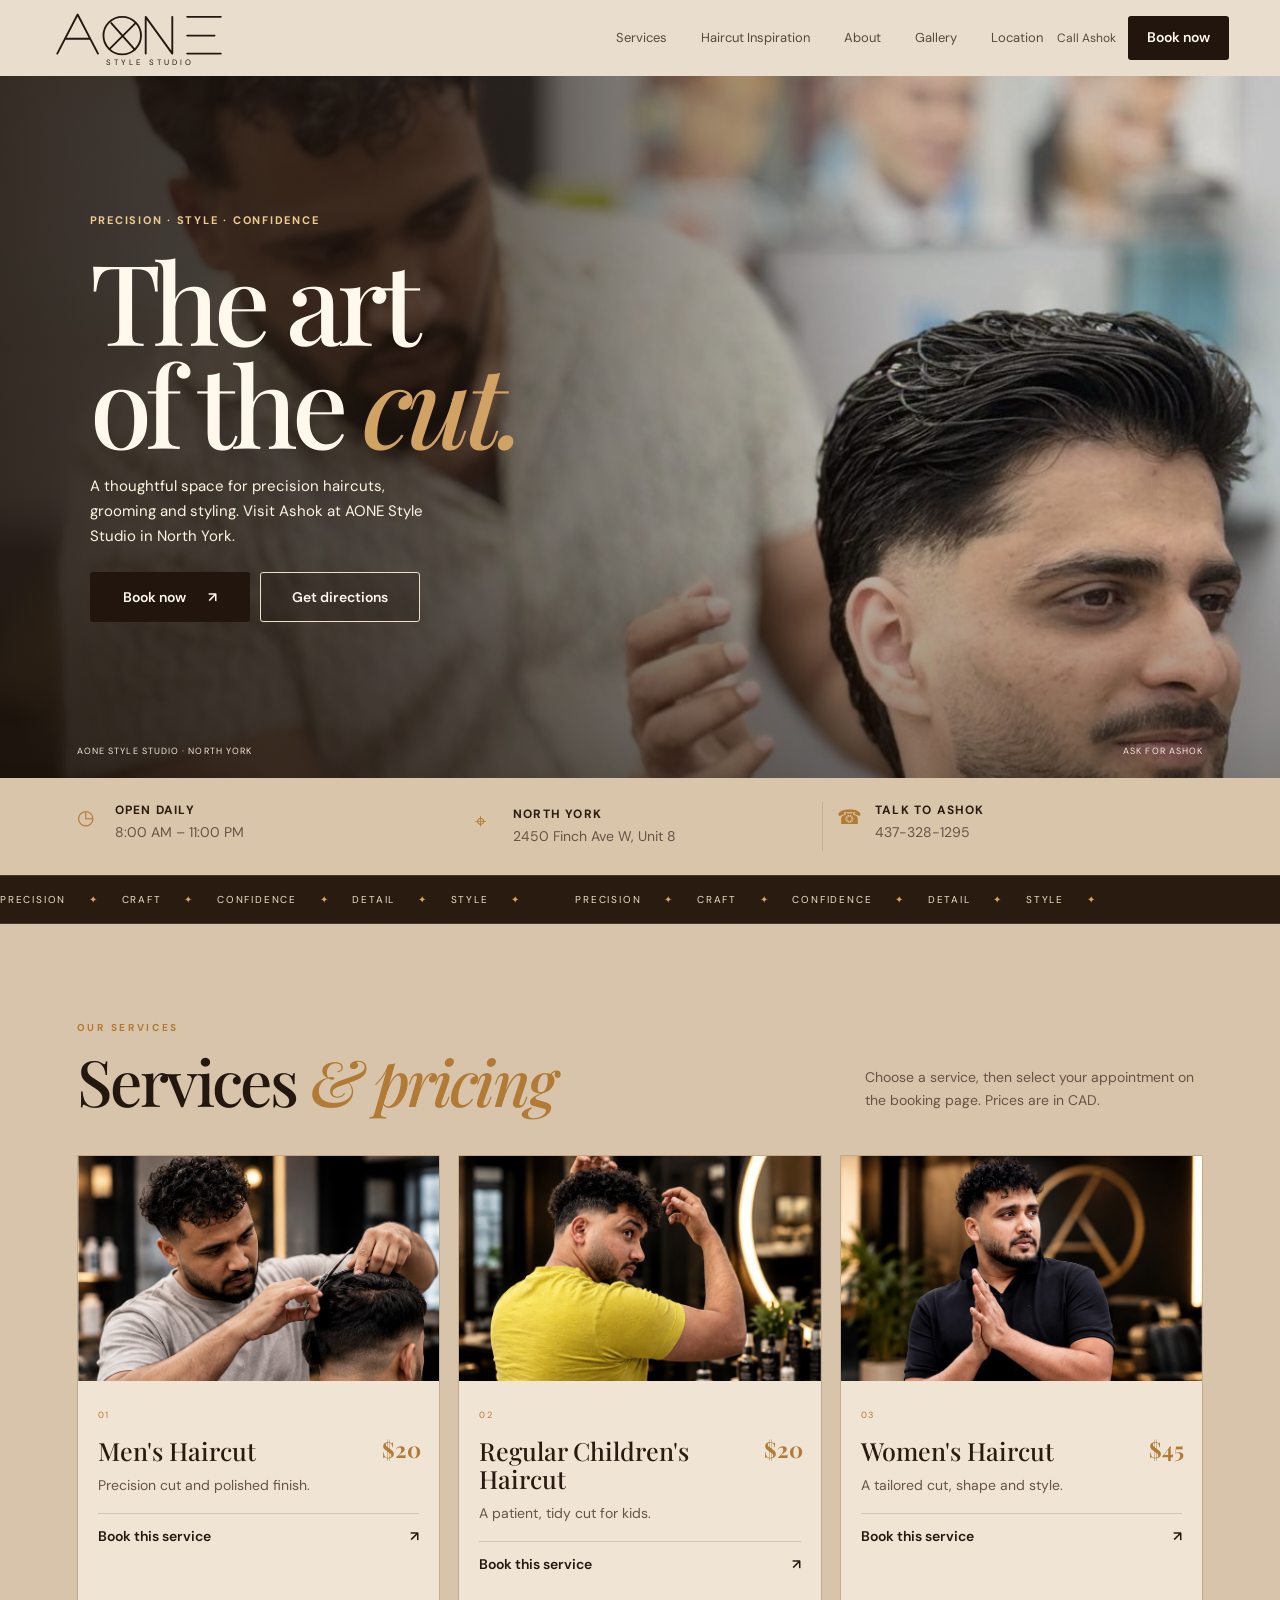
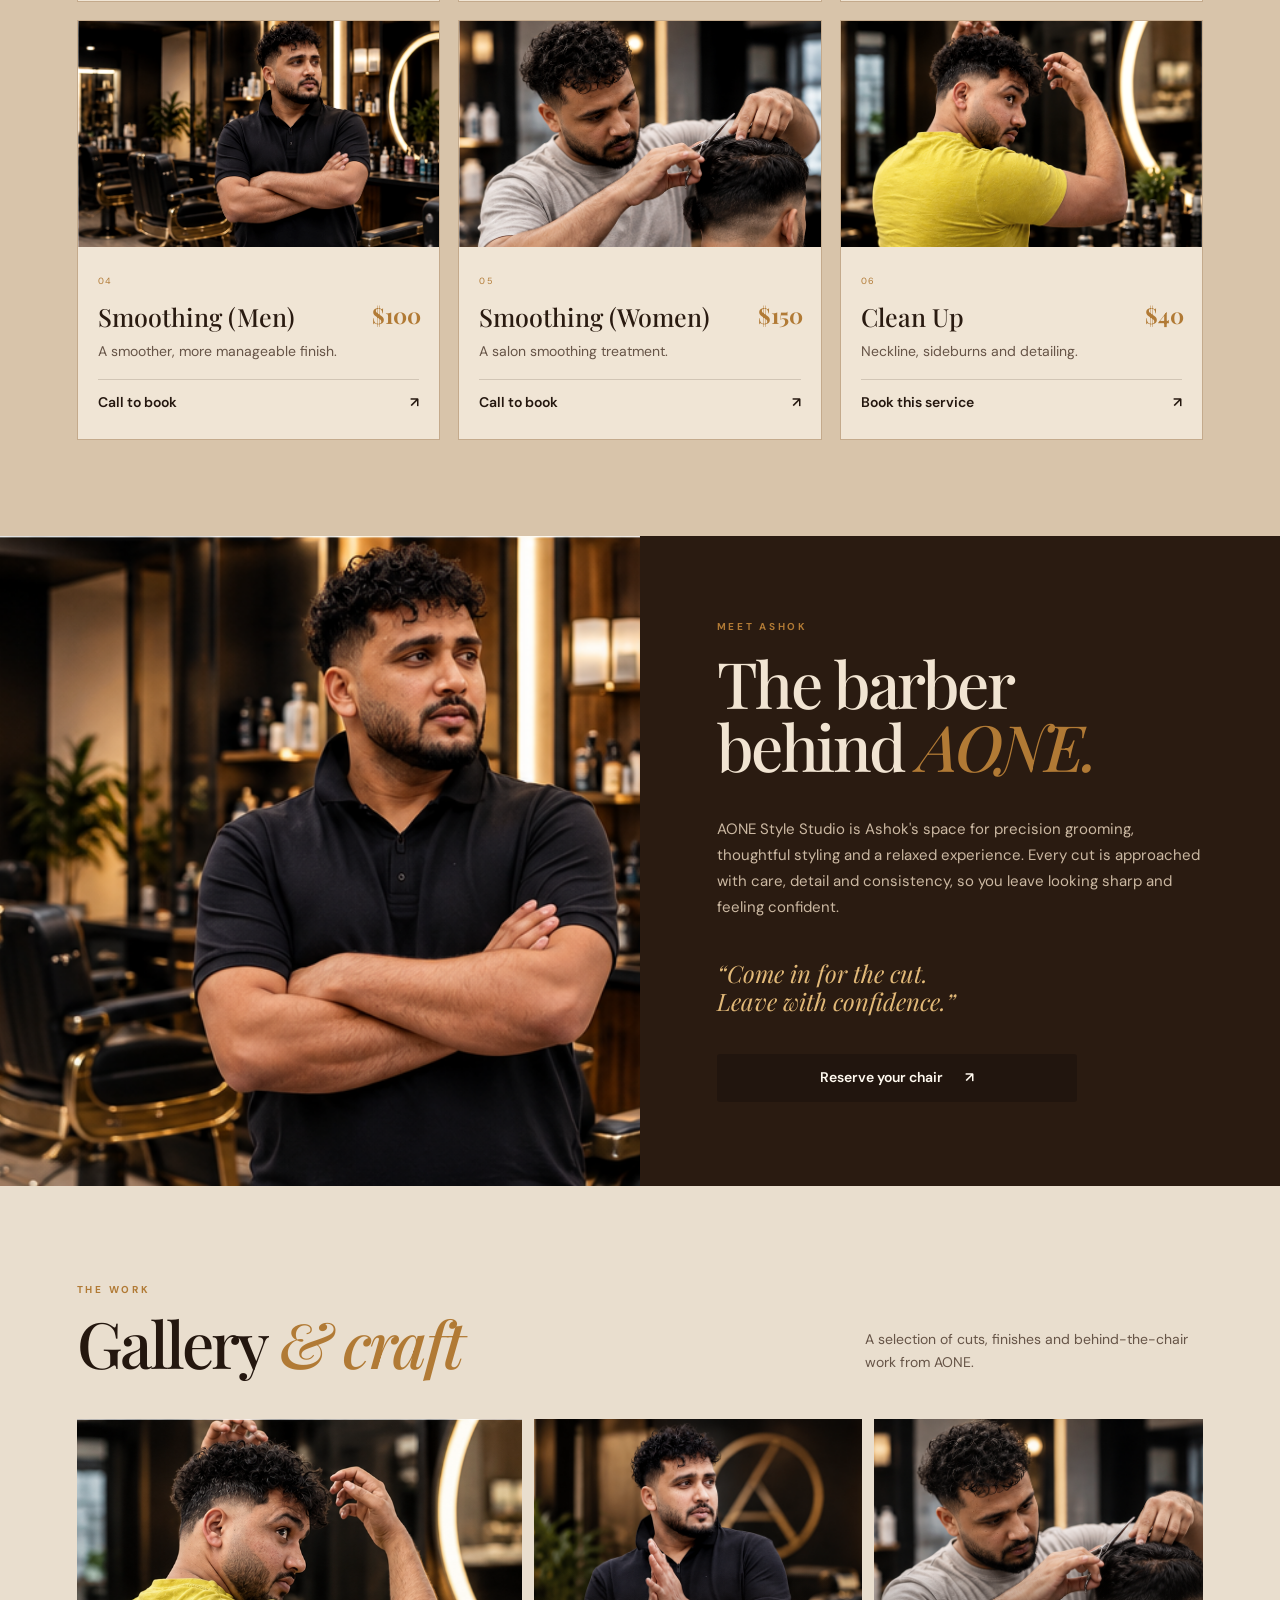
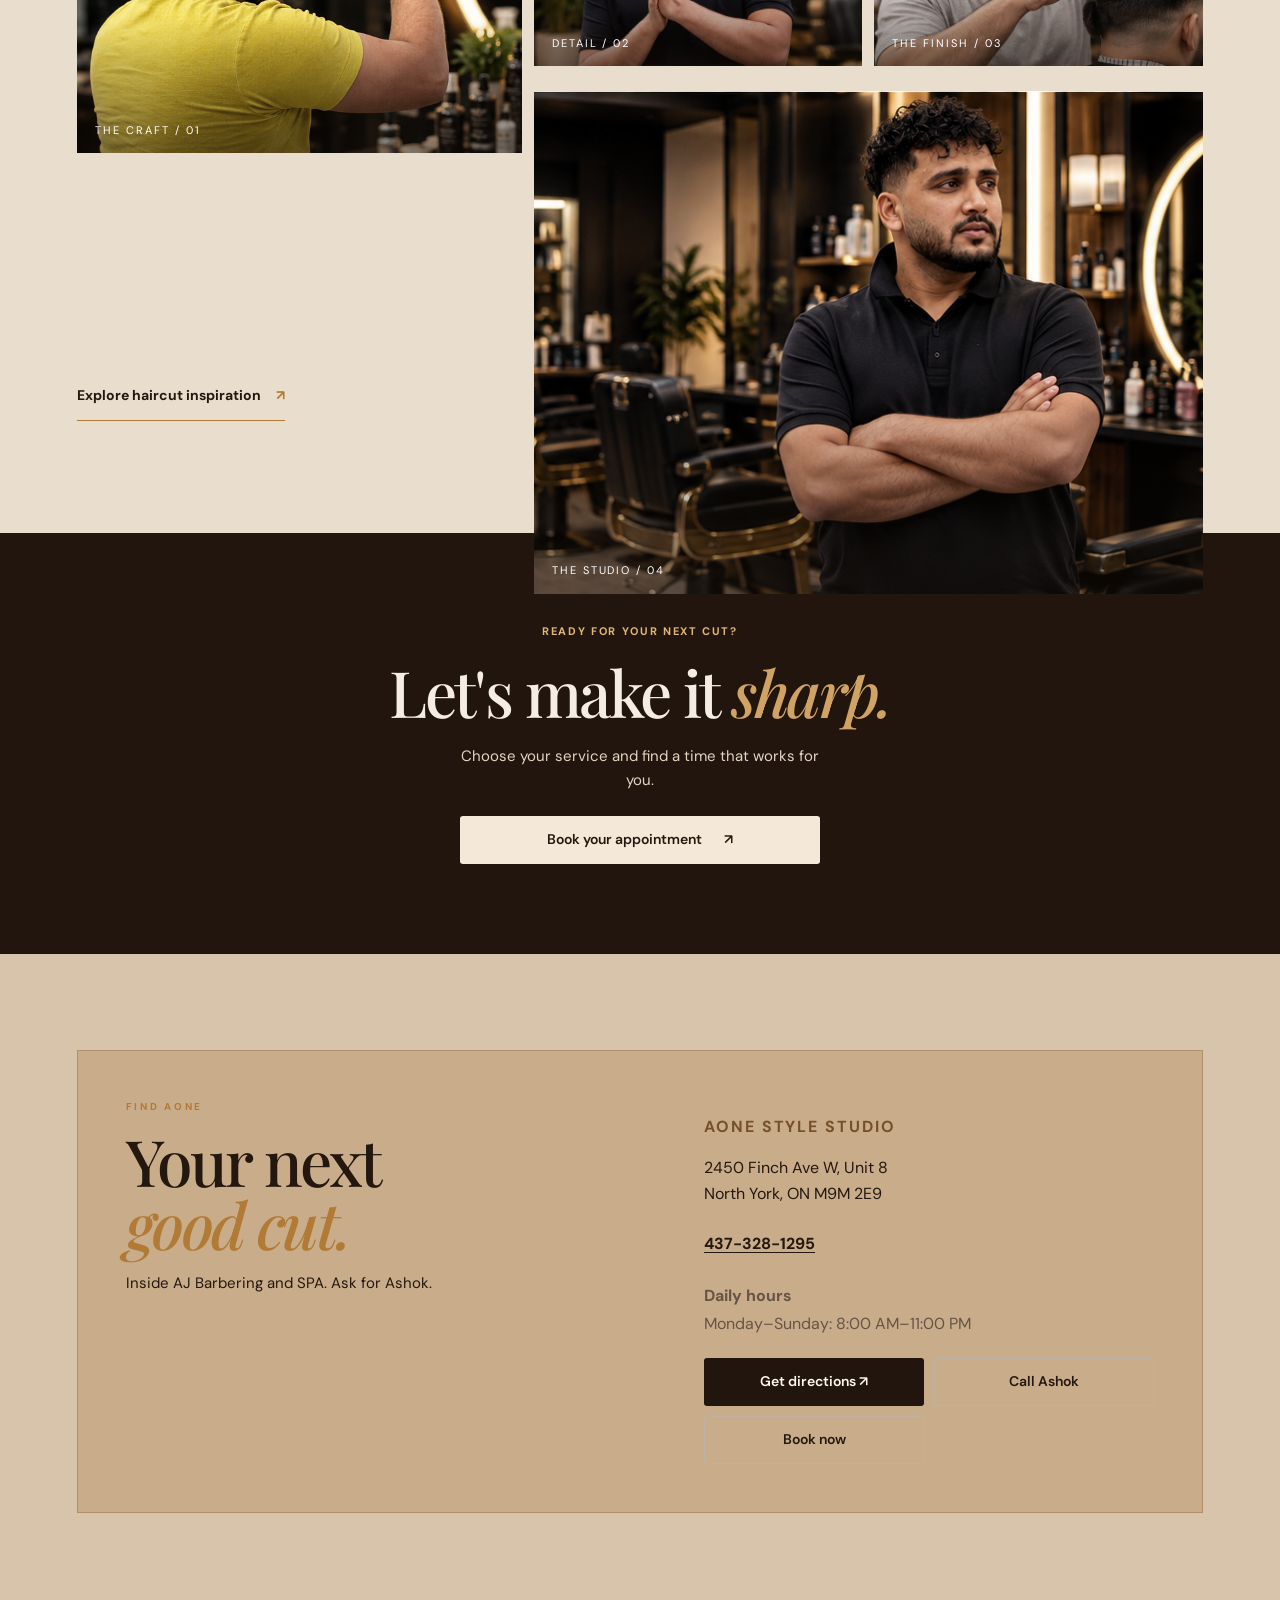
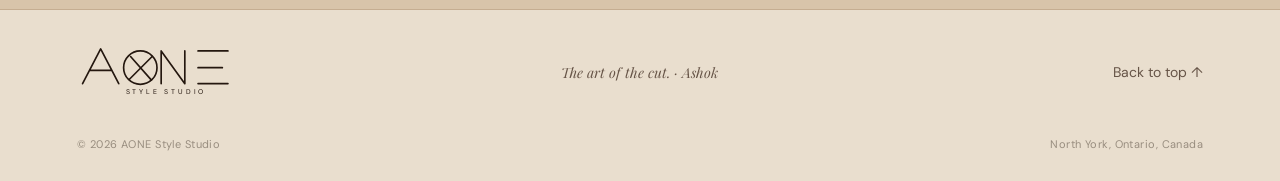
==== commit 7ad1fc37: "Update daily studio hours to 8 AM–11 PM" ====
--- a/index.html
+++ b/index.html
@@ -7,12 +7,13 @@
   <meta name="description" content="Book a haircut with Ashok at AONE Style Studio in North York, Toronto. Explore men's and women's haircuts, children's cuts, grooming and smoothing services.">
   <meta name="robots" content="index,follow">
   <title>Barber in North York, Toronto | AONE Style Studio</title>
+  <link rel="canonical" href="https://aonestylestudio.com/">
   <meta property="og:type" content="website">
   <meta property="og:title" content="AONE Style Studio | Barber in North York">
   <meta property="og:description" content="Precision haircuts and grooming with Ashok at 2450 Finch Ave W, Unit 8, North York. Book your appointment online.">
-  <meta property="og:image" content="https://aone-style-studi.vercel.app/barber-ashok.jpg">
+  <meta property="og:image" content="https://aonestylestudio.com/barber-ashok.jpg">
   <meta property="og:image:alt" content="Ashok at AONE Style Studio">
-  <meta property="og:url" content="https://aone-style-studi.vercel.app/">
+  <meta property="og:url" content="https://aonestylestudio.com/">
   <link rel="preconnect" href="https://fonts.googleapis.com">
   <link rel="preconnect" href="https://fonts.gstatic.com" crossorigin>
   <link rel="preconnect" href="https://script.google.com">
@@ -23,15 +24,15 @@
   {
     "@context":"https://schema.org",
     "@type":"BarberShop",
-    "@id":"https://aone-style-studi.vercel.app/#business",
+    "@id":"https://aonestylestudio.com/#business",
     "name":"AONE Style Studio",
     "description":"Barber and hair styling services with Ashok in North York, Toronto.",
-    "url":"https://aone-style-studi.vercel.app/",
-    "image":"https://aone-style-studi.vercel.app/barber-ashok.jpg",
+    "url":"https://aonestylestudio.com/",
+    "image":"https://aonestylestudio.com/barber-ashok.jpg",
     "telephone":"+1-437-328-1295",
     "priceRange":"$20-$150 CAD",
     "address":{"@type":"PostalAddress","streetAddress":"2450 Finch Ave W, Unit 8","addressLocality":"North York","addressRegion":"ON","postalCode":"M9M 2E9","addressCountry":"CA"},
-    "openingHoursSpecification":[{"@type":"OpeningHoursSpecification","dayOfWeek":["Monday","Tuesday","Wednesday","Thursday","Friday","Saturday","Sunday"],"opens":"10:00","closes":"20:00"}],
+    "openingHoursSpecification":[{"@type":"OpeningHoursSpecification","dayOfWeek":["Monday","Tuesday","Wednesday","Thursday","Friday","Saturday","Sunday"],"opens":"08:00","closes":"23:00"}],
     "hasOfferCatalog":{"@type":"OfferCatalog","name":"Hair and grooming services","itemListElement":[
       {"@type":"Offer","priceCurrency":"CAD","price":"20","itemOffered":{"@type":"Service","name":"Men's Haircut"}},
       {"@type":"Offer","priceCurrency":"CAD","price":"20","itemOffered":{"@type":"Service","name":"Regular Children's Haircut"}},
@@ -61,7 +62,7 @@
   <div class="banner-content"><p class="eyebrow">PRECISION · STYLE · CONFIDENCE</p><h1>The art<br>of the <em>cut.</em></h1><p>A thoughtful space for precision haircuts, grooming and styling. Visit Ashok at AONE Style Studio in North York.</p><div class="hero-actions"><a class="button button-dark" href="https://script.google.com/macros/s/AKfycbw8IUYT4Ej5JiEEAC_2AhoZwCSIKXdfezGEaNW5wRqb0V2vjqFC76N0S4lc0GJBhWE/exec">Book now <span>↗</span></a><a class="button button-outline" href="https://www.google.com/maps/dir/?api=1&destination=2450+Finch+Ave+W+Unit+8%2C+North+York%2C+ON+M9M+2E9" target="_blank" rel="noopener noreferrer">Get directions</a></div></div>
   <div class="banner-caption"><span>AONE STYLE STUDIO · NORTH YORK</span><span>ASK FOR ASHOK</span></div>
 </section>
-<section class="hero-details-strip" aria-label="Quick studio information"><div><span class="detail-icon" aria-hidden="true">◷</span><span><b>Open daily</b><small>10:00 AM – 8:00 PM</small></span></div><div><span class="detail-icon" aria-hidden="true">⌖</span><span><b>North York</b><small>2450 Finch Ave W, Unit 8</small></span></div><div><span class="detail-icon" aria-hidden="true">☎</span><span><b>Talk to Ashok</b><small><a href="tel:+14373281295">437-328-1295</a></small></span></div></section>
+<section class="hero-details-strip" aria-label="Quick studio information"><div><span class="detail-icon" aria-hidden="true">◷</span><span><b>Open daily</b><small>8:00 AM – 11:00 PM</small></span></div><div><span class="detail-icon" aria-hidden="true">⌖</span><span><b>North York</b><small>2450 Finch Ave W, Unit 8</small></span></div><div><span class="detail-icon" aria-hidden="true">☎</span><span><b>Talk to Ashok</b><small><a href="tel:+14373281295">437-328-1295</a></small></span></div></section>
 <div class="ticker" aria-label="AONE Style Studio values"><div class="ticker-track"><span>PRECISION <i>✦</i> CRAFT <i>✦</i> CONFIDENCE <i>✦</i> DETAIL <i>✦</i> STYLE <i>✦</i></span><span aria-hidden="true">PRECISION <i>✦</i> CRAFT <i>✦</i> CONFIDENCE <i>✦</i> DETAIL <i>✦</i> STYLE <i>✦</i></span></div></div>
 <section class="section services" id="services"><div class="section-top"><div><p class="eyebrow">OUR SERVICES</p><h2>Services <em>& pricing</em></h2></div><p>Choose a service, then select your appointment on the booking page. Prices are in CAD.</p></div><div class="service-grid">
 <article class="service-card featured"><div class="service-photo"><img loading="lazy" decoding="async" src="assets/barbershop_2_top_right.png" alt="Men's haircut"></div><div class="service-body"><span class="service-number">01</span><h3>Men's Haircut</h3><p>Precision cut and polished finish.</p><strong>$20</strong><a class="service-book" href="https://script.google.com/macros/s/AKfycbw8IUYT4Ej5JiEEAC_2AhoZwCSIKXdfezGEaNW5wRqb0V2vjqFC76N0S4lc0GJBhWE/exec">Book this service <span>↗</span></a></div></article>
@@ -74,7 +75,7 @@
 <section class="story" id="about"><div class="story-image"><img loading="lazy" decoding="async" src="assets/barbershop_4_bottom_right.png" alt="Ashok at AONE Style Studio"></div><div class="story-copy"><p class="eyebrow">MEET ASHOK</p><h2>The barber<br>behind <em>AONE.</em></h2><p>AONE Style Studio is Ashok's space for precision grooming, thoughtful styling and a relaxed experience. Every cut is approached with care, detail and consistency, so you leave looking sharp and feeling confident.</p><p class="quote">“Come in for the cut.<br>Leave with confidence.”</p><a class="button button-dark" href="https://script.google.com/macros/s/AKfycbw8IUYT4Ej5JiEEAC_2AhoZwCSIKXdfezGEaNW5wRqb0V2vjqFC76N0S4lc0GJBhWE/exec">Reserve your chair <span>↗</span></a></div></section>
 <section class="section gallery" id="gallery"><div class="section-top"><div><p class="eyebrow">THE WORK</p><h2>Gallery <em>& craft</em></h2></div><p>A selection of cuts, finishes and behind-the-chair work from AONE.</p></div><div class="gallery-grid"><div class="gallery-card large"><img loading="lazy" decoding="async" src="assets/barbershop_3_bottom_left.png" alt="Barber checking a client's hairstyle detail"><span>THE CRAFT / 01</span></div><div class="gallery-card"><img loading="lazy" decoding="async" src="assets/barbershop_1_top_left.png" alt="Portrait at AONE Style Studio"><span>DETAIL / 02</span></div><div class="gallery-card"><img loading="lazy" decoding="async" src="assets/barbershop_2_top_right.png" alt="Haircut in progress"><span>THE FINISH / 03</span></div><div class="gallery-card wide"><img loading="lazy" decoding="async" src="assets/barbershop_4_bottom_right.png" alt="The AONE barber studio"><span>THE STUDIO / 04</span></div></div><p class="gallery-more"><a class="text-link" href="haircut-inspiration.html">Explore haircut inspiration <span>↗</span></a></p></section>
 <section class="booking-cta" aria-labelledby="booking-heading"><p class="eyebrow">READY FOR YOUR NEXT CUT?</p><h2 id="booking-heading">Let's make it <em>sharp.</em></h2><p>Choose your service and find a time that works for you.</p><a class="button button-light" href="https://script.google.com/macros/s/AKfycbw8IUYT4Ej5JiEEAC_2AhoZwCSIKXdfezGEaNW5wRqb0V2vjqFC76N0S4lc0GJBhWE/exec">Book your appointment <span>↗</span></a></section>
-<section class="section location" id="location"><div class="location-card"><div><p class="eyebrow">FIND AONE</p><h2>Your next<br><em>good cut.</em></h2><p class="location-intro">Inside AJ Barbering and SPA. Ask for Ashok.</p></div><div class="location-info"><p class="location-label">AONE STYLE STUDIO</p><address>2450 Finch Ave W, Unit 8<br>North York, ON M9M 2E9</address><p class="location-phone"><a href="tel:+14373281295">437-328-1295</a></p><p class="hours"><strong>Daily hours</strong><br>Monday–Sunday: 10:00 AM–8:00 PM</p><div class="location-actions"><a class="button button-dark" href="https://www.google.com/maps/dir/?api=1&destination=2450+Finch+Ave+W+Unit+8%2C+North+York%2C+ON+M9M+2E9" target="_blank" rel="noopener noreferrer">Get directions ↗</a><a class="button button-outline" href="tel:+14373281295">Call Ashok</a><a class="button button-outline" href="https://script.google.com/macros/s/AKfycbw8IUYT4Ej5JiEEAC_2AhoZwCSIKXdfezGEaNW5wRqb0V2vjqFC76N0S4lc0GJBhWE/exec">Book now</a></div></div></div></section>
+<section class="section location" id="location"><div class="location-card"><div><p class="eyebrow">FIND AONE</p><h2>Your next<br><em>good cut.</em></h2><p class="location-intro">Inside AJ Barbering and SPA. Ask for Ashok.</p></div><div class="location-info"><p class="location-label">AONE STYLE STUDIO</p><address>2450 Finch Ave W, Unit 8<br>North York, ON M9M 2E9</address><p class="location-phone"><a href="tel:+14373281295">437-328-1295</a></p><p class="hours"><strong>Daily hours</strong><br>Monday–Sunday: 8:00 AM–11:00 PM</p><div class="location-actions"><a class="button button-dark" href="https://www.google.com/maps/dir/?api=1&destination=2450+Finch+Ave+W+Unit+8%2C+North+York%2C+ON+M9M+2E9" target="_blank" rel="noopener noreferrer">Get directions ↗</a><a class="button button-outline" href="tel:+14373281295">Call Ashok</a><a class="button button-outline" href="https://script.google.com/macros/s/AKfycbw8IUYT4Ej5JiEEAC_2AhoZwCSIKXdfezGEaNW5wRqb0V2vjqFC76N0S4lc0GJBhWE/exec">Book now</a></div></div></div></section>
 </main>
 <footer><div class="footer-main"><a class="logo" href="#top" aria-label="AONE Style Studio home"><svg viewBox="0 0 230 74" aria-hidden="true"><g class="logo-ink"><path d="M8 57 34 7l26 50M19 38h30"/><circle cx="91" cy="34" r="24"/><path d="M75 51 108 18M77 18l30 34"/><path d="M121 57V10l34 47V10M174 10h43M174 34h35M174 57h43"/></g><text x="70" y="72">STYLE STUDIO</text></svg></a><p>The art of the cut. · Ashok</p><a href="#top">Back to top ↑</a></div><div class="footer-bottom"><span>© 2026 AONE Style Studio</span><span>North York, Ontario, Canada</span></div></footer>
 <a class="mobile-book-bar" href="https://script.google.com/macros/s/AKfycbw8IUYT4Ej5JiEEAC_2AhoZwCSIKXdfezGEaNW5wRqb0V2vjqFC76N0S4lc0GJBhWE/exec" aria-label="Book an appointment now"><span>Book now</span><span aria-hidden="true">↗</span></a>
